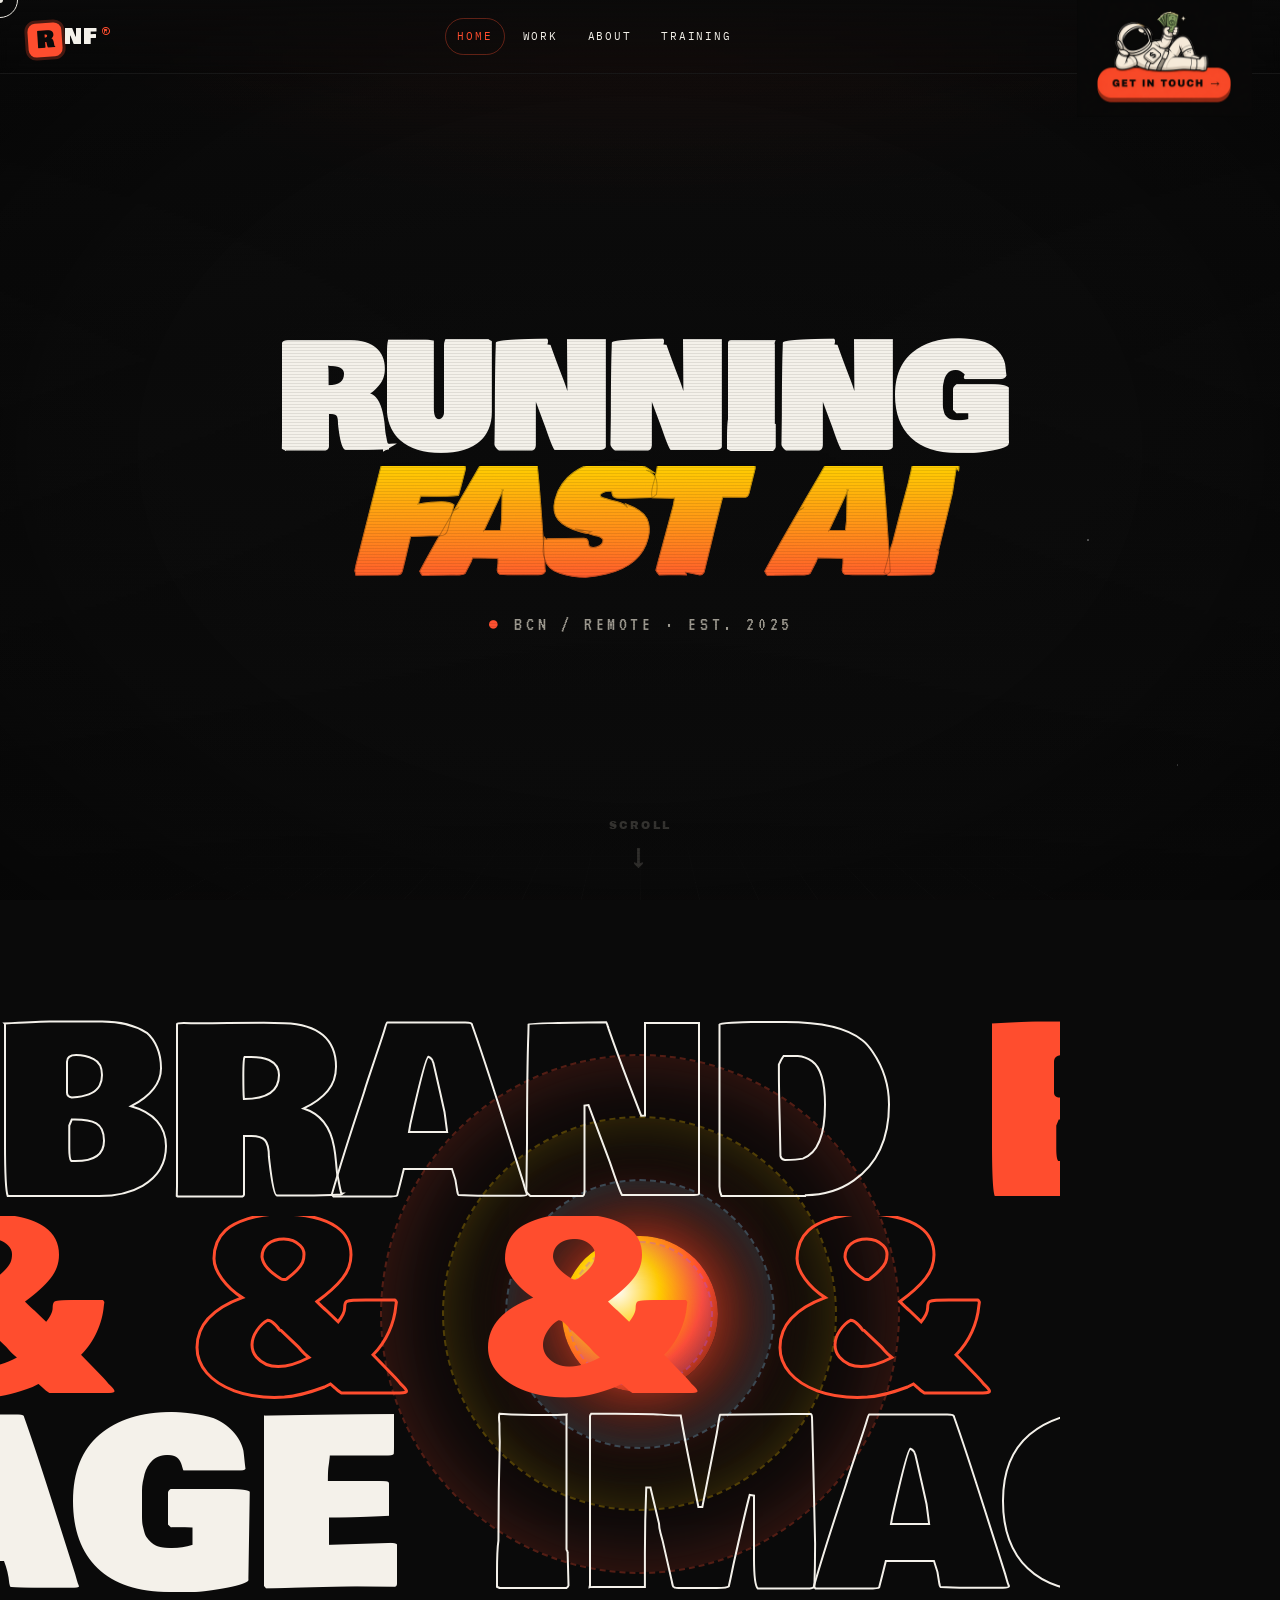
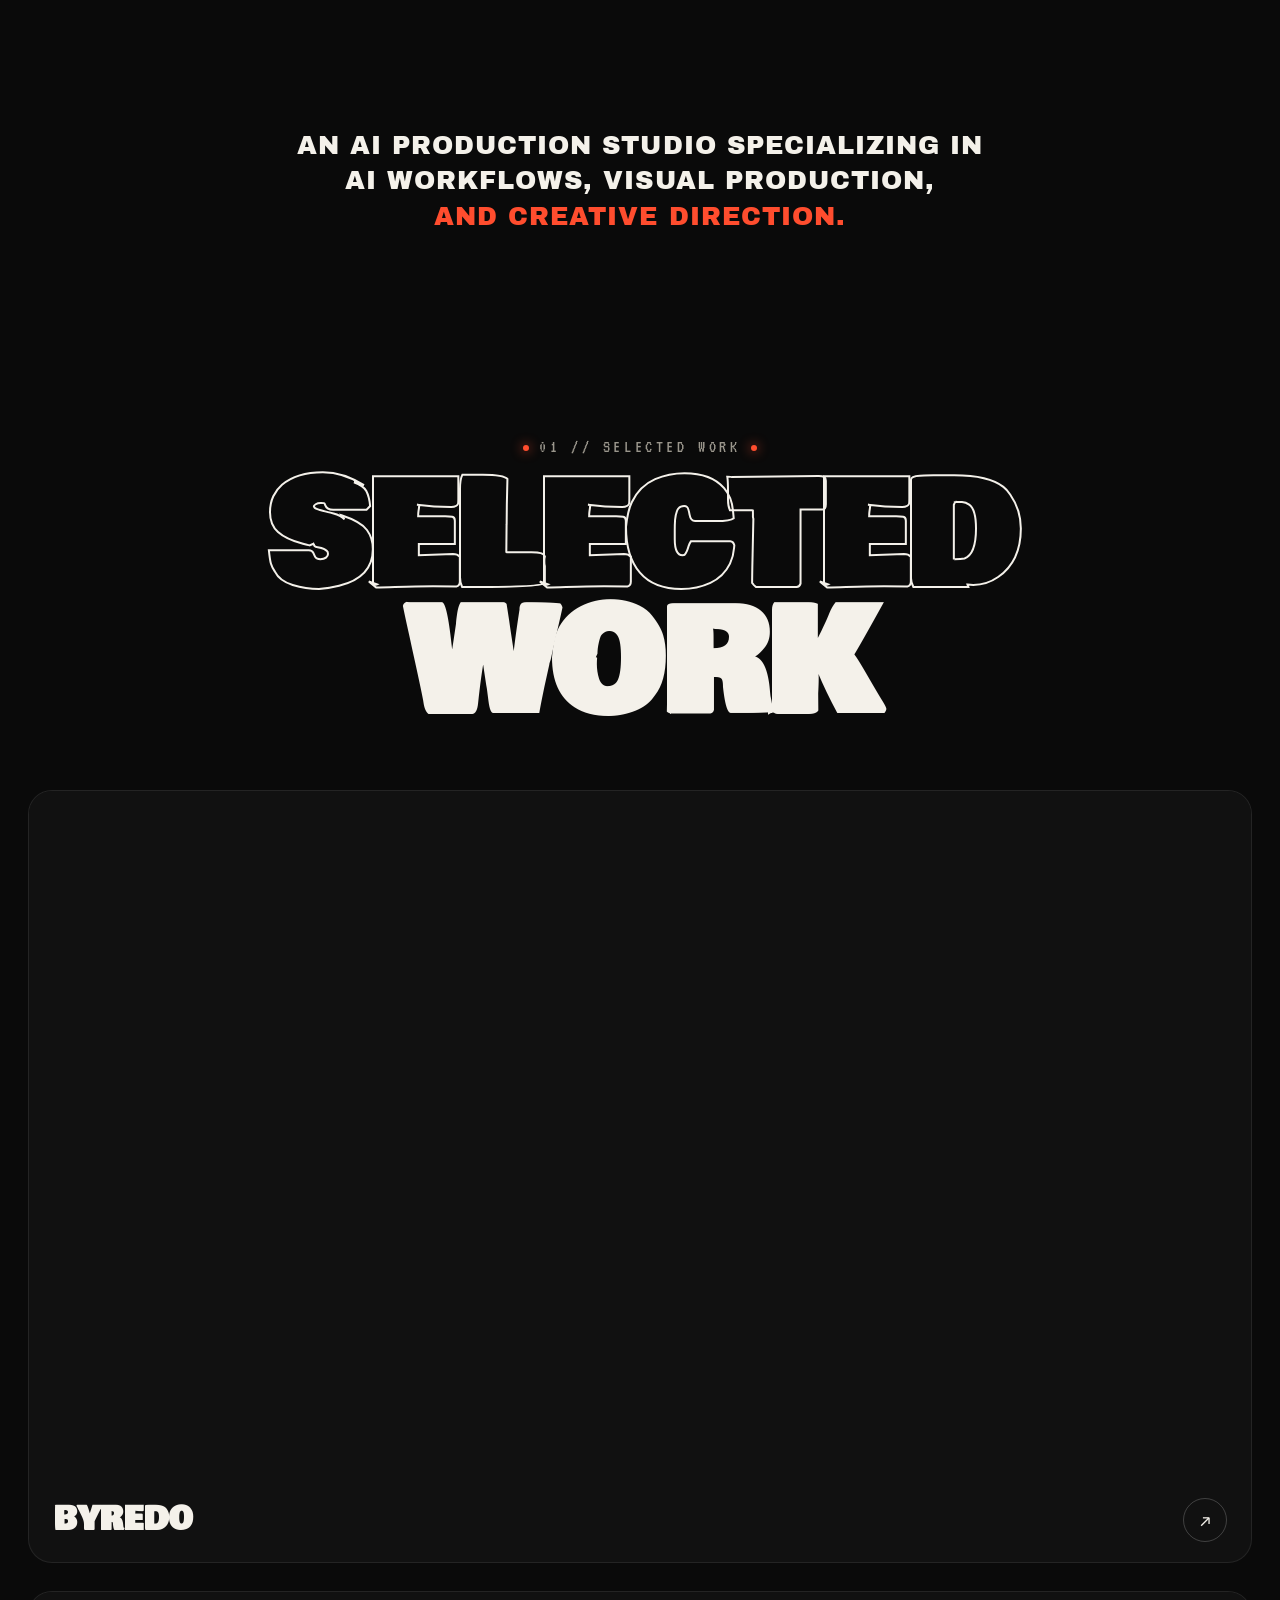
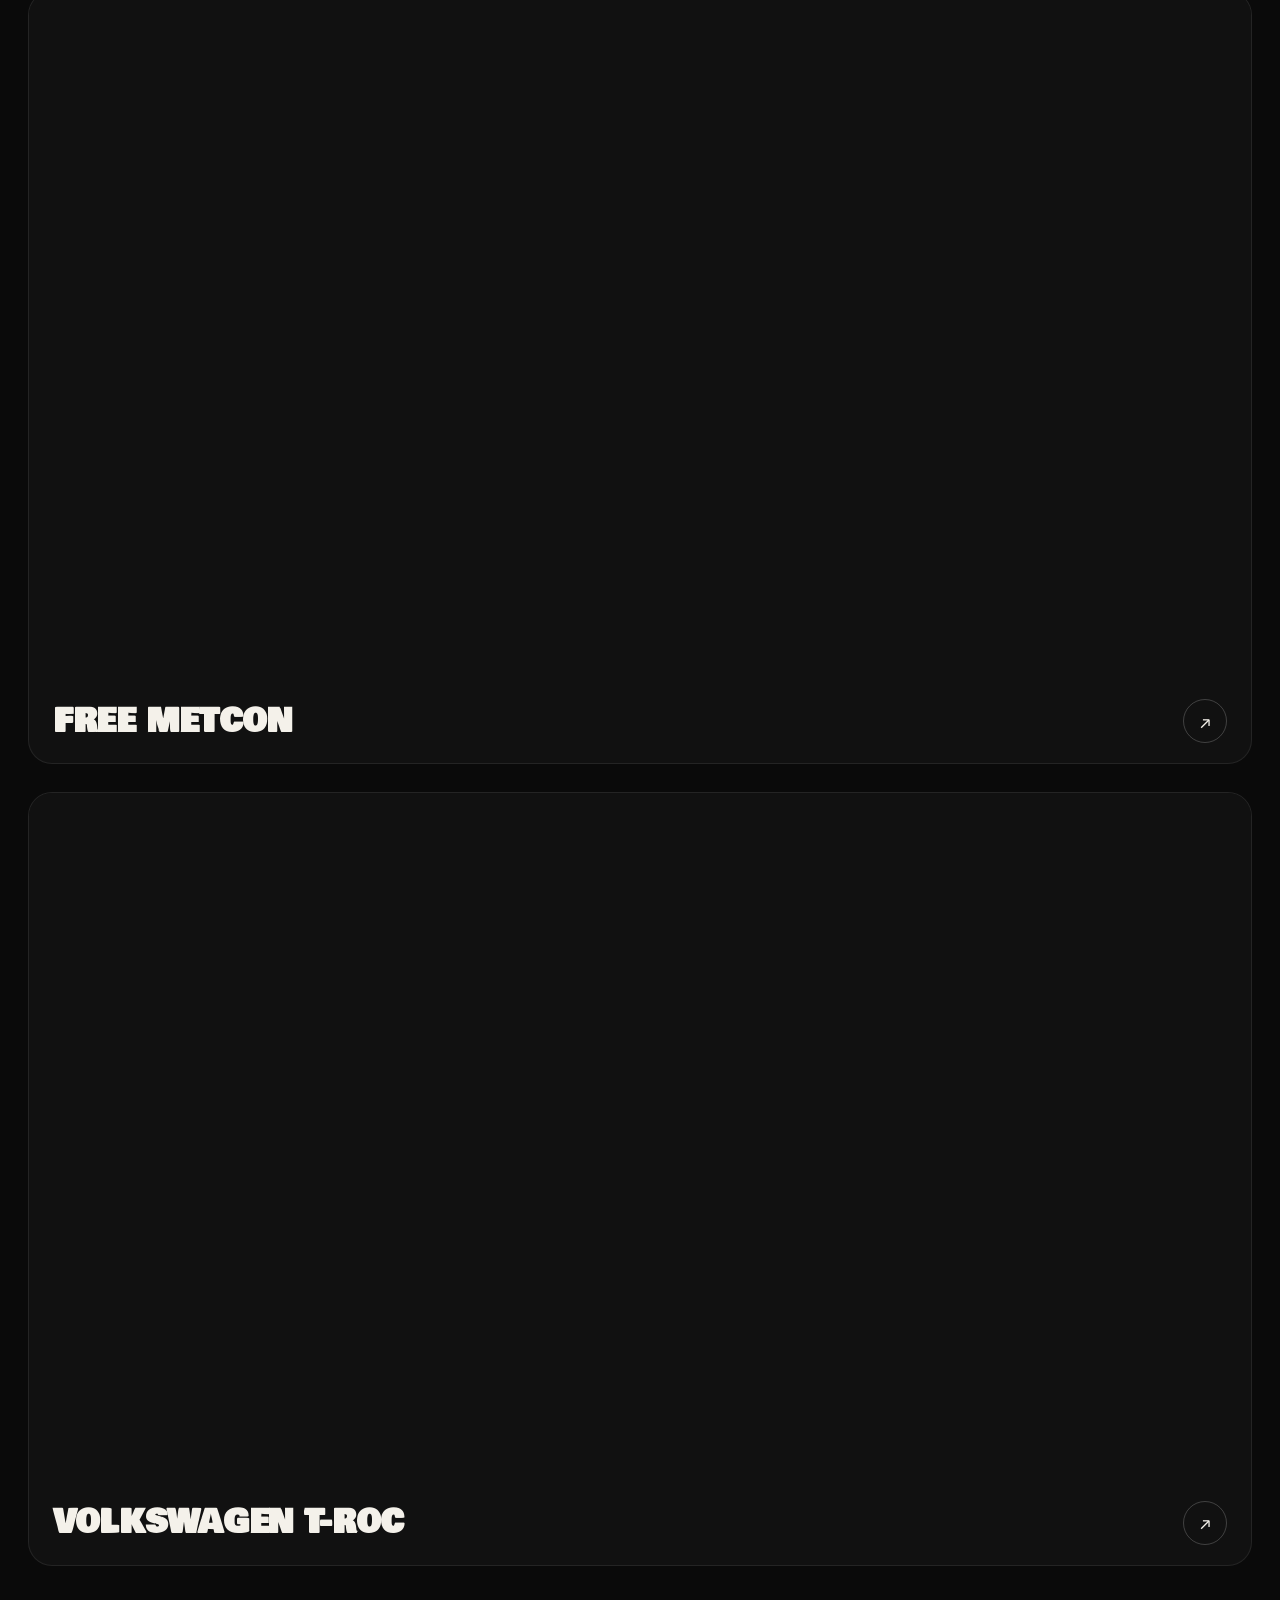
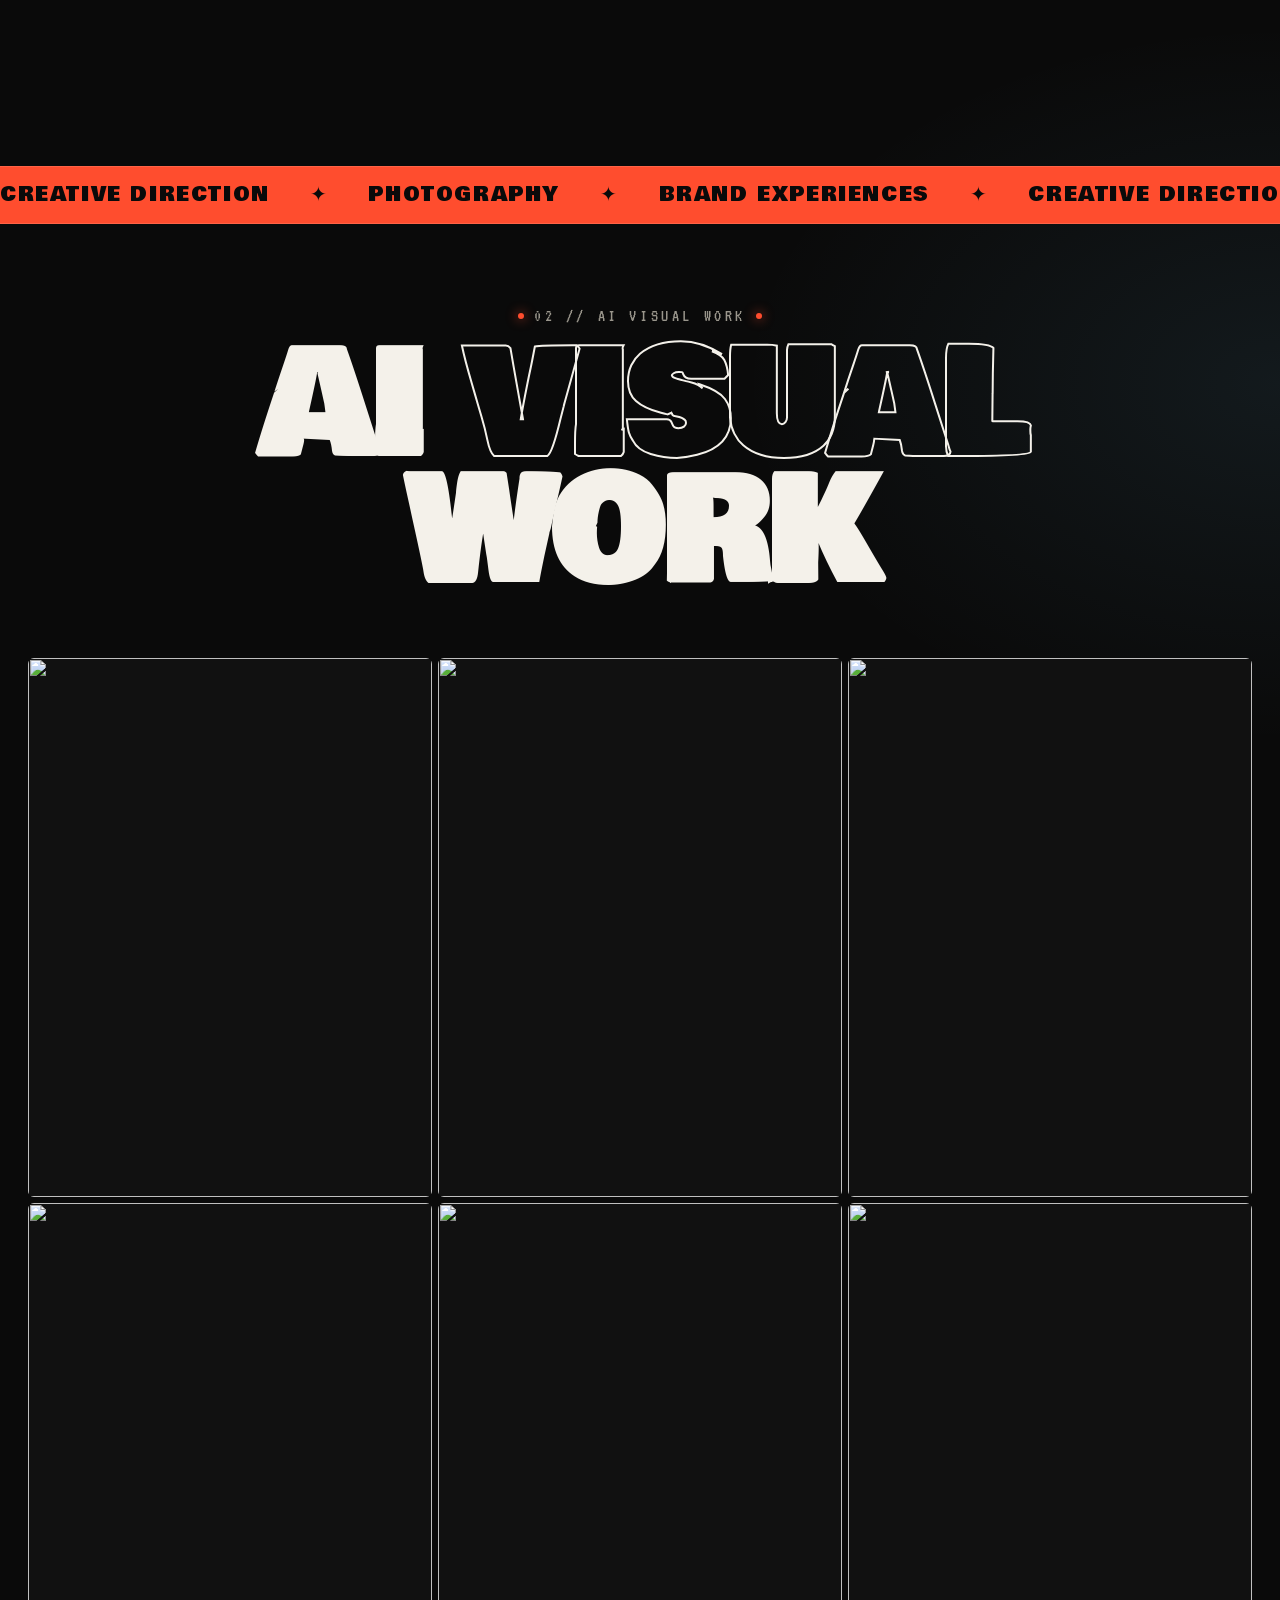
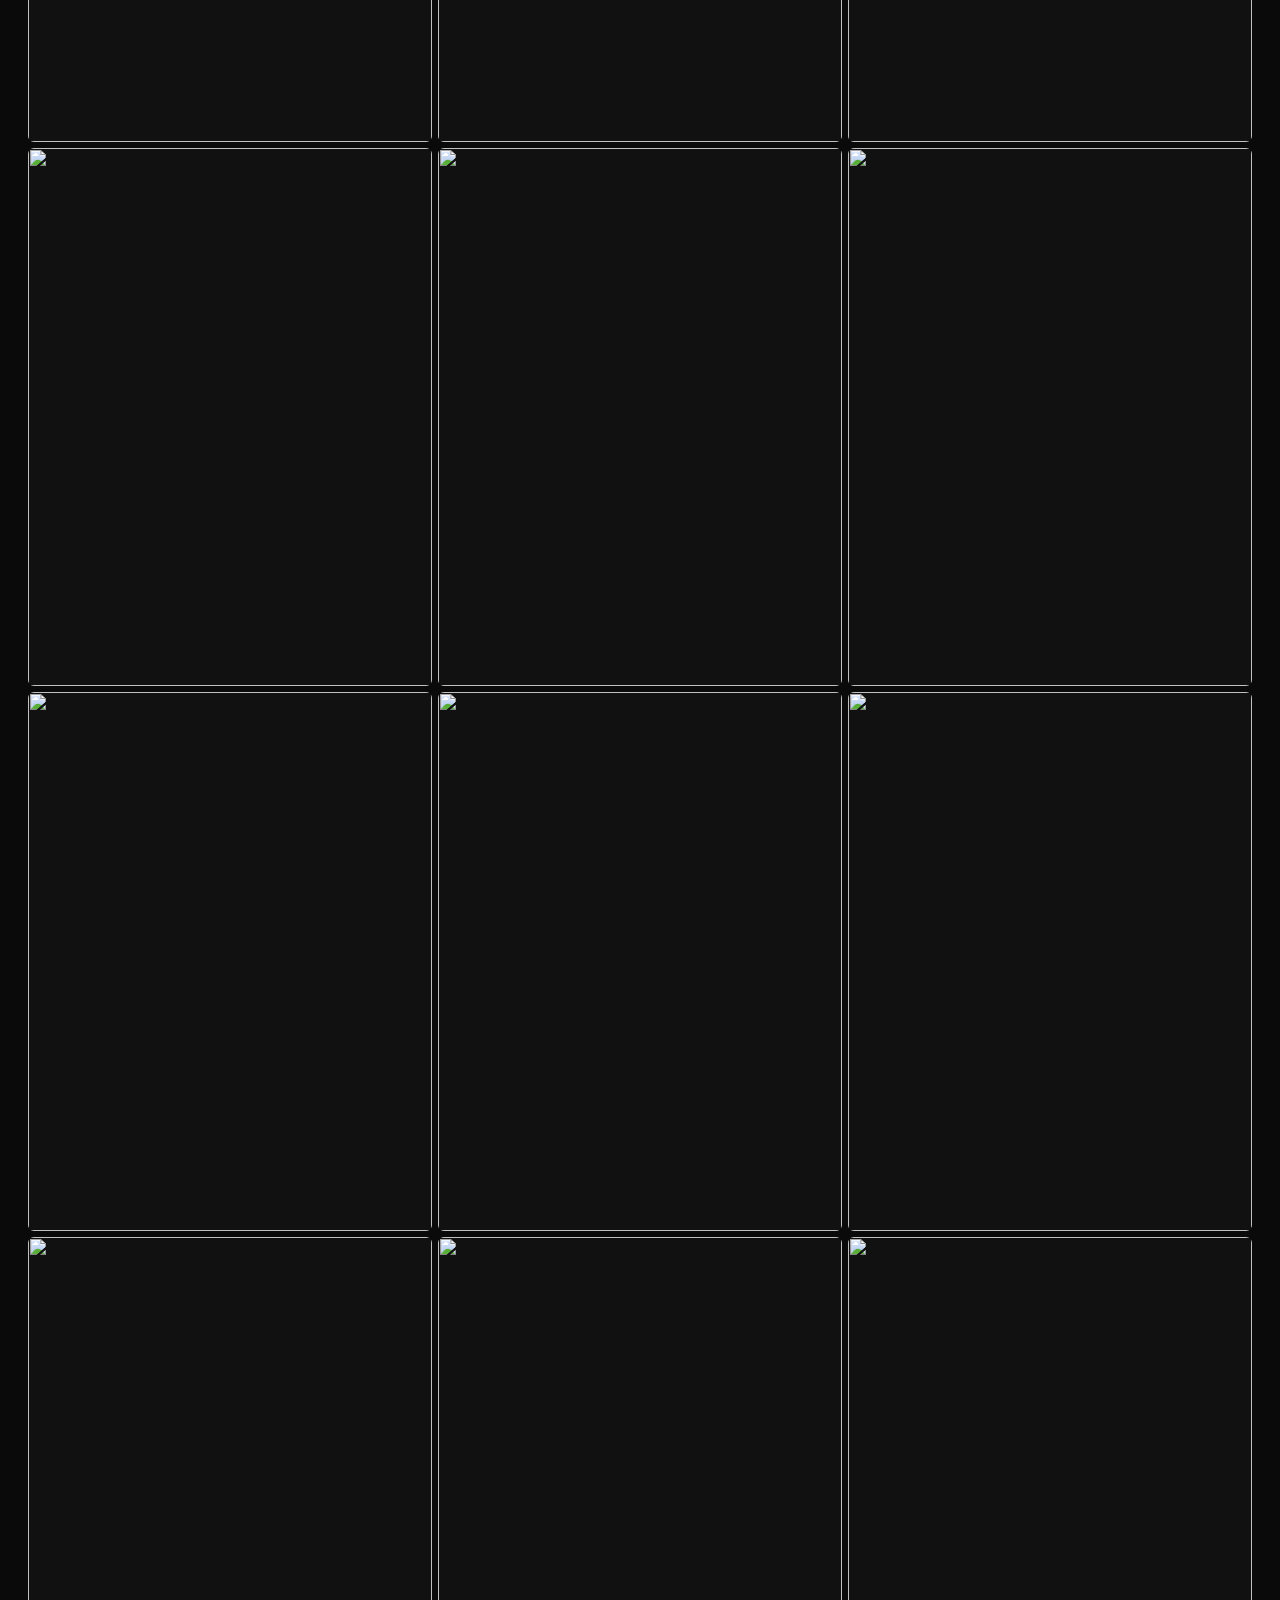
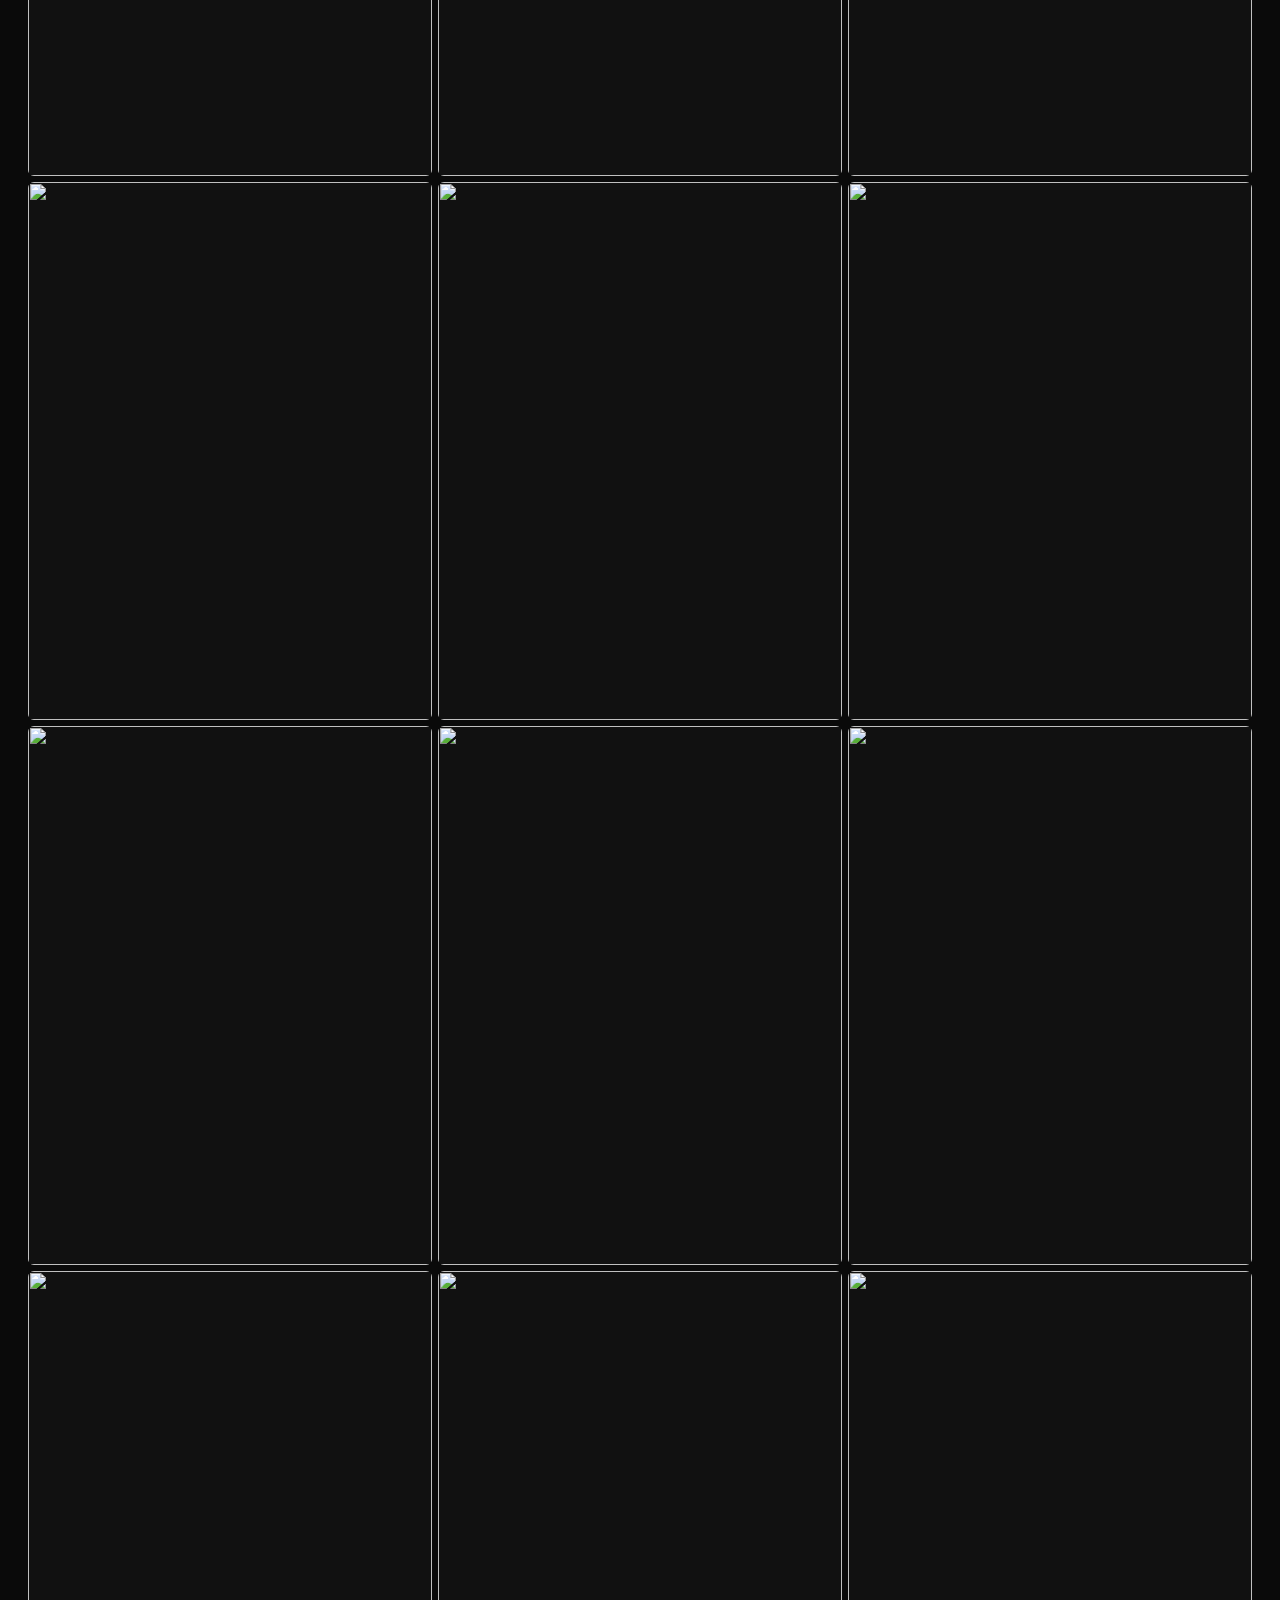
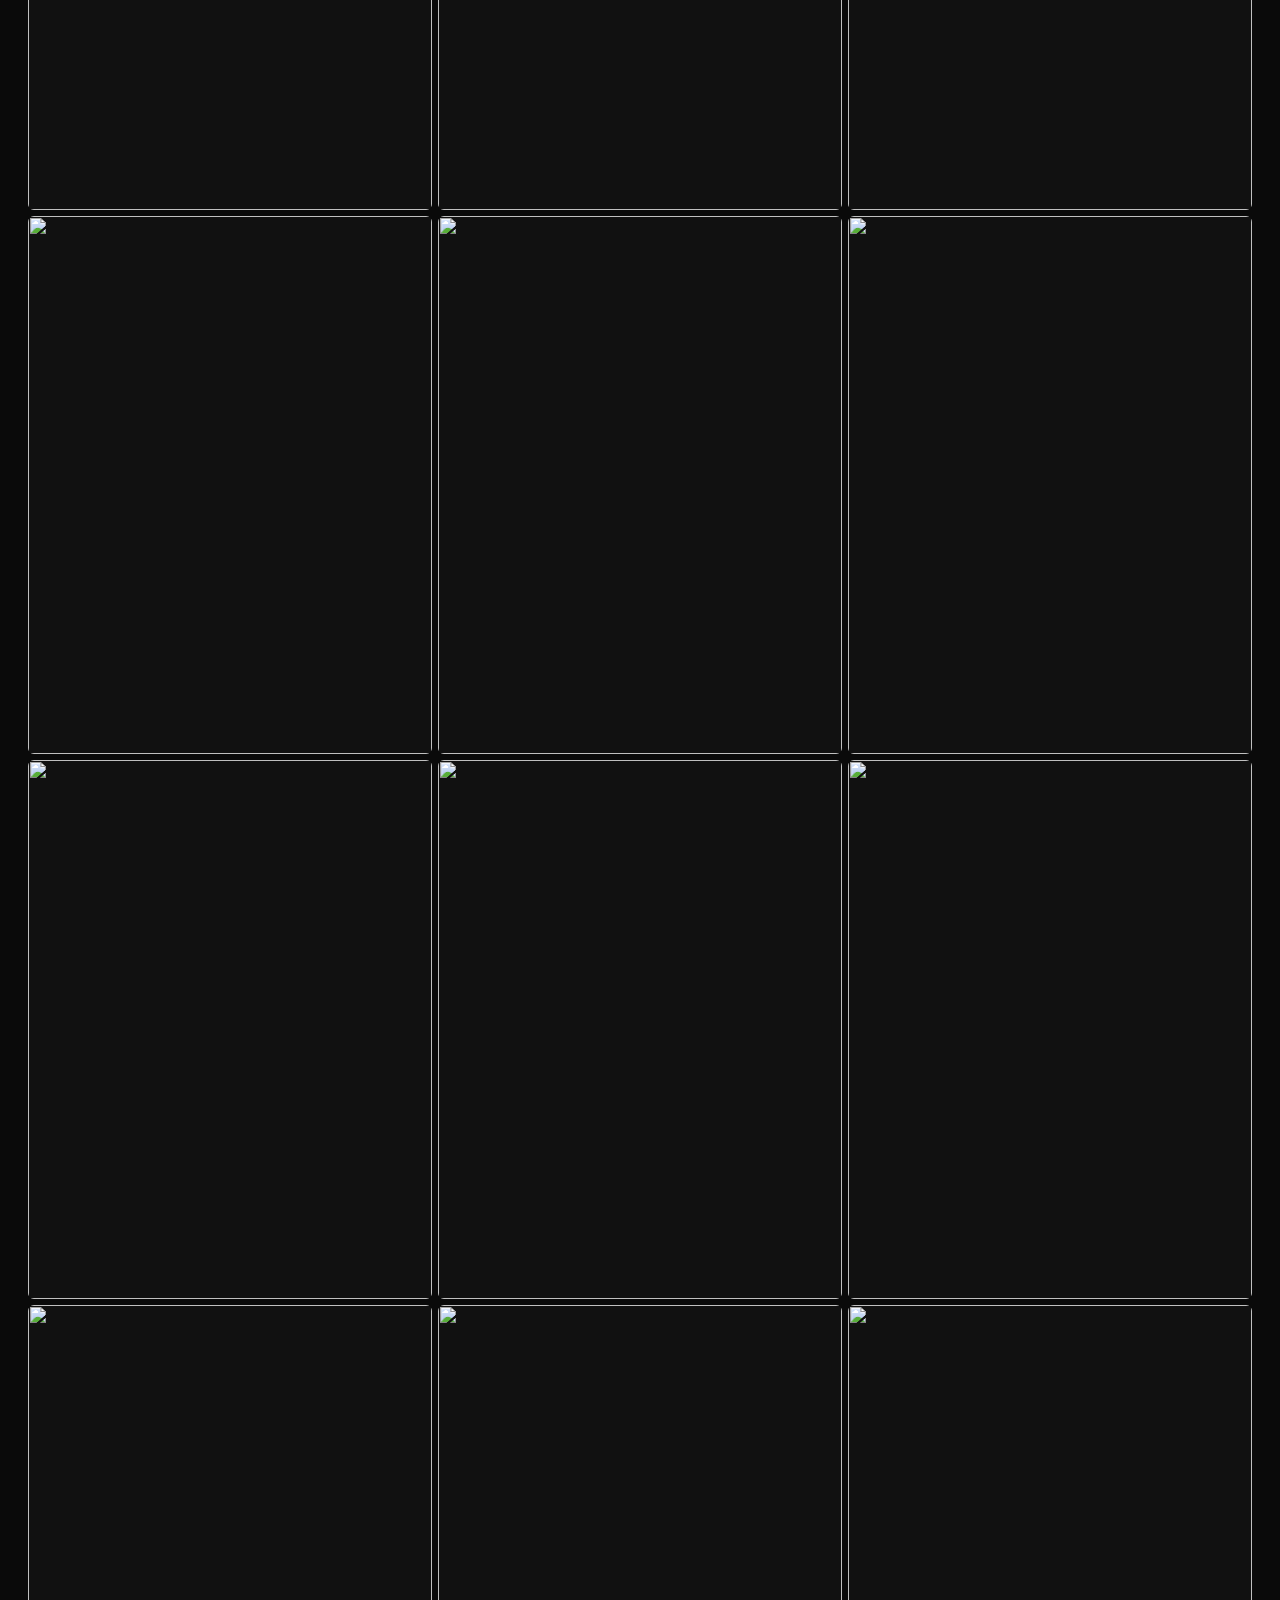
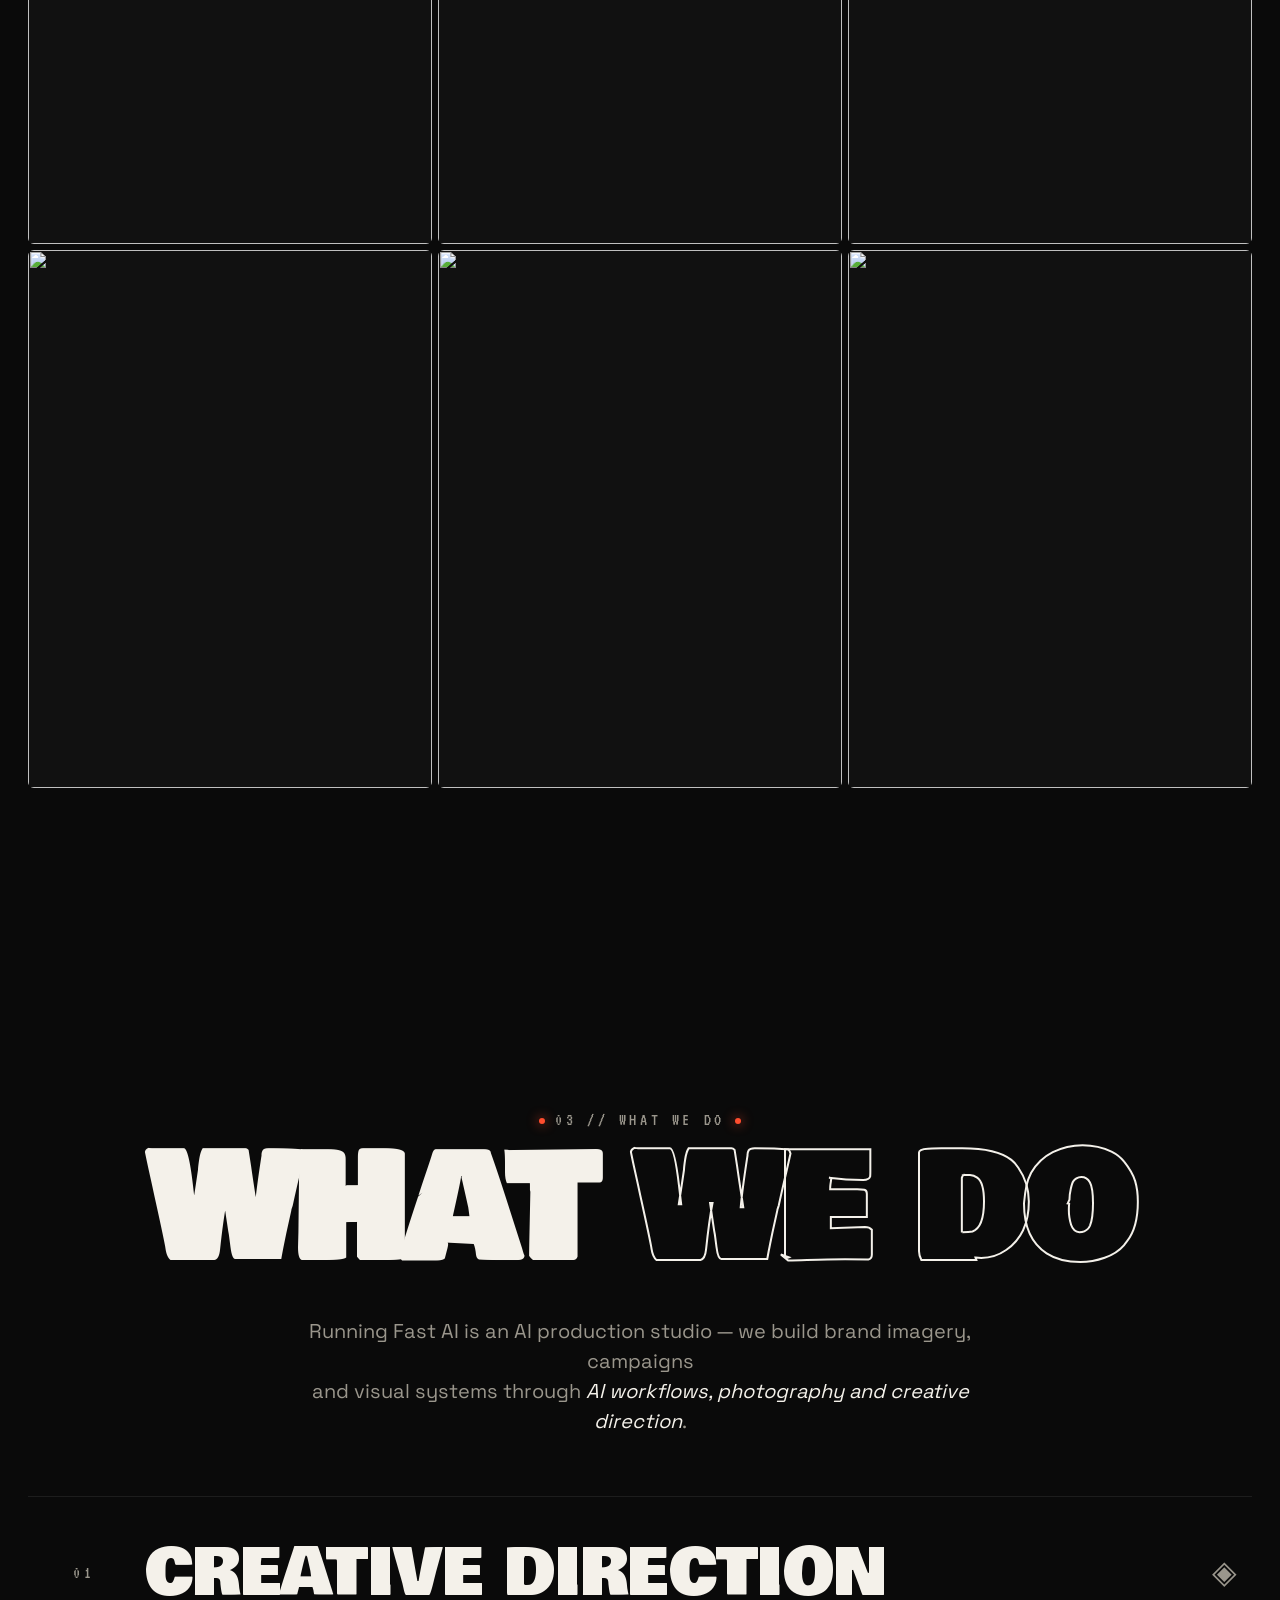
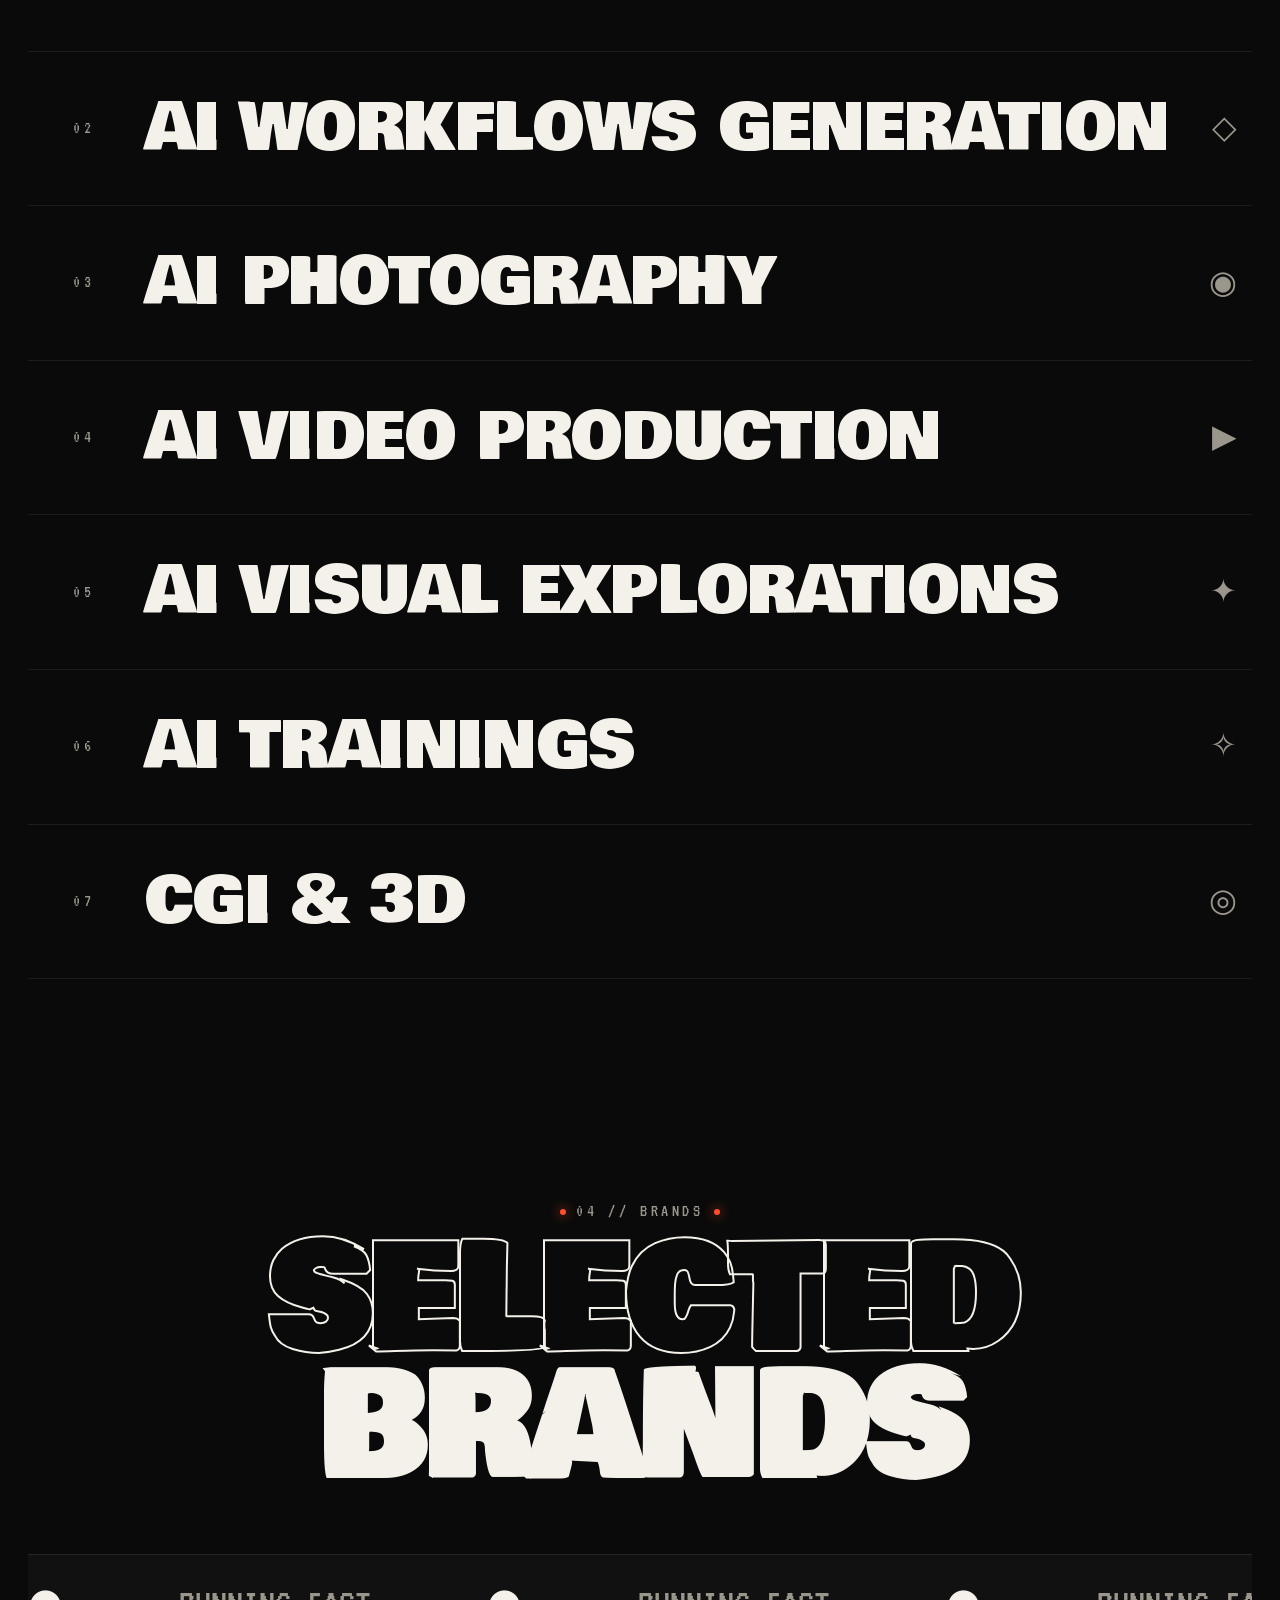
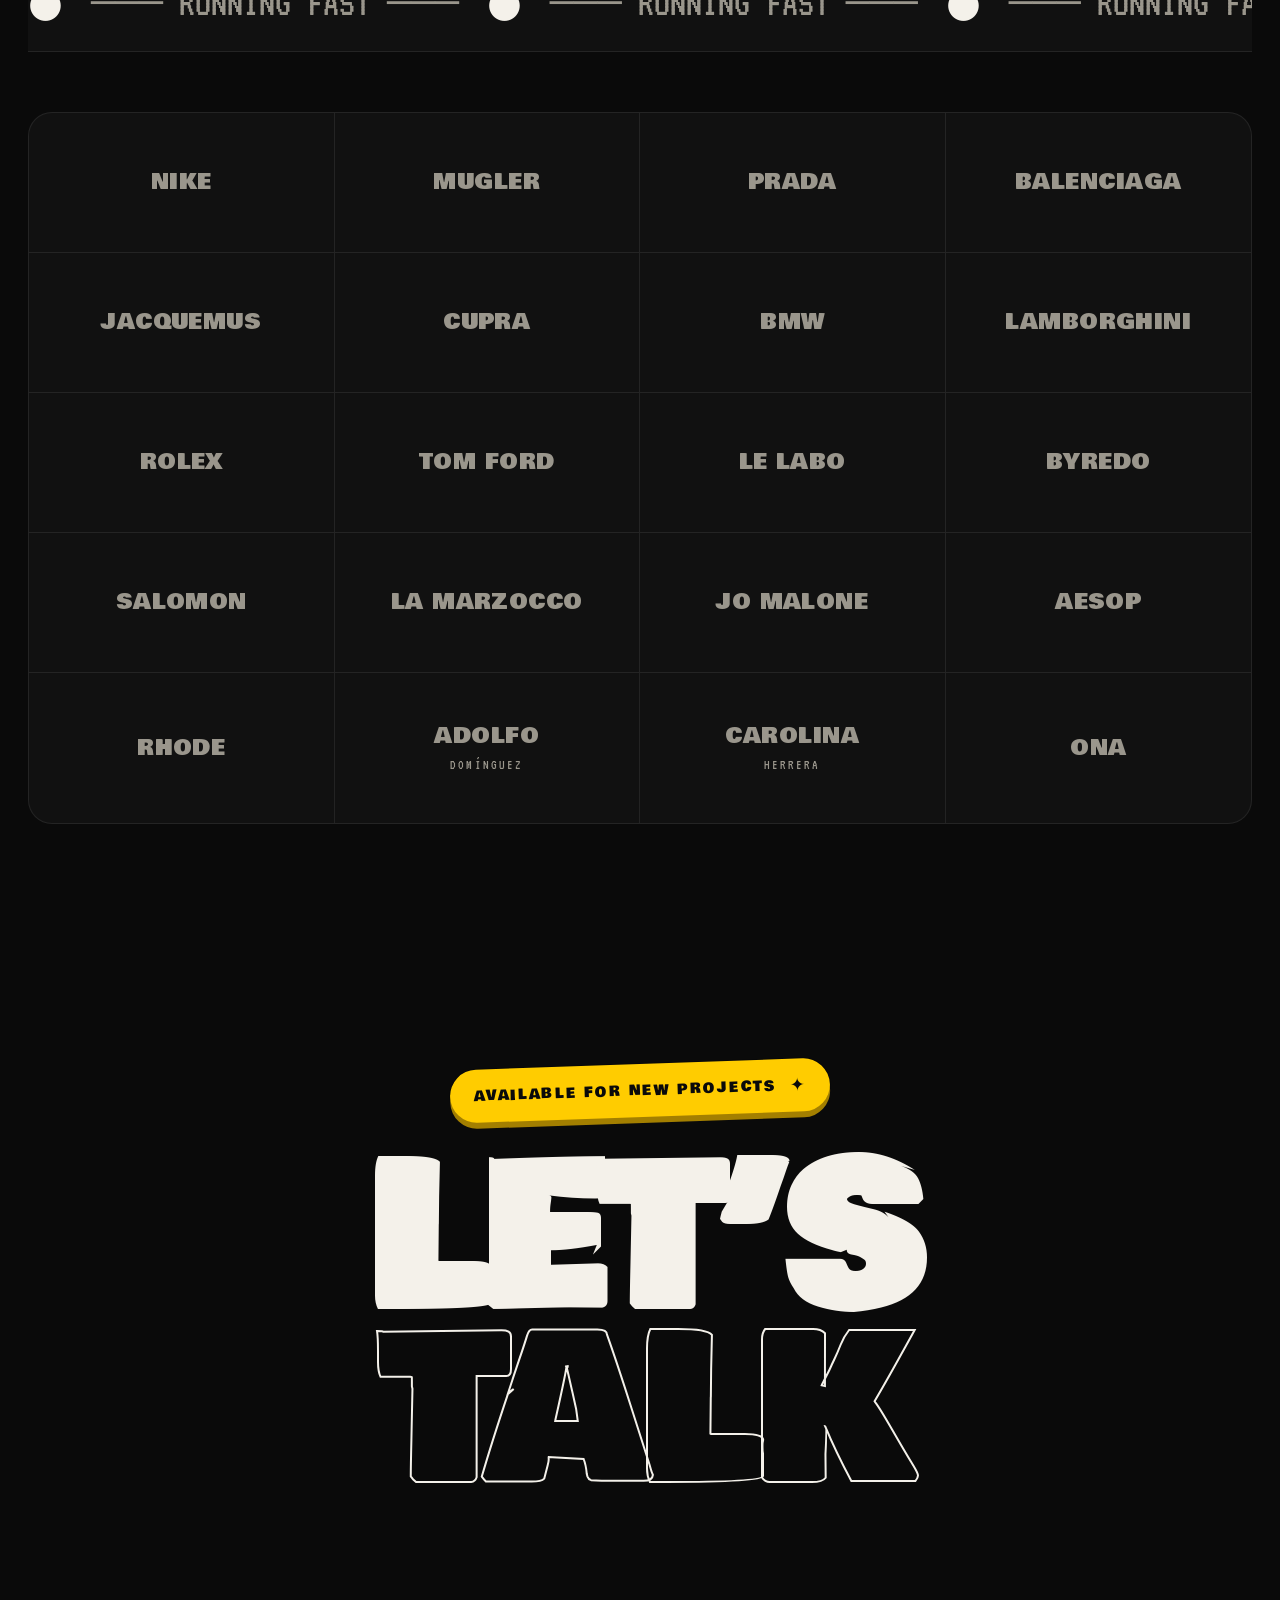
==== index.html @ e2bc9ac5 "Initial deploy — Running Fast AI site Co-Authored-By: Claude Sonnet 4.6 <noreply@anthropic.com>" ====
<!doctype html>
<html lang="en">
<head>
<meta charset="utf-8">
<meta name="viewport" content="width=device-width,initial-scale=1">
<title>Running Fast AI — Creative Studio · Cristian Martínez</title>

<link rel="preconnect" href="https://fonts.googleapis.com">
<link rel="preconnect" href="https://fonts.gstatic.com" crossorigin>
<link href="https://fonts.googleapis.com/css2?family=Space+Grotesk:wght@400;500;600;700&family=Archivo+Black&family=VT323&family=Bowlby+One&family=IBM+Plex+Mono:wght@500;600&display=swap" rel="stylesheet">

<script>
  const TWEAKS = /*EDITMODE-BEGIN*/{
    "retroIntensity": 1,
    "grain": true,
    "scanlines": true,
    "customCursor": true,
    "palette": "sunset"
  }/*EDITMODE-END*/;
</script>

<link rel="stylesheet" href="wimeik.css">
</head>
<body>

<!-- ========== NAV ========== -->
<header class="nav" id="nav">
  <a class="nav-logo" href="#top" aria-label="Running Fast AI home">
    <span class="logo-mark">R</span>
    <span class="logo-wordmark">NF<sup>®</sup></span>
  </a>
  <nav class="nav-links">
    <a href="#top" class="nav-link active"><span>HOME</span></a>
    <a href="#work" class="nav-link"><span>WORK</span></a>
    <a href="#about" class="nav-link"><span>ABOUT</span></a>
    <a href="training.html" class="nav-link"><span>TRAINING</span></a>
  </nav>
  <button class="nav-burger" id="nav-burger" aria-label="Open menu" aria-expanded="false">
    <span></span><span></span><span></span>
  </button>
  <a href="mailto:runningfastai@gmail.com" class="nav-astro-cta" aria-label="Get In Touch">
    <img src="uploads/astronautidle.png"      class="nav-astro-img nav-astro--idle"   alt="Get In Touch">
    <img src="uploads/astronautmouseover.png" class="nav-astro-img nav-astro--active" alt="">
  </a>
</header>

<!-- Mobile nav drawer -->
<nav class="mobile-nav" id="mobile-nav" aria-label="Mobile navigation">
  <a href="#top" class="active" data-mobile-link>HOME</a>
  <a href="#work" data-mobile-link>WORK</a>
  <a href="#about" data-mobile-link>ABOUT</a>
  <a href="training.html">TRAINING</a>
  <a href="mailto:runningfastai@gmail.com" class="mobile-nav-cta">GET IN TOUCH</a>
</nav>

<!-- ========== MAIN ========== -->
<main id="top">

  <!-- HERO -->
  <section class="hero" id="hero">
    <div class="hero-bg-3d" id="hero-bg-3d" aria-hidden="true"></div>
    <div class="hero-slider-overlay" aria-hidden="true"></div>
    <div class="hero-stars" aria-hidden="true"></div>
    <div class="hero-grid" aria-hidden="true"></div>

    <div class="hero-inner">
      <h1 class="hero-title">
        <span class="hero-title-line">Running</span>
        <span class="hero-title-line italic">Fast&nbsp;AI</span>
      </h1>
      <p class="hero-sub">
        <span class="blink">●</span> BCN / REMOTE · EST. 2025
      </p>
    </div>

    <div class="scroll-hint">
      <span>SCROLL</span>
      <span class="scroll-arrow">↓</span>
    </div>
  </section>

  <!-- PORTAL / MANIFESTO -->
  <section class="portal-section">

    <div class="mega-stack">
      <div class="mega-line" data-word="BRAND">
        <span>BRAND</span><span>BRAND</span><span>BRAND</span>
      </div>
      <div class="mega-line mega-line-ai" data-word="&amp;">
        <span>&amp;</span><span>&amp;</span><span>&amp;</span><span>&amp;</span>
      </div>
      <div class="mega-line" data-word="IMAGE">
        <span>IMAGE</span><span>IMAGE</span>
      </div>

      <div class="portal-visual">
        <div class="portal-rings">
          <div class="portal-ring r1"></div>
          <div class="portal-ring r2"></div>
          <div class="portal-ring r3"></div>
          <div class="portal-ring r4"></div>
          <div class="portal-core"></div>
        </div>
      </div>
    </div>

    <p class="manifesto">
      <span>AN AI PRODUCTION STUDIO SPECIALIZING IN</span>
      <span>AI WORKFLOWS, VISUAL PRODUCTION,</span>
      <span>AND CREATIVE DIRECTION.</span>
    </p>
  </section>

  <!-- SELECTED WORK -->
  <section class="projects" id="work">
    <div class="section-label">
      <span class="dot"></span>
      <span>01 // SELECTED WORK</span>
      <span class="dot"></span>
    </div>

    <h2 class="section-title"><span class="stroke">SELECTED</span> WORK</h2>

    <div class="projects-grid projects-grid-wide">
      <article class="project project-wide">
        <div class="project-media">
          <video class="project-card-video" src="Vault/Vault/Spots/RogueChaotique.mp4" autoplay muted loop playsinline preload="auto"></video>
          <div class="project-overlay">
            <span class="project-tag">BYREDO · CAUTIC ROUGE · 2025</span>
            <span class="project-play">↗</span>
          </div>
        </div>
        <div class="project-meta">
          <h3 class="project-title">Byredo</h3>
          <span class="project-arrow">↗</span>
        </div>
      </article>

      <article class="project project-wide">
        <div class="project-media">
          <video class="project-card-video" src="Vault/Vault/Products/Nike/output/FreeMetcon.mp4" autoplay muted loop playsinline preload="auto"></video>
          <div class="project-overlay">
            <span class="project-tag">NIKE · FREE METCON · 2025</span>
            <span class="project-play">↗</span>
          </div>
        </div>
        <div class="project-meta">
          <h3 class="project-title">Free Metcon</h3>
          <span class="project-arrow">↗</span>
        </div>
      </article>

      <article class="project project-wide">
        <div class="project-media">
          <video class="project-card-video" src="Vault/Vault/Spots/VWTroc26.mp4" autoplay muted loop playsinline preload="auto"></video>
          <div class="project-overlay">
            <span class="project-tag">VOLKSWAGEN · T-ROC · 2026</span>
            <span class="project-play">↗</span>
          </div>
        </div>
        <div class="project-meta">
          <h3 class="project-title">Volkswagen T-Roc</h3>
          <span class="project-arrow">↗</span>
        </div>
      </article>
    </div>
  </section>

  <!-- TICKER -->
  <div class="ticker">
    <div class="ticker-track">
      <span>CREATIVE DIRECTION</span><span class="ticker-star">✦</span>
      <span>PHOTOGRAPHY</span><span class="ticker-star">✦</span>
      <span>BRAND EXPERIENCES</span><span class="ticker-star">✦</span>
      <span>CREATIVE DIRECTION</span><span class="ticker-star">✦</span>
      <span>PHOTOGRAPHY</span><span class="ticker-star">✦</span>
      <span>BRAND EXPERIENCES</span><span class="ticker-star">✦</span>
    </div>
  </div>

  <!-- AI VISUAL WORK -->
  <section class="projects" id="visual-work">
    <div class="section-label">
      <span class="dot"></span>
      <span>02 // AI VISUAL WORK</span>
      <span class="dot"></span>
    </div>

    <h2 class="section-title">AI <span class="stroke">VISUAL</span> WORK</h2>

    <div class="visual-grid">
      <div class="visual-grid-item"><img src="Vault/Vault/imgs/35q7s5LEbx1VJ5XzLt14Th9tiPI.webp" alt="" loading="lazy"></div>
      <div class="visual-grid-item"><img src="Vault/Vault/imgs/6Epr9bdaQqkGkYvwD51VGJJB6g.webp" alt="" loading="lazy"></div>
      <div class="visual-grid-item"><img src="Vault/Vault/imgs/7sp3kTBWNKC4imih2KfY34zJxw.webp" alt="" loading="lazy"></div>
      <div class="visual-grid-item"><img src="Vault/Vault/imgs/AGkk2v0w2y1GhTHgCOU9jtuKFGE.webp" alt="" loading="lazy"></div>
      <div class="visual-grid-item"><img src="Vault/Vault/imgs/GHezQXbWOfkuG2VhZofJ1Lwd5F4.webp" alt="" loading="lazy"></div>
      <div class="visual-grid-item"><img src="Vault/Vault/imgs/HGro3YFoXfio1hGVgnmZmnZiOY%20(1).webp" alt="" loading="lazy"></div>
      <div class="visual-grid-item"><img src="Vault/Vault/imgs/I3ZA4mD44AwXnsYeM4VswEGL4pE.webp" alt="" loading="lazy"></div>
      <div class="visual-grid-item"><img src="Vault/Vault/imgs/KAGYWhFIOABgPhPm8hse8S5SLM.webp" alt="" loading="lazy"></div>
      <div class="visual-grid-item"><img src="Vault/Vault/imgs/Kehj3YTrTZ6ffwTfr0PUOgqPHI.webp" alt="" loading="lazy"></div>
      <div class="visual-grid-item"><img src="Vault/Vault/imgs/MTADzpp6NwnPItaLJwDpoZv8DWU.webp" alt="" loading="lazy"></div>
      <div class="visual-grid-item"><img src="Vault/Vault/imgs/MrVXJwbi3khnMQugQVjJyCKyE4.webp" alt="" loading="lazy"></div>
      <div class="visual-grid-item"><img src="Vault/Vault/imgs/RflMsmhDoEp51PCRR5k4fRebd0%20(1).webp" alt="" loading="lazy"></div>
      <div class="visual-grid-item"><img src="Vault/Vault/imgs/RflMsmhDoEp51PCRR5k4fRebd0.webp" alt="" loading="lazy"></div>
      <div class="visual-grid-item"><img src="Vault/Vault/imgs/SUd9KkqFMeQYXZWCzPS01Ju94.webp" alt="" loading="lazy"></div>
      <div class="visual-grid-item"><img src="Vault/Vault/imgs/WnsnFj7ZmKqooiJaWADAUm9pmQ%20(1).webp" alt="" loading="lazy"></div>
      <div class="visual-grid-item"><img src="Vault/Vault/imgs/XxTk0Kf98fBwG03wVNDf8d9RoU.webp" alt="" loading="lazy"></div>
      <div class="visual-grid-item"><img src="Vault/Vault/imgs/ZGnJuPPd1YDyNMWCNjs11yee9g.webp" alt="" loading="lazy"></div>
      <div class="visual-grid-item"><img src="Vault/Vault/imgs/Zw1UUe0TBI94gYALEewoBVAsGTA.webp" alt="" loading="lazy"></div>
      <div class="visual-grid-item"><img src="Vault/Vault/imgs/dAdfuCytTLQMqXJP3juR3qJut8E.webp" alt="" loading="lazy"></div>
      <div class="visual-grid-item"><img src="Vault/Vault/imgs/dO7ZxPVU9bq2YWwakRru9nB8iGs.webp" alt="" loading="lazy"></div>
      <div class="visual-grid-item"><img src="Vault/Vault/imgs/deP6Ul1wtDyfjwLgeZb92iStHU.webp" alt="" loading="lazy"></div>
      <div class="visual-grid-item"><img src="Vault/Vault/imgs/e5FmgcX75eUdGGtHfkasTHU9bo.webp" alt="" loading="lazy"></div>
      <div class="visual-grid-item"><img src="Vault/Vault/imgs/eYfBoKPJTOfcmS2o4EUHuAlI1BU.webp" alt="" loading="lazy"></div>
      <div class="visual-grid-item"><img src="Vault/Vault/imgs/h6gSHOvI81ZHOh9fYtiI9iFh6Hw.webp" alt="" loading="lazy"></div>
      <div class="visual-grid-item"><img src="Vault/Vault/imgs/hf_20260308_182208_806d5be1-e41c-430e-9685-f7ea1ae98261.webp" alt="" loading="lazy"></div>
      <div class="visual-grid-item"><img src="Vault/Vault/imgs/jERWjiuPFtvsAU8naqBnOJyZ0%20(1).webp" alt="" loading="lazy"></div>
      <div class="visual-grid-item"><img src="Vault/Vault/imgs/jtNKVnLoybIWT0jKUtSmHo5PKhY.webp" alt="" loading="lazy"></div>
      <div class="visual-grid-item"><img src="Vault/Vault/imgs/nakPnwxyCRKOSIBvlFli9FZcO0.webp" alt="" loading="lazy"></div>
      <div class="visual-grid-item"><img src="Vault/Vault/imgs/nsHv3vQp1rF2CdF4dJj93FSVuV4.webp" alt="" loading="lazy"></div>
      <div class="visual-grid-item"><img src="Vault/Vault/imgs/psYSzobtR3fm2WwIfI46NFfLK0g.webp" alt="" loading="lazy"></div>
      <div class="visual-grid-item"><img src="Vault/Vault/imgs/s2w2A7Yj1S22aglzEMzhMjD6QpA.webp" alt="" loading="lazy"></div>
      <div class="visual-grid-item"><img src="Vault/Vault/imgs/u6MDAlSK8y4XJFCZzlK0ZEeWOrE.webp" alt="" loading="lazy"></div>
      <div class="visual-grid-item"><img src="Vault/Vault/imgs/vYZic5aDHZkI0XYdEQrMDhOWME.webp" alt="" loading="lazy"></div>
      <div class="visual-grid-item"><img src="Vault/Vault/imgs/y6kwZeeaNlVObxmpYzVstQQck.webp" alt="" loading="lazy"></div>
      <div class="visual-grid-item"><img src="Vault/Vault/imgs/zO0n1Y1XhgfZ1YcXR7GAIQTK4U.webp" alt="" loading="lazy"></div>
      <div class="visual-grid-item"><img src="Vault/Vault/imgs/zw14evD9epTqLlAcu23PkSKJM3c.webp" alt="" loading="lazy"></div>
    </div>
  </section>

  <!-- CAPABILITIES -->
  <section class="powers" id="about">
    <div class="section-label">
      <span class="dot"></span>
      <span>03 // WHAT WE DO</span>
      <span class="dot"></span>
    </div>

    <h2 class="section-title">WHAT <span class="stroke">WE DO</span></h2>

    <p class="powers-lead">
      Running Fast AI is an AI production studio — we build brand imagery, campaigns<br>
      and visual systems through <em>AI workflows, photography and creative direction</em>.
    </p>

    <ul class="powers-list">
      <li><span class="power-num">01</span><span class="power-name">CREATIVE DIRECTION</span><span class="power-icon">◈</span></li>
      <li><span class="power-num">02</span><span class="power-name">AI WORKFLOWS GENERATION</span><span class="power-icon">◇</span></li>
      <li><span class="power-num">03</span><span class="power-name">AI PHOTOGRAPHY</span><span class="power-icon">◉</span></li>
      <li><span class="power-num">04</span><span class="power-name">AI VIDEO PRODUCTION</span><span class="power-icon">▶</span></li>
      <li><span class="power-num">05</span><span class="power-name">AI VISUAL EXPLORATIONS</span><span class="power-icon">✦</span></li>
      <li><span class="power-num">06</span><span class="power-name">AI TRAININGS</span><span class="power-icon">✧</span></li>
      <li><span class="power-num">07</span><span class="power-name">CGI &amp; 3D</span><span class="power-icon">◎</span></li>
    </ul>
  </section>

  <!-- CLIENTS -->
  <section class="clients" id="studio">
    <div class="section-label">
      <span class="dot"></span>
      <span>04 // BRANDS</span>
      <span class="dot"></span>
    </div>

    <h2 class="section-title"><span class="stroke">SELECTED</span> BRANDS</h2>

    <div class="walking-row" aria-hidden="true">
      <div class="walking-track">
        <span class="walker">●</span><span class="walker-sep">─── RUNNING FAST ───</span>
        <span class="walker">●</span><span class="walker-sep">─── RUNNING FAST ───</span>
        <span class="walker">●</span><span class="walker-sep">─── RUNNING FAST ───</span>
        <span class="walker">●</span><span class="walker-sep">─── RUNNING FAST ───</span>
        <span class="walker">●</span><span class="walker-sep">─── RUNNING FAST ───</span>
        <span class="walker">●</span><span class="walker-sep">─── RUNNING FAST ───</span>
        <span class="walker">●</span><span class="walker-sep">─── RUNNING FAST ───</span>
        <span class="walker">●</span><span class="walker-sep">─── RUNNING FAST ───</span>
        <span class="walker">●</span><span class="walker-sep">─── RUNNING FAST ───</span>
        <span class="walker">●</span><span class="walker-sep">─── RUNNING FAST ───</span>
      </div>
    </div>

    <div class="logos-grid">
      <div class="logo-cell">NIKE</div>
      <div class="logo-cell">MUGLER</div>
      <div class="logo-cell">PRADA</div>
      <div class="logo-cell">BALENCIAGA</div>
      <div class="logo-cell">JACQUEMUS</div>
      <div class="logo-cell">CUPRA</div>
      <div class="logo-cell">BMW</div>
      <div class="logo-cell">LAMBORGHINI</div>
      <div class="logo-cell">ROLEX</div>
      <div class="logo-cell">TOM FORD</div>
      <div class="logo-cell">LE LABO</div>
      <div class="logo-cell">BYREDO</div>
      <div class="logo-cell">SALOMON</div>
      <div class="logo-cell">LA MARZOCCO</div>
      <div class="logo-cell">JO MALONE</div>
      <div class="logo-cell">AESOP</div>
      <div class="logo-cell">RHODE</div>
      <div class="logo-cell">ADOLFO<br><small>DOMÍNGUEZ</small></div>
      <div class="logo-cell">CAROLINA<br><small>HERRERA</small></div>
      <div class="logo-cell">ONA</div>
    </div>
  </section>

  <!-- CONTACT -->
  <section class="contact">
    <div class="stuck-pill">
      <span>AVAILABLE FOR NEW PROJECTS</span>
      <span class="pill-fire">✦</span>
    </div>

    <h2 class="contact-title">
      <span>LET’S</span>
      <span class="stroke">TALK</span>
    </h2>

    <div class="cta-hub">
      <a href="mailto:runningfastai@gmail.com" class="join-button">
        <span class="join-ring"></span>
        <span class="join-label">
          <span>START</span>
          <span class="join-the">a</span>
          <span>PROJECT</span>
        </span>
        <span class="join-arrow">↗</span>
      </a>

      <div class="cta-rays" aria-hidden="true">
        <div class="cta-ray" style="--deg:0deg;--d:0"><span>←</span><span>←</span><span>←</span><span>←</span></div>
        <div class="cta-ray" style="--deg:45deg;--d:1"><span>←</span><span>←</span><span>←</span></div>
        <div class="cta-ray" style="--deg:90deg;--d:2"><span>←</span><span>←</span><span>←</span><span>←</span></div>
        <div class="cta-ray" style="--deg:135deg;--d:3"><span>←</span><span>←</span><span>←</span></div>
        <div class="cta-ray" style="--deg:180deg;--d:4"><span>←</span><span>←</span><span>←</span><span>←</span></div>
        <div class="cta-ray" style="--deg:225deg;--d:5"><span>←</span><span>←</span><span>←</span></div>
        <div class="cta-ray" style="--deg:270deg;--d:6"><span>←</span><span>←</span><span>←</span><span>←</span></div>
        <div class="cta-ray" style="--deg:315deg;--d:7"><span>←</span><span>←</span><span>←</span></div>
      </div>
    </div>
  </section>

</main>

<!-- FOOTER -->
<footer class="footer">
  <div class="footer-wizzy" data-tilt>
    <div class="wizzy-portal-glow"></div>
    <img src="https://framerusercontent.com/images/M8yfcb1rHNkS8iBNJvqlEL4SXc.png?width=1563&height=1563" alt="RNF" class="footer-avatar">
  </div>

  <div class="footer-social">
    <a href="mailto:runningfastai@gmail.com" class="social-link">E-MAIL <sup>↗</sup></a>
    <a href="https://x.com/nocodePreston" target="_blank" rel="noopener" class="social-link">TWITTER / X <sup>↗</sup></a>
    <a href="https://www.instagram.com/runningfast.ai" target="_blank" rel="noopener" class="social-link">INSTAGRAM <sup>↗</sup></a>
    <a href="https://linktr.ee/cristianmartinez3dart" target="_blank" rel="noopener" class="social-link">OTHERS <sup>↗</sup></a>
  </div>

  <div class="footer-bottom">
    <span>© 2025 RNF · ALL RIGHTS RESERVED · CRISTIAN MARTÍNEZ</span>
    <div class="footer-legal">
      <a href="mailto:cristianmartinezartist@gmail.com">BOOKING</a>
      <a href="#about">ABOUT</a>
      <a href="#work">WORK</a>
      <a href="#studio">STUDIO</a>
    </div>
  </div>
</footer>

<!-- Custom cursor -->
<div class="cursor" id="cursor" aria-hidden="true">
  <div class="cursor-dot"></div>
  <div class="cursor-ring"></div>
</div>

<!-- Overlays -->
<div class="grain" aria-hidden="true"></div>
<div class="scanlines" aria-hidden="true"></div>
<div class="vignette" aria-hidden="true"></div>

<!-- Tweaks panel -->
<aside class="tweaks" id="tweaks" hidden>
  <header class="tweaks-head">
    <span>TWEAKS</span>
    <button id="tweaks-close" aria-label="Close">✕</button>
  </header>
  <div class="tweaks-body">
    <label class="tweak-row">
      <span>Retro intensity</span>
      <input type="range" min="0" max="1" step="0.05" id="tw-intensity">
    </label>
    <label class="tweak-row tweak-check">
      <span>Film grain</span>
      <input type="checkbox" id="tw-grain">
    </label>
    <label class="tweak-row tweak-check">
      <span>Scanlines</span>
      <input type="checkbox" id="tw-scan">
    </label>
    <label class="tweak-row tweak-check">
      <span>Custom cursor</span>
      <input type="checkbox" id="tw-cursor">
    </label>
    <div class="tweak-row tweak-palette">
      <span>Palette</span>
      <div class="palette-swatches">
        <button data-pal="default" class="sw sw-default" aria-label="Default"></button>
        <button data-pal="acid" class="sw sw-acid" aria-label="Acid"></button>
        <button data-pal="mono" class="sw sw-mono" aria-label="Mono"></button>
        <button data-pal="sunset" class="sw sw-sunset" aria-label="Sunset"></button>
      </div>
    </div>
  </div>
</aside>

<script src="https://cdnjs.cloudflare.com/ajax/libs/three.js/r134/three.min.js"></script>
<script src="https://cdnjs.cloudflare.com/ajax/libs/gsap/3.12.2/gsap.min.js"></script>
<script src="wimeik.js"></script>
</body>
</html>
---- wimeik.css ----
/* =========================================================
   WIMEIK — Y2K / Retrofuturist portfolio recreation
   ========================================================= */

:root{
  /* Palette — default */
  --bg: #0a0a0a;
  --bg-2: #111;
  --ink: #f4f1ea;
  --ink-dim: #9a968c;
  --accent: #ff4d2e;        /* warm orange-red */
  --accent-2: #ffcc00;      /* sunny yellow */
  --accent-3: #7dd3fc;      /* portal cyan */
  --violet: #a855f7;
  --stroke: 2px;
  --radius-pill: 999px;
  --maxw: 1440px;
  --retro: 1;               /* tweakable intensity 0..1 */
}

/* Palettes */
[data-palette="acid"]{
  --bg:#050505; --ink:#e6ff00; --accent:#00ff85; --accent-2:#ff00c8; --accent-3:#00e1ff;
}
[data-palette="mono"]{
  --bg:#0b0b0b; --ink:#f2f2f2; --accent:#ffffff; --accent-2:#c9c9c9; --accent-3:#8a8a8a; --violet:#cccccc;
}
[data-palette="sunset"]{
  --bg:#1a0a1f; --ink:#ffe9d6; --accent:#ff6b6b; --accent-2:#ffb703; --accent-3:#ff8cc8; --violet:#c77dff;
}

*,*::before,*::after{ box-sizing:border-box; }

html, body{
  margin:0; padding:0;
  background: var(--bg);
  color: var(--ink);
  font-family: 'Space Grotesk', system-ui, sans-serif;
  font-size: 16px;
  line-height:1.4;
  overflow-x: hidden;
}

body{
  background:
    radial-gradient(1200px 700px at 50% -200px, rgba(255,77,46,.18), transparent 60%),
    radial-gradient(900px 600px at 100% 30%, rgba(125,211,252,.08), transparent 60%),
    var(--bg);
}

a{ color:inherit; text-decoration:none; }
img{ display:block; max-width:100%; }

::selection{ background: var(--accent); color: var(--bg); }

/* ===== Custom cursor ===== */
html.cursor-on, html.cursor-on *{ cursor:none !important; }
.cursor{ position:fixed; pointer-events:none; z-index:9999; top:0; left:0; mix-blend-mode: difference; display:none; }
html.cursor-on .cursor{ display:block; }
.cursor-dot{
  position:absolute; left:-3px; top:-3px; width:6px; height:6px; border-radius:50%;
  background: var(--ink);
}
.cursor-ring{
  position:absolute; left:-18px; top:-18px; width:36px; height:36px; border-radius:50%;
  border:1px solid var(--ink);
  transition: transform .25s cubic-bezier(.2,.9,.2,1), border-color .2s;
}
html.cursor-on .cursor.hover .cursor-ring{ transform: scale(1.8); border-color: var(--accent); }

/* ===== Grain + Scanlines + Vignette overlays ===== */
.grain, .scanlines, .vignette{
  position:fixed; inset:0; pointer-events:none; z-index:50;
}
.grain{
  opacity: calc(.12 * var(--retro));
  background-image: url("data:image/svg+xml;utf8,<svg xmlns='http://www.w3.org/2000/svg' width='160' height='160'><filter id='n'><feTurbulence type='fractalNoise' baseFrequency='.9' stitchTiles='stitch'/><feColorMatrix values='0 0 0 0 1 0 0 0 0 1 0 0 0 0 1 0 0 0 .6 0'/></filter><rect width='100%' height='100%' filter='url(%23n)' opacity='.9'/></svg>");
  mix-blend-mode: overlay;
  animation: grain 1.4s steps(3) infinite;
  will-change: transform;
  transform: translateZ(0);
}
@keyframes grain{
  0%{transform:translate(0,0)} 20%{transform:translate(-3%,2%)} 40%{transform:translate(2%,-3%)}
  60%{transform:translate(-2%,-2%)} 80%{transform:translate(3%,3%)} 100%{transform:translate(0,0)}
}
.scanlines{
  background: repeating-linear-gradient(to bottom, transparent 0 2px, rgba(0,0,0,.35) 2px 3px);
  opacity: calc(.25 * var(--retro));
  mix-blend-mode: multiply;
  transform: translateZ(0);
}
.vignette{
  background: radial-gradient(ellipse at center, transparent 55%, rgba(0,0,0,.55) 100%);
  opacity: calc(.6 * var(--retro));
  transform: translateZ(0);
}

body[data-grain="off"] .grain{ display:none; }
body[data-scan="off"] .scanlines{ display:none; }

/* ===== NAV ===== */
.nav{
  position: fixed; top:0; left:0; right:0;
  height: 74px;
  display:flex; align-items:center; justify-content:space-between;
  padding: 0 28px;
  z-index: 60;
  background: linear-gradient(to bottom, rgba(10,10,10,.85), rgba(10,10,10,.2) 80%, transparent);
  backdrop-filter: blur(5px);
  -webkit-backdrop-filter: blur(5px);
  border-bottom: 1px solid rgba(255,255,255,.05);
}
.nav-logo{
  display:flex; align-items:baseline; gap:2px;
  font-family:'Bowlby One', 'Archivo Black', sans-serif;
  letter-spacing:.02em;
}
.logo-mark{
  display:inline-grid; place-items:center;
  width:34px; height:34px; border-radius:8px;
  background: var(--accent); color: var(--bg);
  font-size:22px; line-height:1; font-weight:900;
  transform: translateY(3px) rotate(-4deg);
  box-shadow: 0 0 0 3px rgba(255,77,46,.25);
}
.logo-wordmark{ font-size:22px; letter-spacing:.06em; }
.logo-wordmark sup{ font-size:.45em; color: var(--accent); margin-left:2px; }

.nav-links{ display:flex; gap:6px; }
.nav-link{
  display:inline-flex; align-items:center; gap:6px;
  padding: 10px 11px;
  font-family:'IBM Plex Mono', 'Archivo Black', monospace;
  font-size: 11px; letter-spacing:.16em;
  border: 1px solid transparent;
  border-radius: var(--radius-pill);
  position: relative;
  overflow:hidden;
  transition: border-color .2s, color .2s, background .2s, filter .3s;
}
.nav-link span{ position:relative; z-index:2; }
.nav-link::before{
  content:''; position:absolute; inset:0;
  background: var(--ink); transform: translateY(101%);
  transition: transform .35s cubic-bezier(.7,0,.2,1);
  z-index:1;
}
.nav-link:hover{ color: var(--bg); border-color: var(--ink); filter: hue-rotate(30deg); }
.nav-link:hover::before{ transform: translateY(0); }
.nav-link.active{
  color: var(--accent);
  border-color: rgba(255,77,46,.35);
  filter: none;
}


/* ===== HERO 3D BACKGROUND ===== */
.hero-bg-3d{
  position:absolute; inset:0; z-index:0;
  overflow:hidden;
}
.hero-bg-3d canvas{
  position:absolute;
  top:-6%; left:-6%;
  width:112%; height:112%;
  filter: blur(10px) saturate(0.55) brightness(0.45);
  pointer-events:none;
}
.hero-slider-overlay{
  position:absolute; inset:0; z-index:1;
  background:
    radial-gradient(ellipse 80% 60% at 50% 50%, rgba(10,10,10,.45), transparent),
    linear-gradient(to bottom, rgba(10,10,10,.55) 0%, rgba(10,10,10,.1) 40%, rgba(10,10,10,.75) 100%);
}

/* ===== HERO ===== */
.hero{
  position:relative;
  min-height: 100vh;
  padding: 180px 28px 80px;
  display:flex; align-items:center; justify-content:center;
  text-align:center;
  overflow:hidden;
}
.hero-stars{
  position:absolute; inset:0;
  background-image:
    radial-gradient(1px 1px at 20% 30%, #fff 50%, transparent 51%),
    radial-gradient(1px 1px at 70% 20%, #fff 50%, transparent 51%),
    radial-gradient(1px 1px at 40% 80%, #fff 50%, transparent 51%),
    radial-gradient(2px 2px at 85% 60%, #fff 50%, transparent 51%),
    radial-gradient(1px 1px at 15% 90%, #fff 50%, transparent 51%),
    radial-gradient(1.5px 1.5px at 55% 45%, #fff 50%, transparent 51%),
    radial-gradient(1px 1px at 30% 15%, #fff 50%, transparent 51%),
    radial-gradient(2px 2px at 92% 85%, #fff 50%, transparent 51%);
  opacity:.55;
  animation: twinkle 6s ease-in-out infinite;
}
@keyframes twinkle{ 50%{ opacity:.85; } }
.hero-grid{
  position:absolute; inset:auto 0 -10% 0; height:55%;
  background:
    linear-gradient(to top, rgba(255,77,46,.12), transparent 60%),
    repeating-linear-gradient(to right, rgba(255,255,255,.10) 0 1px, transparent 1px 80px),
    repeating-linear-gradient(to bottom, rgba(255,255,255,.06) 0 1px, transparent 1px 60px);
  transform: perspective(600px) rotateX(60deg);
  transform-origin: center bottom;
  mask-image: linear-gradient(to top, black 30%, transparent);
}
.hero-inner{ position:relative; z-index:2; }

.avatar-wrap{
  position:relative; width: 260px; height:260px;
  margin: 0 auto 28px;
  transition: transform .4s cubic-bezier(.2,.8,.2,1);
}
.avatar{
  width:100%; height:100%; object-fit:contain;
  filter: drop-shadow(0 10px 40px rgba(255,77,46,.45));
  animation: float 6s ease-in-out infinite;
}
@keyframes float{ 50%{ transform: translateY(-10px); } }
.avatar-glow{
  position:absolute; inset:-40px;
  background: radial-gradient(closest-side, rgba(255,77,46,.45), transparent 70%);
  filter: blur(20px); z-index:-1;
  animation: pulse 3s ease-in-out infinite;
}
@keyframes pulse{ 50%{ transform: scale(1.15); opacity:.6 } }
.avatar-badge{
  position:absolute; bottom:-18px; right:-28px;
  width:110px; height:110px;
  animation: spin 14s linear infinite;
}
.avatar-badge svg{ width:100%; height:100%; fill: var(--ink); font: 700 10px 'Archivo Black', sans-serif; letter-spacing:.18em; }
@keyframes spin{ to{ transform: rotate(360deg); } }

.hero-title{ font-family:'Bowlby One','Archivo Black',sans-serif; font-size:clamp(56px,11vw,180px); line-height:.88; letter-spacing:-.02em; margin:0 0 20px; text-transform:uppercase; }
.hero-title-line{ display:block; opacity:0; transform:translateY(40px); animation:heroIn .9s cubic-bezier(.2,.8,.2,1) forwards; }
.hero-title-line:nth-child(1){ animation-delay:.05s; }
.hero-title-line:nth-child(2){ animation-delay:.18s; }
@keyframes heroIn{ to{ opacity:1; transform:translateY(0); } }
.hero-title-line.italic{ font-family:'Bowlby One',serif; font-style:italic; background:linear-gradient(180deg,var(--accent-2),var(--accent)); -webkit-background-clip:text; background-clip:text; color:transparent; -webkit-text-stroke:1px rgba(0,0,0,.25); }
.hero-sub{
  font-family:'VT323', monospace;
  font-size: 20px; letter-spacing: .18em;
  color: var(--ink-dim);
  margin-top: 12px;
}
.blink{ color: var(--accent); animation: blink 1.2s steps(2) infinite; }
@keyframes blink{ 50%{ opacity:0 } }

.scroll-hint{
  position:absolute; bottom: 28px; left:50%; transform: translateX(-50%);
  display:flex; flex-direction:column; align-items:center; gap:8px;
  font-family:'Archivo Black', sans-serif; font-size:11px; letter-spacing:.2em;
  color: var(--ink-dim);
}
.scroll-arrow{ animation: bob 2s ease-in-out infinite; font-size: 22px; }
@keyframes bob{ 50%{ transform: translateY(8px) } }

/* ===== PORTAL SECTION ===== */
.portal-section{
  position:relative;
  padding: 80px 0 120px;
  text-align:center;
  overflow: hidden;
}
.portal-band{ width: 80vw; max-width: 1100px; margin: 0 auto; opacity:.95; }
.portal-band-top{ filter: drop-shadow(0 0 20px rgba(255,77,46,.4)); }
.portal-band-bottom{ filter: drop-shadow(0 0 20px rgba(255,77,46,.4)); }

.mega-stack{
  position:relative;
  padding: 40px 20px;
}
.mega-line{
  font-family:'Bowlby One','Archivo Black', sans-serif;
  font-size: clamp(80px, 18vw, 280px);
  line-height: .85;
  letter-spacing:-.02em;
  text-transform: uppercase;
  white-space: nowrap;
  display:flex; justify-content:center; gap: .4em;
  overflow: hidden;
  position:relative; z-index:2;
  will-change: transform;
}
.mega-line > span:nth-child(1){ color: var(--ink); }
.mega-line > span:nth-child(2){ color: transparent; -webkit-text-stroke: 2px var(--ink); }
.mega-line > span:nth-child(3){ color: var(--accent); }
.mega-line > span:nth-child(4){ color: transparent; -webkit-text-stroke: 2px var(--accent); }

.mega-line-ai{
  color: var(--accent);
}
.mega-line-ai > span{ color: var(--accent) !important; -webkit-text-stroke: 0 !important; }
.mega-line-ai > span:nth-child(even){ color: transparent !important; -webkit-text-stroke: 3px var(--accent) !important; }

.portal-visual{
  position:absolute; inset:0;
  display:grid; place-items:center;
  z-index:1; pointer-events:none;
}
.portal-rings{
  position:relative; width: min(520px, 42vw); aspect-ratio:1/1;
  display:grid; place-items:center;
}
.portal-ring{
  position:absolute; inset:0;
  border-radius:50%;
  border: 2px solid rgba(255,77,46,.3);
  box-shadow: inset 0 0 80px rgba(255,77,46,.25);
}
.portal-ring.r2{ inset:12%; border-color: rgba(255,204,0,.28); box-shadow: inset 0 0 60px rgba(255,204,0,.22); animation: rotCW 18s linear infinite;}
.portal-ring.r3{ inset:24%; border-color: rgba(125,211,252,.30); box-shadow: inset 0 0 50px rgba(125,211,252,.22); animation: rotCCW 24s linear infinite;}
.portal-ring.r4{ inset:36%; border-color: rgba(168,85,247,.35); box-shadow: inset 0 0 40px rgba(168,85,247,.25); animation: rotCW 10s linear infinite;}
.portal-ring.r1{ animation: rotCCW 30s linear infinite; }
.portal-ring.r1,.portal-ring.r2,.portal-ring.r3,.portal-ring.r4{
  border-style: dashed;
  will-change: transform;
}
.portal-core{
  width: 30%; aspect-ratio:1/1; border-radius:50%;
  background: radial-gradient(circle at 35% 35%, #fff, var(--accent-2) 30%, var(--accent) 60%, #3a0d05 100%);
  box-shadow: 0 0 80px var(--accent), 0 0 150px rgba(255,77,46,.4);
  animation: pulse 3s ease-in-out infinite;
}
@keyframes rotCW{ to{ transform: rotate(360deg); } }
@keyframes rotCCW{ to{ transform: rotate(-360deg); } }

.manifesto{
  margin: 80px auto 0;
  max-width: 900px;
  font-family:'Archivo Black', sans-serif;
  font-size: clamp(18px, 2vw, 28px);
  line-height: 1.4;
  letter-spacing: .04em;
  color: var(--ink);
  text-wrap: pretty;
}
.manifesto span{ display:block; }
.manifesto span:last-child{ color: var(--accent); }

/* ===== SECTION HEADERS ===== */
.section-label{
  display:flex; align-items:center; justify-content:center; gap:10px;
  font-family:'VT323', monospace; font-size: 18px; letter-spacing:.2em;
  color: var(--ink-dim);
  margin-bottom: 16px;
}
.section-label .dot{
  width:6px; height:6px; border-radius:50%; background: var(--accent);
  box-shadow: 0 0 12px var(--accent);
}

.section-title{
  font-family:'Bowlby One','Archivo Black', sans-serif;
  font-size: clamp(64px, 11vw, 180px);
  line-height:.9; letter-spacing:-.02em;
  text-align:center; margin: 0 0 60px;
  text-transform: uppercase;
}
.section-title .stroke{
  color: transparent; -webkit-text-stroke: 2px var(--ink);
}

/* ===== PROJECTS ===== */
.projects{
  padding: 80px 28px 120px;
  max-width: var(--maxw);
  margin: 0 auto;
}
.visual-grid{
  display:grid;
  grid-template-columns: repeat(3, 1fr);
  gap: 6px;
  margin-bottom: 80px;
}
.visual-grid-item{
  overflow: hidden;
  border-radius: 6px;
  aspect-ratio: 3/4;
  background: #111;
}
.visual-grid-item img{
  display: block;
  width: 100%;
  height: 100%;
  object-fit: cover;
}
.projects-grid{
  display:grid;
  grid-template-columns: 1fr 1fr;
  gap: 28px;
  margin-bottom: 80px;
}
.project-wide{ grid-column: 1 / -1; }

.project{
  position:relative;
  border: 1px solid rgba(255,255,255,.08);
  border-radius: 24px;
  overflow: hidden;
  background: var(--bg-2);
  transition: transform .4s cubic-bezier(.2,.8,.2,1), border-color .3s;
}
.project:hover{ transform: translateY(-6px); border-color: rgba(255,77,46,.5); }

.project-media{
  position:relative; aspect-ratio: 16 / 9;
  overflow:hidden;
  background: var(--bg-2);
}
.project-media > img,
.project-media > .project-card-video{
  position:absolute; inset:0;
  width:100%; height:100%;
  object-fit: cover;
  transition: transform .6s cubic-bezier(.2,.8,.2,1), filter .4s;
}
.project:hover .project-media > img,
.project:hover .project-media > .project-card-video{ transform: scale(1.06); filter: saturate(1.15) contrast(1.05); }

.pmodal-figure-inner video{
  display:block; width:100%; height:auto;
  background:#000;
}
.project:not(.project-wide) .project-media{ aspect-ratio: 4 / 3; }

.project-placeholder{
  position:absolute; inset:0;
  display:grid; place-items:center;
  font-family:'Bowlby One','Archivo Black', sans-serif;
  font-size: clamp(32px, 5vw, 78px);
  color: #fff; letter-spacing:-.02em;
  text-transform: uppercase;
}
.placeholder-lola{
  background:
    radial-gradient(circle at 20% 30%, #ff6b9d, transparent 50%),
    radial-gradient(circle at 80% 70%, #7dd3fc, transparent 55%),
    linear-gradient(135deg, #5e17eb, #ff006e);
}
.placeholder-american{
  background:
    repeating-linear-gradient(90deg, #dc2626 0 40px, #fff 40px 80px, #1e40af 80px 120px),
    #dc2626;
  background-blend-mode: overlay;
}
.placeholder-benny{
  background:
    radial-gradient(circle at 50% 50%, #fbbf24, transparent 60%),
    linear-gradient(160deg, #10b981, #059669);
}
.placeholder-phlat{
  background:
    radial-gradient(circle at 30% 50%, #f472b6, transparent 55%),
    linear-gradient(135deg, #f59e0b, #7c3aed);
}

.glitch-text{
  position:relative;
  text-shadow: 0 0 20px rgba(0,0,0,.4);
}
.glitch-text::before, .glitch-text::after{
  content: attr(data-text);
  position:absolute; inset:0; pointer-events:none;
}
.glitch-text::before{ color: var(--accent-3); transform: translate(-2px, 0); mix-blend-mode: screen; clip-path: polygon(0 0,100% 0,100% 45%,0 45%); }
.glitch-text::after { color: #ff006e; transform: translate(2px, 0); mix-blend-mode: screen; clip-path: polygon(0 55%,100% 55%,100% 100%,0 100%); }
.project:hover .glitch-text::before{ animation: glitchA .4s steps(2) infinite; }
.project:hover .glitch-text::after { animation: glitchB .4s steps(2) infinite; }
@keyframes glitchA{ 50%{ transform: translate(-5px, -1px); } }
@keyframes glitchB{ 50%{ transform: translate(5px, 1px); } }

.project-overlay{
  position:absolute; inset:0;
  display:flex; align-items:flex-end; justify-content: space-between;
  padding: 20px;
  background: linear-gradient(to top, rgba(0,0,0,.6), transparent 50%);
  opacity:0; transition: opacity .3s;
}
.project:hover .project-overlay{ opacity:1; }
.project-tag{
  font-family:'VT323', monospace; font-size: 16px; letter-spacing:.2em;
  padding: 6px 12px; border:1px solid var(--ink); border-radius: var(--radius-pill);
  background: rgba(0,0,0,.45);
}
.project-play{
  display:grid; place-items:center;
  width: 48px; height:48px; border-radius:50%;
  background: var(--accent); color: var(--bg);
  font-size: 18px;
}

.project-meta{
  display:flex; justify-content: space-between; align-items: center;
  padding: 20px 24px;
}
.project-title{
  margin:0;
  font-family:'Bowlby One','Archivo Black', sans-serif;
  font-size: clamp(22px, 2.4vw, 38px);
  letter-spacing:-.01em;
  text-transform: uppercase;
}
.project-arrow{
  width: 44px; height: 44px; border-radius: 50%;
  display:grid; place-items:center;
  border: 1px solid rgba(255,255,255,.2);
  font-size: 18px;
  transition: transform .3s, background .3s, color .3s;
}
.project:hover .project-arrow{
  background: var(--accent); color: var(--bg);
  transform: rotate(45deg);
}

.see-more{
  display:block;
  margin: 40px auto 0;
  width: 260px; height: 260px;
  border-radius: 50%;
  background: var(--accent);
  color: var(--bg);
  overflow: hidden;
  position:relative;
  box-shadow: 0 0 0 1px rgba(0,0,0,.4), 0 12px 40px rgba(255,77,46,.35);
  transition: transform .35s cubic-bezier(.2,.8,.2,1);
}
.see-more:hover{ transform: scale(1.06) rotate(-4deg); }
.see-more-inner{
  position:absolute; inset:0;
  display:flex; flex-direction:column; align-items:center; justify-content:center;
  font-family:'Bowlby One','Archivo Black', sans-serif;
  font-size: 40px; line-height:.9; letter-spacing:-.02em;
  text-transform: uppercase;
  animation: rollup 1.2s steps(3) infinite;
}
@keyframes rollup{ to{ transform: translateY(-36px); } }

/* ===== TICKER ===== */
.ticker{
  border-top: 1px solid rgba(255,255,255,.12);
  border-bottom: 1px solid rgba(255,255,255,.12);
  background: var(--accent);
  color: var(--bg);
  overflow:hidden;
  padding: 14px 0;
}
.ticker-track{
  display:flex; gap: 40px; white-space:nowrap;
  font-family:'Bowlby One','Archivo Black', sans-serif;
  font-size: 20px; letter-spacing:.08em;
  text-transform: uppercase;
  animation: tickscroll 28s linear infinite;
  will-change: transform;
}
.ticker-star{ color: var(--bg); }
@keyframes tickscroll{ to{ transform: translateX(-50%); } }

/* ===== POWERS ===== */
.powers{
  padding: 120px 28px;
  max-width: var(--maxw);
  margin: 0 auto;
  text-align:center;
}
.powers-lead{
  max-width: 700px; margin: -20px auto 60px;
  font-family:'Space Grotesk', sans-serif;
  font-size: 20px; line-height:1.5;
  color: var(--ink-dim);
}
.powers-lead em{ font-style: italic; color: var(--ink); }

.powers-list{
  list-style:none; margin:0; padding:0;
  display:flex; flex-direction: column;
  border-top: 1px solid rgba(255,255,255,.08);
}
.powers-list li{
  display:grid;
  grid-template-columns: 80px 1fr auto;
  align-items:center;
  gap: 20px;
  padding: 32px 16px;
  border-bottom: 1px solid rgba(255,255,255,.08);
  font-family:'Bowlby One','Archivo Black', sans-serif;
  font-size: clamp(32px, 5vw, 68px);
  letter-spacing:-.01em;
  text-transform: uppercase;
  transition: padding .3s, color .3s, background .3s;
  cursor: pointer;
}
.powers-list li:hover{
  padding-left: 40px;
  color: var(--accent);
}
.power-num{
  font-family:'VT323', monospace;
  font-size: 18px; letter-spacing:.2em;
  color: var(--ink-dim);
}
.power-name{ text-align:left; }
.power-icon{
  font-size: .5em;
  color: var(--ink-dim);
  transition: color .3s, transform .3s;
}
.powers-list li:hover .power-icon{
  color: var(--accent); transform: rotate(180deg) scale(1.3);
}

/* ===== CLIENTS ===== */
.clients{
  padding: 100px 28px 120px;
  max-width: var(--maxw);
  margin: 0 auto;
  text-align:center;
}
.walking-row{
  border-top:1px solid rgba(255,255,255,.08);
  border-bottom:1px solid rgba(255,255,255,.08);
  overflow:hidden;
  padding: 20px 0;
  margin: 0 0 60px;
  background: var(--bg-2);
}
.walking-track{
  display:flex; gap: 28px; white-space:nowrap;
  font-size: 40px;
  animation: tickscroll 18s linear infinite;
}
.walker-sep{ color: var(--ink-dim); font-family:'VT323', monospace; font-size:40px; }

.logos-grid{
  display:grid;
  grid-template-columns: repeat(4, 1fr);
  gap: 0;
  border: 1px solid rgba(255,255,255,.08);
  border-radius: 24px;
  overflow: hidden;
  background: var(--bg-2);
}
.logo-cell{
  border-right: 1px solid rgba(255,255,255,.08);
  border-bottom: 1px solid rgba(255,255,255,.08);
  padding: 48px 16px;
  font-family:'Bowlby One','Archivo Black', sans-serif;
  font-size: 22px; letter-spacing:.02em;
  color: var(--ink-dim);
  min-height: 140px;
  display:grid; place-items:center;
  text-align:center;
  text-transform: uppercase;
  cursor: default;
  user-select: none;
}
.logo-cell small{
  font-family:'VT323', monospace;
  font-size: 14px;
  letter-spacing:.15em;
  color: var(--ink-dim);
  display:block;
  margin-top: 4px;
  text-transform: uppercase;
}
.logo-cell:nth-child(4n){ border-right: none; }
.logo-cell:nth-last-child(-n+4){ border-bottom: none; }

/* ===== CONTACT ===== */
.contact{
  position: relative;
  padding: 120px 28px 160px;
  text-align:center;
  overflow:visible;
}
.stuck-pill{
  display:inline-flex; align-items:center; gap: 12px;
  padding: 14px 24px;
  background: var(--accent-2); color: var(--bg);
  border-radius: var(--radius-pill);
  font-family:'Bowlby One','Archivo Black', sans-serif;
  font-size: 14px; letter-spacing: .12em;
  margin-bottom: 40px;
  box-shadow: 0 6px 0 0 #a37f00, 0 0 0 1px rgba(0,0,0,.3);
  transform: rotate(-2deg);
  transition: transform .3s;
}
.stuck-pill:hover{ transform: rotate(-2deg) scale(1.04); }
.pill-fire{ font-size: 18px; animation: pulse 1.5s ease-in-out infinite; }

.contact-title{
  margin: 0 0 60px;
  font-family:'Bowlby One','Archivo Black', sans-serif;
  font-size: clamp(80px, 15vw, 240px);
  line-height:.9; letter-spacing:-.02em;
  text-transform: uppercase;
  display:flex; flex-direction:column;
}
.contact-title .stroke{
  color: transparent; -webkit-text-stroke: 2px var(--ink);
}

.join-button{
  position:relative;
  display:inline-grid; place-items:center;
  width: 340px; height: 340px;
  border-radius: 50%;
  background:
    radial-gradient(circle at 30% 30%, #fff, var(--accent-2) 40%, var(--accent) 80%);
  color: var(--bg);
  font-family:'Bowlby One','Archivo Black', sans-serif;
  box-shadow: 0 0 0 6px rgba(255,204,0,.2), 0 20px 60px rgba(255,77,46,.5);
  transition: transform .35s cubic-bezier(.2,.8,.2,1);
}
.join-button:hover{ transform: scale(1.06) rotate(4deg); }
.join-ring{
  position:absolute; inset:-16px;
  border-radius:50%; border: 2px dashed var(--ink);
  animation: spin 20s linear infinite;
  opacity:.4;
}
.join-label{
  display:flex; flex-direction:column; align-items:center;
  font-size: 54px; line-height: .9; letter-spacing:-.02em;
  text-transform: uppercase;
}
.join-label .join-the{
  font-family:'VT323', monospace;
  font-size: 28px; letter-spacing:.15em;
  text-transform: lowercase;
  color: var(--violet);
  margin: 4px 0 6px;
  transform: rotate(-4deg);
}
.join-arrow{
  position:absolute; right:28px; top:28px;
  font-size:28px;
}

/* ===== CTA HUB (radial arrows pointing inward) ===== */
.cta-hub{
  position: relative;
  width: 680px; height: 680px;
  margin: 0 auto;
  display: grid; place-items: center;
}
.cta-rays{ position: absolute; inset: 0; pointer-events: none; }

.cta-ray{
  position: absolute;
  top: 50%; left: 50%;
  transform: translate(-50%, -50%) rotate(var(--deg)) translateX(220px);
  transform-origin: center center;
  display: flex;
  align-items: center;
  gap: 8px;
  font-family: 'IBM Plex Mono', 'Archivo Black', monospace;
  font-size: 22px;
  color: var(--accent);
}
.cta-ray span{
  display: inline-block;
  opacity: 0;
  animation: ray-march 1.8s ease-in-out infinite;
}
.cta-ray span:nth-child(4){ animation-delay: calc(var(--d,0) * 0.06s + 0.0s); }
.cta-ray span:nth-child(3){ animation-delay: calc(var(--d,0) * 0.06s + 0.2s); }
.cta-ray span:nth-child(2){ animation-delay: calc(var(--d,0) * 0.06s + 0.4s); }
.cta-ray span:nth-child(1){ animation-delay: calc(var(--d,0) * 0.06s + 0.6s); }

@keyframes ray-march{
  0%   { opacity: 0; transform: translateX(18px); }
  25%  { opacity: 1; transform: translateX(8px); }
  75%  { opacity: 1; transform: translateX(-8px); }
  100% { opacity: 0; transform: translateX(-18px); }
}

/* ===== NAV ASTRONAUT BUTTON ===== */
.nav-astro-cta{
  position: relative;
  display: block;
  width: 175px;
  flex-shrink: 0;
  align-self: flex-start;
  text-decoration: none;
  cursor: pointer;
  z-index: 61;
  transition: transform .35s cubic-bezier(.2,.8,.2,1);
}
.nav-astro-cta:hover{ transform: scale(1.05); }
.nav-astro-img{
  display: block;
  width: 100%; height: auto;
  transition: opacity .3s ease;
}
.nav-astro--active{
  position: absolute;
  top: 0; left: 0;
  width: 100%; height: 100%;
  object-fit: contain;
  opacity: 0;
}
.nav-astro-cta:hover .nav-astro--idle  { opacity: 0; }
.nav-astro-cta:hover .nav-astro--active{ opacity: 1; }
@media (max-width: 960px){ .nav-astro-cta{ display: none; } }

/* ===== 3D PAGE TRANSITION ===== */
main{
  transform-origin: 50% 40%;
}
main.pg-zoom-out, main.pg-zoom-in{
  will-change: transform, opacity;
}
@keyframes pgZoomOut{
  from{ transform: perspective(1100px) translateZ(0)      rotateX(0deg) scale(1);    opacity:1; }
  to  { transform: perspective(1100px) translateZ(-700px) rotateX(7deg) scale(0.78); opacity:0; }
}
@keyframes pgZoomIn{
  from{ transform: perspective(1100px) translateZ(-700px) rotateX(-7deg) scale(0.78); opacity:0; }
  to  { transform: perspective(1100px) translateZ(0)      rotateX(0deg)  scale(1);    opacity:1; }
}
main.pg-zoom-out{ animation: pgZoomOut .38s cubic-bezier(.4,0,.2,1) forwards; pointer-events:none; }
main.pg-zoom-in { animation: pgZoomIn  .38s cubic-bezier(.4,0,.2,1) forwards; pointer-events:none; }

/* ===== NAV LINK 3D CAROUSEL ===== */
.nav-link{ transform-origin: 50% 50%; }

@keyframes navOutFwd{
  from{ transform: perspective(400px) rotateX(0deg)   translateY(0);    opacity:1; }
  to  { transform: perspective(400px) rotateX(-90deg) translateY(-6px); opacity:0; }
}
@keyframes navOutBack{
  from{ transform: perspective(400px) rotateX(0deg)  translateY(0);   opacity:1; }
  to  { transform: perspective(400px) rotateX(90deg) translateY(6px); opacity:0; }
}
@keyframes navInFwd{
  from{ transform: perspective(400px) rotateX(90deg)  translateY(6px); opacity:0; }
  to  { transform: perspective(400px) rotateX(0deg)   translateY(0);   opacity:1; }
}
@keyframes navInBack{
  from{ transform: perspective(400px) rotateX(-90deg) translateY(-6px); opacity:0; }
  to  { transform: perspective(400px) rotateX(0deg)   translateY(0);    opacity:1; }
}
.nav-item-out-fwd { animation: navOutFwd  .38s cubic-bezier(.4,0,.2,1) forwards; }
.nav-item-out-back{ animation: navOutBack .38s cubic-bezier(.4,0,.2,1) forwards; }
.nav-item-in-fwd  { animation: navInFwd   .38s cubic-bezier(.4,0,.2,1) both; }
.nav-item-in-back { animation: navInBack  .38s cubic-bezier(.4,0,.2,1) both; }

/* ===== FOOTER ===== */
.footer{
  position:relative;
  padding: 80px 28px 40px;
  background: #050505;
  border-top: 1px solid rgba(255,255,255,.08);
  text-align:center;
}
.footer-wizzy{
  position:relative; width: 180px; height: 180px; margin: 0 auto 40px;
}
.footer-avatar{
  width:100%; height:100%; object-fit:contain;
  filter: drop-shadow(0 8px 30px rgba(125,211,252,.4));
}
.wizzy-portal-glow{
  position:absolute; inset:-30px;
  background: radial-gradient(closest-side, rgba(125,211,252,.35), transparent 70%);
  filter: blur(16px); z-index:-1;
  animation: pulse 4s ease-in-out infinite;
}

.footer-social{
  display:flex; justify-content:center; flex-wrap:wrap; gap: 28px;
  font-family:'Archivo Black', sans-serif;
  font-size: 14px; letter-spacing:.18em;
  margin-bottom: 60px;
}
.social-link{
  padding-bottom: 4px;
  border-bottom: 1px solid transparent;
  transition: color .2s, border-color .2s;
}
.social-link sup{ font-size:.7em; color: var(--accent); }
.social-link:hover{ color: var(--accent); border-color: var(--accent); }

.footer-bottom{
  display:flex; justify-content: space-between; align-items:center;
  padding-top: 28px; border-top: 1px solid rgba(255,255,255,.08);
  font-family:'VT323', monospace; font-size: 14px; letter-spacing:.18em;
  color: var(--ink-dim);
  flex-wrap:wrap; gap:20px;
}
.footer-legal{ display:flex; gap: 20px; flex-wrap:wrap; }
.footer-legal a{ transition: color .2s; }
.footer-legal a:hover{ color: var(--accent); }

/* ===== TWEAKS PANEL ===== */
.tweaks{
  position: fixed; bottom: 20px; right: 20px;
  width: 280px;
  background: var(--bg-2);
  border: 1px solid rgba(255,255,255,.15);
  border-radius: 16px;
  z-index: 100;
  font-family:'Space Grotesk', sans-serif;
  box-shadow: 0 20px 50px rgba(0,0,0,.5);
}
.tweaks-head{
  display:flex; align-items:center; justify-content:space-between;
  padding: 12px 16px;
  border-bottom: 1px solid rgba(255,255,255,.1);
  font-family:'Archivo Black', sans-serif;
  font-size:12px; letter-spacing:.2em;
  color: var(--accent);
}
#tweaks-close{
  background:none; border:none; color:var(--ink); font-size:16px; cursor:pointer;
}
.tweaks-body{ padding: 14px 16px 18px; display:flex; flex-direction:column; gap:14px; }
.tweak-row{
  display:flex; align-items:center; justify-content:space-between;
  font-size:13px; color: var(--ink);
  gap: 12px;
}
.tweak-row input[type=range]{ flex:1; }
.tweak-check input{ width:36px; height:20px; appearance:none; -webkit-appearance:none; background:#333; border-radius:10px; position:relative; cursor:pointer; transition:.2s; }
.tweak-check input::after{
  content:''; position:absolute; top:2px; left:2px; width:16px; height:16px;
  border-radius:50%; background: var(--ink); transition: .2s;
}
.tweak-check input:checked{ background: var(--accent); }
.tweak-check input:checked::after{ transform: translateX(16px); }

.palette-swatches{ display:flex; gap:8px; }
.sw{ width:24px; height:24px; border-radius:50%; border:2px solid rgba(255,255,255,.2); cursor:pointer; padding:0; transition: transform .2s, border-color .2s; }
.sw:hover, .sw.active{ transform: scale(1.15); border-color: var(--ink); }
.sw-default{ background: linear-gradient(135deg, #ff4d2e, #ffcc00); }
.sw-acid{ background: linear-gradient(135deg, #00ff85, #ff00c8); }
.sw-mono{ background: linear-gradient(135deg, #f2f2f2, #888); }
.sw-sunset{ background: linear-gradient(135deg, #ff6b6b, #ffb703, #c77dff); }

/* ===== Hamburger button ===== */
.nav-burger{
  display:none;
  flex-direction:column; justify-content:center; align-items:center; gap:5px;
  width:42px; height:42px; border-radius:10px;
  background: rgba(255,255,255,.06); border: 1px solid rgba(255,255,255,.1);
  cursor:pointer; padding:0;
}
.nav-burger span{
  display:block; width:18px; height:2px;
  background: var(--ink); border-radius:2px;
  transition: transform .3s, opacity .3s;
}
html.menu-open .nav-burger span:nth-child(1){ transform: translateY(7px) rotate(45deg); }
html.menu-open .nav-burger span:nth-child(2){ opacity:0; }
html.menu-open .nav-burger span:nth-child(3){ transform: translateY(-7px) rotate(-45deg); }

/* Mobile nav drawer */
.mobile-nav{
  display:none;
  position:fixed; inset:0; top:64px; z-index:55;
  background: rgba(10,10,10,.97);
  backdrop-filter: blur(20px); -webkit-backdrop-filter: blur(20px);
  flex-direction:column; align-items:center; justify-content:center; gap:8px;
  opacity:0; pointer-events:none;
  transition: opacity .3s;
}
html.menu-open .mobile-nav{ opacity:1; pointer-events:auto; }
.mobile-nav a{
  font-family:'Bowlby One','Archivo Black', sans-serif;
  font-size: clamp(40px, 10vw, 72px); letter-spacing:-.02em;
  text-transform:uppercase; color: var(--ink);
  transition: color .2s;
}
.mobile-nav a:hover, .mobile-nav a.active{ color: var(--accent); }
.mobile-nav-cta{
  margin-top: 28px;
  padding: 14px 28px;
  background: var(--accent); color: var(--bg) !important;
  border-radius: var(--radius-pill);
  font-family:'Archivo Black', sans-serif !important;
  font-size: 14px !important; letter-spacing:.16em !important;
}

/* ===== Responsive (desktop-first) ===== */

/* ── Tablet / narrow desktop (≤960px) ── */
@media (max-width: 960px){
  .nav{ padding: 0 14px; height: 64px; }
  .nav-links{ display:none; }
  .nav-burger{ display:flex; }
  .mobile-nav{ display:flex; }

  .hero{ padding: 140px 20px 80px; }
  .hero-inner{ z-index: 3; }

  .logos-grid{ grid-template-columns: repeat(2, 1fr); }
  .logo-cell:nth-child(4n){ border-right: 1px solid rgba(255,255,255,.08); }
  .logo-cell:nth-child(2n){ border-right: none; }
  .logo-cell:nth-last-child(-n+2){ border-bottom: none; }
  .logo-cell:nth-last-child(-n+4):not(:nth-last-child(-n+2)){ border-bottom: 1px solid rgba(255,255,255,.08); }

  .projects-grid{ grid-template-columns: 1fr; }
  .visual-grid{ grid-template-columns: repeat(2, 1fr); }
  .powers-list li{ grid-template-columns: 50px 1fr auto; }

  .avatar-wrap{ width:180px; height:180px; }
  .avatar-badge{ width:80px; height:80px; bottom:-10px; right:-16px; }
  .cta-hub{ width:520px; height:520px; }
  .cta-ray{ transform: translate(-50%,-50%) rotate(var(--deg)) translateX(165px); font-size:18px; gap:6px; }
  .join-button{ width:260px; height:260px; }
  .join-label{ font-size:40px; }
  .footer-bottom{ flex-direction: column; text-align:center; }
}

/* ── Phone (≤640px) ── */
@media (max-width: 640px){
  .hero{ padding: 120px 16px 60px; }

  .section-title{ margin-bottom: 36px; }
  .manifesto{ font-size: clamp(14px, 4vw, 20px); padding: 0 16px; margin-top: 48px; }

  .portal-section{ padding: 48px 0 80px; }
  .mega-stack{ padding: 24px 0; }
  .portal-rings{ width: min(300px, 72vw); }

  .projects{ padding: 56px 16px 80px; }
  .projects-grid{ gap: 16px; }
  .visual-grid{ gap: 4px; }
  .project-meta{ padding: 14px 16px; }

  .powers{ padding: 72px 16px; }
  .powers-lead{ font-size: 16px; margin-bottom: 40px; }
  .powers-list li{
    grid-template-columns: 40px 1fr auto;
    gap: 12px;
    padding: 22px 10px;
    font-size: clamp(22px, 6.5vw, 36px);
  }

  .clients{ padding: 64px 16px 80px; }
  .logo-cell{ padding: 32px 12px; min-height: 100px; font-size: 18px; }
  .walking-row{ padding: 14px 0; }
  .walking-track{ font-size: 28px; }

  .contact{ padding: 72px 16px 100px; }
  .cta-hub{ width:400px; height:400px; }
  .cta-ray{ transform: translate(-50%,-50%) rotate(var(--deg)) translateX(126px); font-size:15px; gap:5px; }
  .join-button{ width: 200px; height: 200px; }
  .join-label{ font-size: 32px; }
  .join-label .join-the{ font-size: 20px; }
  .join-arrow{ font-size: 20px; right: 18px; top: 18px; }
  .stuck-pill{ font-size: 12px; padding: 10px 18px; margin-bottom: 28px; }

  .see-more{ width: 180px; height: 180px; }
  .see-more-inner{ font-size: 30px; }

  .footer{ padding: 56px 16px 32px; }
  .footer-wizzy{ width: 120px; height: 120px; margin-bottom: 28px; }
  .footer-social{ gap: 16px; font-size: 12px; margin-bottom: 40px; }
  .footer-bottom{ font-size: 11px; }

  .tweaks{ width: calc(100vw - 32px); right: 16px; bottom: 16px; }

  .pmodal-panel{ padding: 20px 16px 80px; }
  .pmodal-close{ top: 12px; right: 12px; }
}

/* ── Small phones (≤380px) ── */
@media (max-width: 380px){
  .hero{ padding: 100px 12px 48px; }
  .visual-grid{ grid-template-columns: 1fr 1fr; gap: 3px; }
  .logo-cell{ font-size: 15px; padding: 24px 8px; }
  .cta-hub{ width:340px; height:340px; }
  .cta-ray{ transform: translate(-50%,-50%) rotate(var(--deg)) translateX(107px); font-size:13px; gap:4px; }
  .join-button{ width: 170px; height: 170px; }
  .join-label{ font-size: 26px; }
}

/* ── TV / very wide (≥1600px) ── */
@media (min-width: 1600px){
  .hero{ padding: 220px 40px 120px; }

  .projects{ padding: 120px 60px 160px; }
  .projects-grid{ gap: 40px; }
  .visual-grid{ gap: 8px; grid-template-columns: repeat(4, 1fr); }

  .powers{ padding: 160px 60px; }
  .clients{ padding: 140px 60px 160px; }
  .contact{ padding: 160px 60px 200px; }
  .footer{ padding: 120px 60px 60px; }

  .logo-cell{ padding: 64px 20px; min-height: 180px; font-size: 28px; }
  .ticker-track{ font-size: 26px; }
  .cta-hub{ width:820px; height:820px; }
  .cta-ray{ transform: translate(-50%,-50%) rotate(var(--deg)) translateX(270px); font-size:26px; gap:10px; }
  .join-button{ width: 400px; height: 400px; }
  .join-label{ font-size: 64px; }
}

/* ========================================================
   PROJECT MODAL
   ======================================================== */
.pmodal{
  position: fixed; inset: 0; z-index: 200;
  opacity: 0; pointer-events: none;
  transition: opacity .3s ease;
}
.pmodal.open{ opacity:1; pointer-events: auto; }

.pmodal-backdrop{
  position:absolute; inset:0;
  background: rgba(0,0,0,.85);
  backdrop-filter: blur(20px);
  -webkit-backdrop-filter: blur(20px);
}

.pmodal-shell{
  position:absolute; inset: 2vw;
  background: var(--bg);
  border: 1px solid rgba(255,255,255,.1);
  border-radius: 20px;
  overflow: hidden;
  box-shadow: 0 30px 120px rgba(0,0,0,.7);
  transform: translateY(30px) scale(.98);
  transition: transform .45s cubic-bezier(.2,.8,.2,1);
}
.pmodal.open .pmodal-shell{ transform: translateY(0) scale(1); }

.pmodal-close{
  position: absolute; top: 20px; right: 20px;
  z-index: 10;
  width: 48px; height: 48px; border-radius: 50%;
  background: var(--bg-2); color: var(--ink);
  border: 1px solid rgba(255,255,255,.15);
  font-size: 16px; cursor: pointer;
  transition: background .2s, color .2s, transform .3s;
}
.pmodal-close:hover{ background: var(--accent); color: var(--bg); transform: rotate(90deg); }

.pmodal-scroll{
  position: absolute; inset: 0;
  overflow-y: auto;
  scroll-behavior: smooth;
}

.pmodal-head{
  padding: 100px 60px 40px;
  text-align: center;
  border-bottom: 1px solid rgba(255,255,255,.08);
}
.pmodal-label{
  display: flex; justify-content:center; align-items:center; gap: 10px;
  font-family:'VT323', monospace; font-size: 16px; letter-spacing:.2em;
  color: var(--ink-dim);
  margin-bottom: 20px;
}
.pmodal-label .dot{
  width:6px; height:6px; border-radius:50%; background: var(--accent);
  box-shadow: 0 0 12px var(--accent);
}
.pmodal-title{
  margin: 0 0 8px;
  font-family:'Bowlby One','Archivo Black', sans-serif;
  font-size: clamp(48px, 7vw, 120px);
  line-height: .92; letter-spacing: -.02em;
  text-transform: uppercase;
}
.pmodal-subtitle{
  margin: 0;
  font-family:'Bowlby One','Archivo Black', sans-serif;
  font-style: italic;
  font-size: clamp(20px, 2.2vw, 32px);
  color: transparent;
  -webkit-text-stroke: 1.5px var(--accent);
  letter-spacing:-.01em;
}
.pmodal-meta{
  margin-top: 20px;
  display:flex; justify-content:center; align-items:center; gap: 14px;
  font-family:'VT323', monospace; font-size: 16px; letter-spacing:.2em;
  color: var(--ink-dim);
}
.pmodal-sep{ color: var(--accent); }

.pmodal-desc{
  max-width: 780px;
  margin: 0 auto;
  padding: 60px 28px 20px;
  font-family:'Space Grotesk', sans-serif;
  font-size: 18px; line-height: 1.6;
  color: var(--ink);
  text-wrap: pretty;
}
.pmodal-desc p{ margin: 0 0 18px; }

.pmodal-gallery{
  padding: 40px 28px 60px;
  max-width: 1200px;
  margin: 0 auto;
  display: flex; flex-direction: column;
  gap: 28px;
}
.pmodal-figure{
  margin: 0;
  border: 1px solid rgba(255,255,255,.08);
  border-radius: 16px;
  overflow: hidden;
  background: var(--bg-2);
  opacity: 0; transform: translateY(30px);
  animation: figIn .7s cubic-bezier(.2,.8,.2,1) forwards;
  animation-delay: var(--delay, 0ms);
}
@keyframes figIn{ to{ opacity:1; transform: translateY(0); } }
.pmodal-figure-inner{
  position:relative;
  width: 100%;
  overflow: hidden;
  background: #000;
}
.pmodal-figure img{
  display: block;
  width: 100%;
  height: auto;
  object-fit: contain;
}
.pmodal-figure figcaption{
  display:flex; align-items:center; gap: 10px;
  padding: 14px 20px;
  font-family:'VT323', monospace; font-size: 15px; letter-spacing:.2em;
  color: var(--ink-dim);
  border-top: 1px solid rgba(255,255,255,.06);
}
.pmodal-figure figcaption span{ color: var(--accent); }

.pmodal-nav{
  display: grid; grid-template-columns: 1fr 1fr;
  gap: 20px;
  padding: 40px 28px;
  border-top: 1px solid rgba(255,255,255,.08);
  max-width: 1200px; margin: 0 auto;
}
.pmodal-prev, .pmodal-next{
  display:flex; align-items:center; gap: 20px;
  padding: 24px;
  background: transparent;
  color: var(--ink);
  border: 1px solid rgba(255,255,255,.12);
  border-radius: 16px;
  cursor: pointer;
  text-align: left;
  transition: background .25s, border-color .25s, transform .3s;
  font-family: inherit;
}
.pmodal-next{ justify-content: flex-end; text-align: right; }
.pmodal-prev:hover, .pmodal-next:hover{
  background: var(--bg-2);
  border-color: var(--accent);
  transform: translateY(-4px);
}
.pmodal-nav-arrow{
  font-size: 32px;
  color: var(--accent);
}
.pmodal-nav-labels{
  display:flex; flex-direction: column;
}
.pmodal-nav-kicker{
  font-family:'VT323', monospace; font-size: 14px; letter-spacing: .22em;
  color: var(--ink-dim);
}
.pmodal-nav-title{
  font-family:'Bowlby One','Archivo Black', sans-serif;
  font-size: 22px; letter-spacing: -.01em;
  text-transform: uppercase;
}

.pmodal-foot{
  display:flex; justify-content: space-between; align-items: center;
  padding: 24px 28px 40px;
  max-width: 1200px; margin: 0 auto;
  font-family:'VT323', monospace; font-size: 14px; letter-spacing: .2em;
  color: var(--ink-dim);
  flex-wrap: wrap; gap: 16px;
}
.pmodal-foot a{ transition: color .2s; }
.pmodal-foot a:hover{ color: var(--accent); }

@media (max-width: 760px){
  .pmodal-shell{ inset: 0; border-radius: 0; border: 0; }
  .pmodal-head{ padding: 80px 20px 30px; }
  .pmodal-desc{ padding: 40px 20px 10px; font-size: 16px; }
  .pmodal-nav{ grid-template-columns: 1fr; }
  .pmodal-next{ justify-content: flex-start; text-align: left; }
  .pmodal-next .pmodal-nav-right{ order: 2; }
}
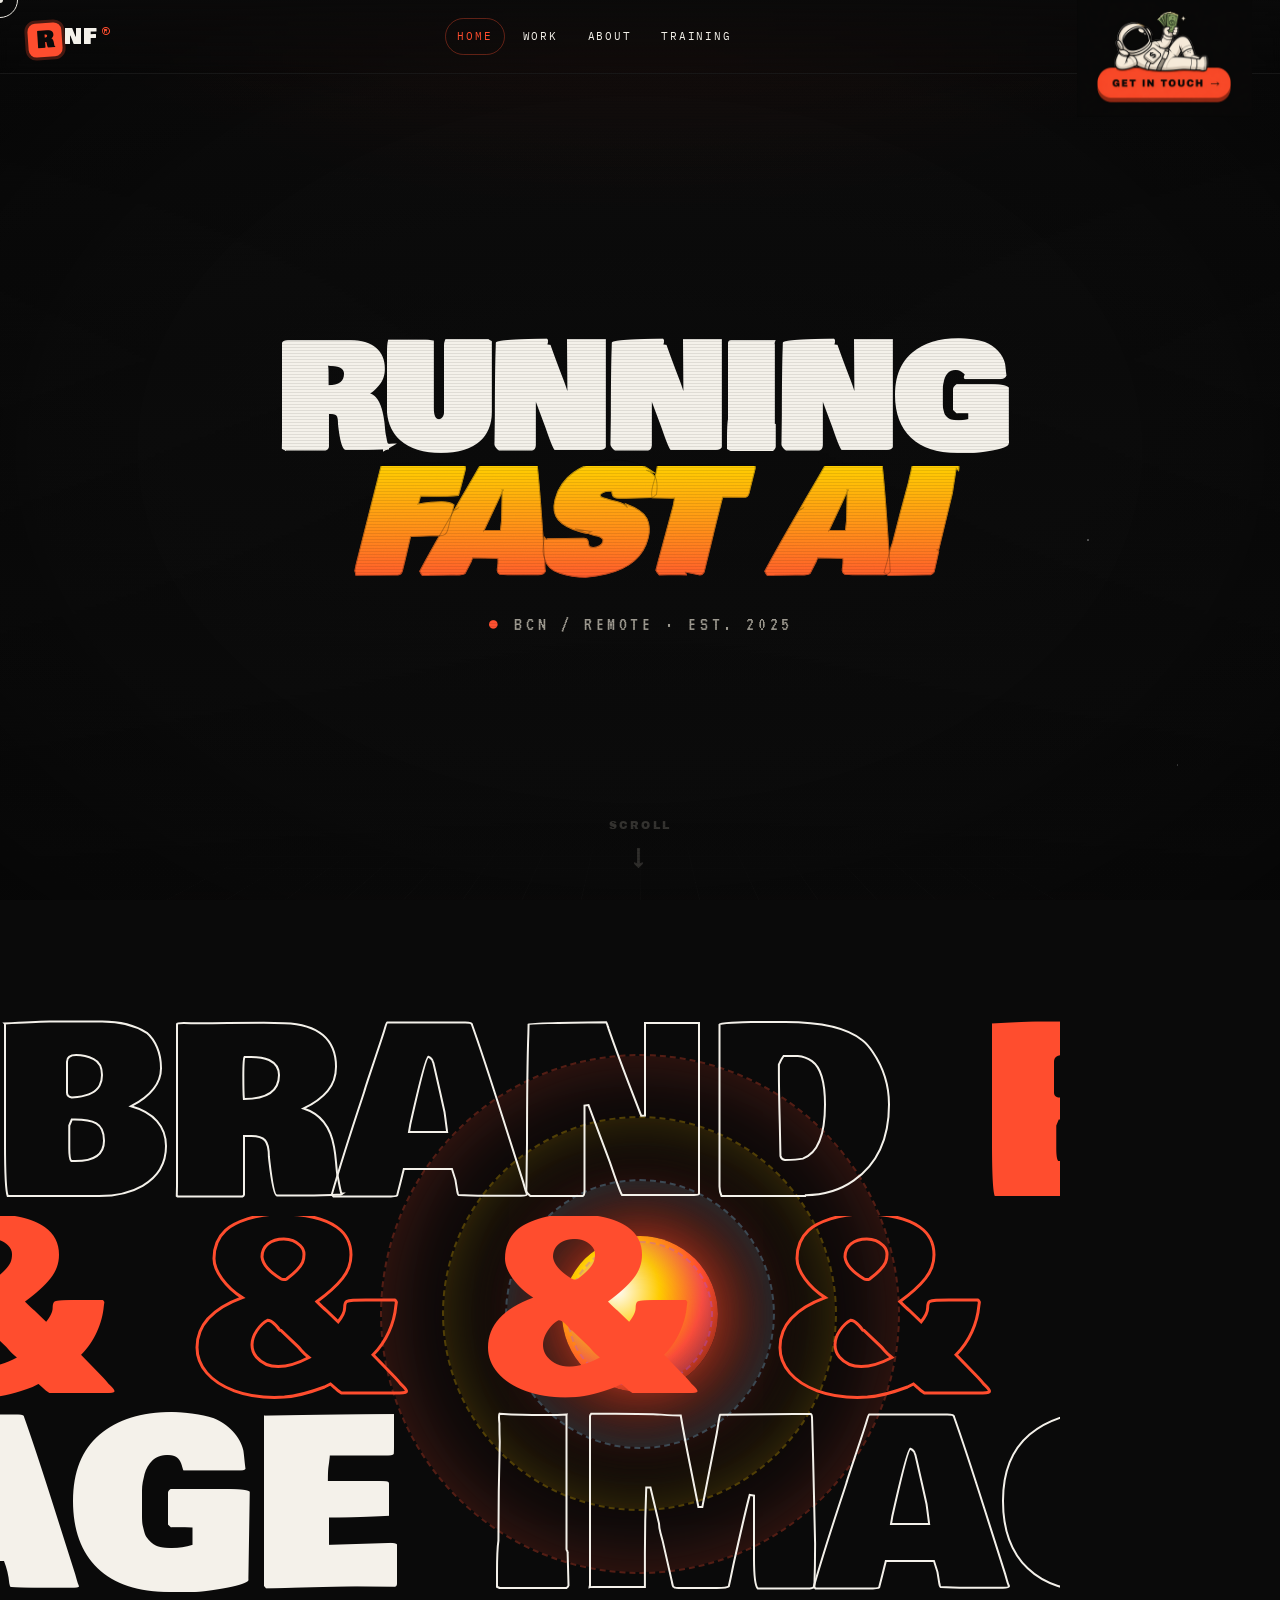
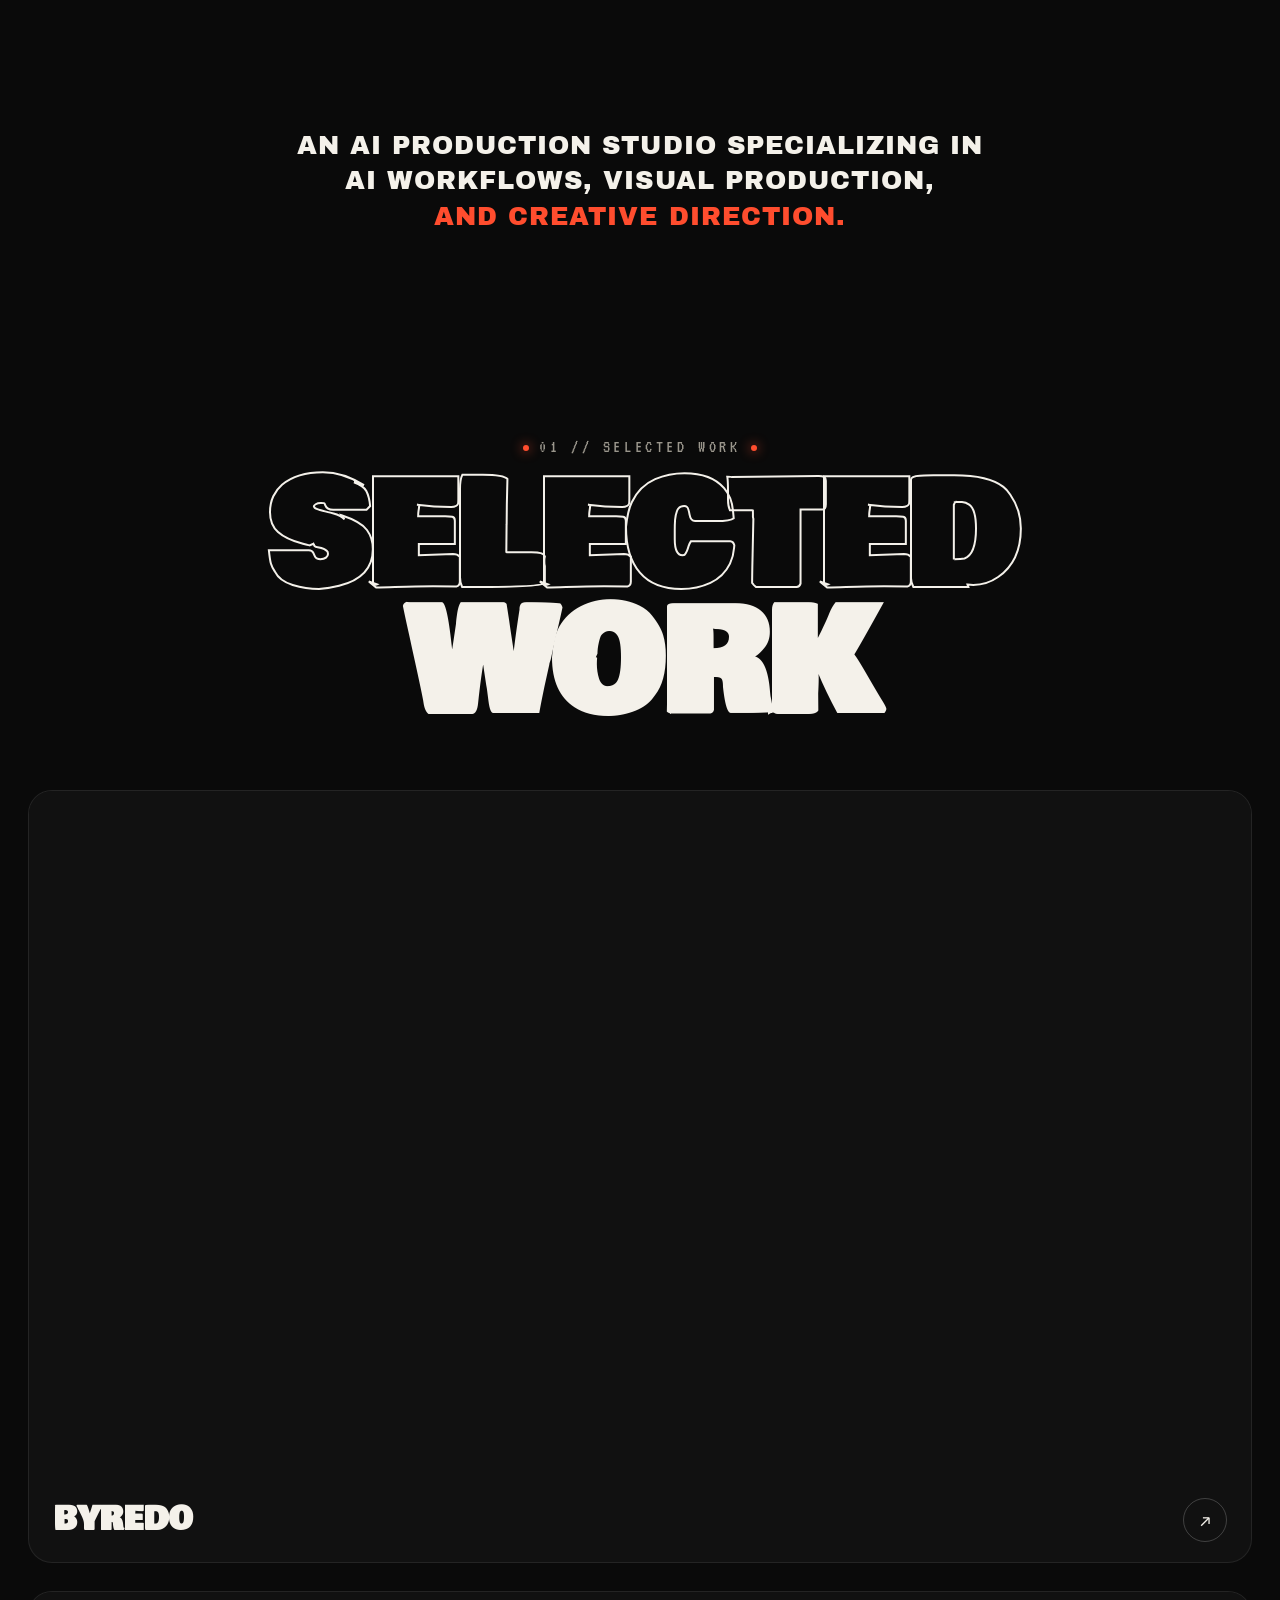
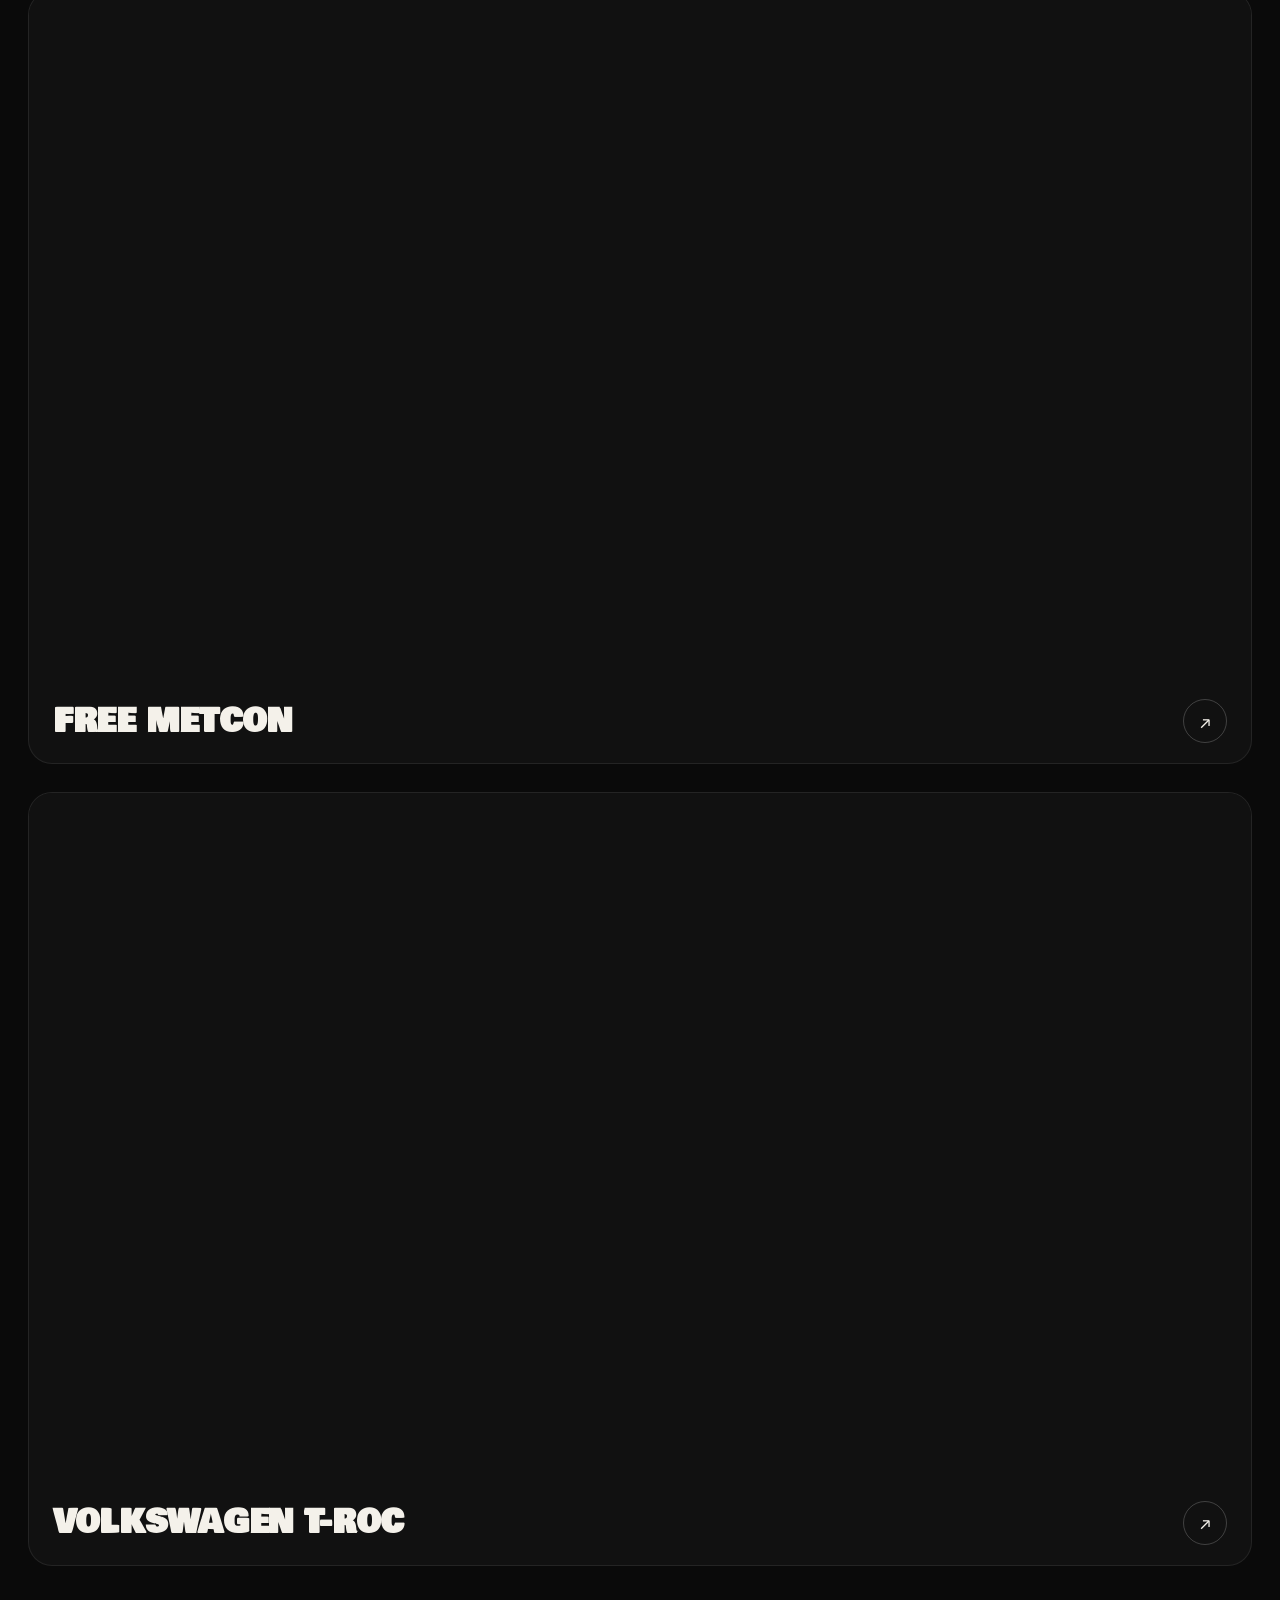
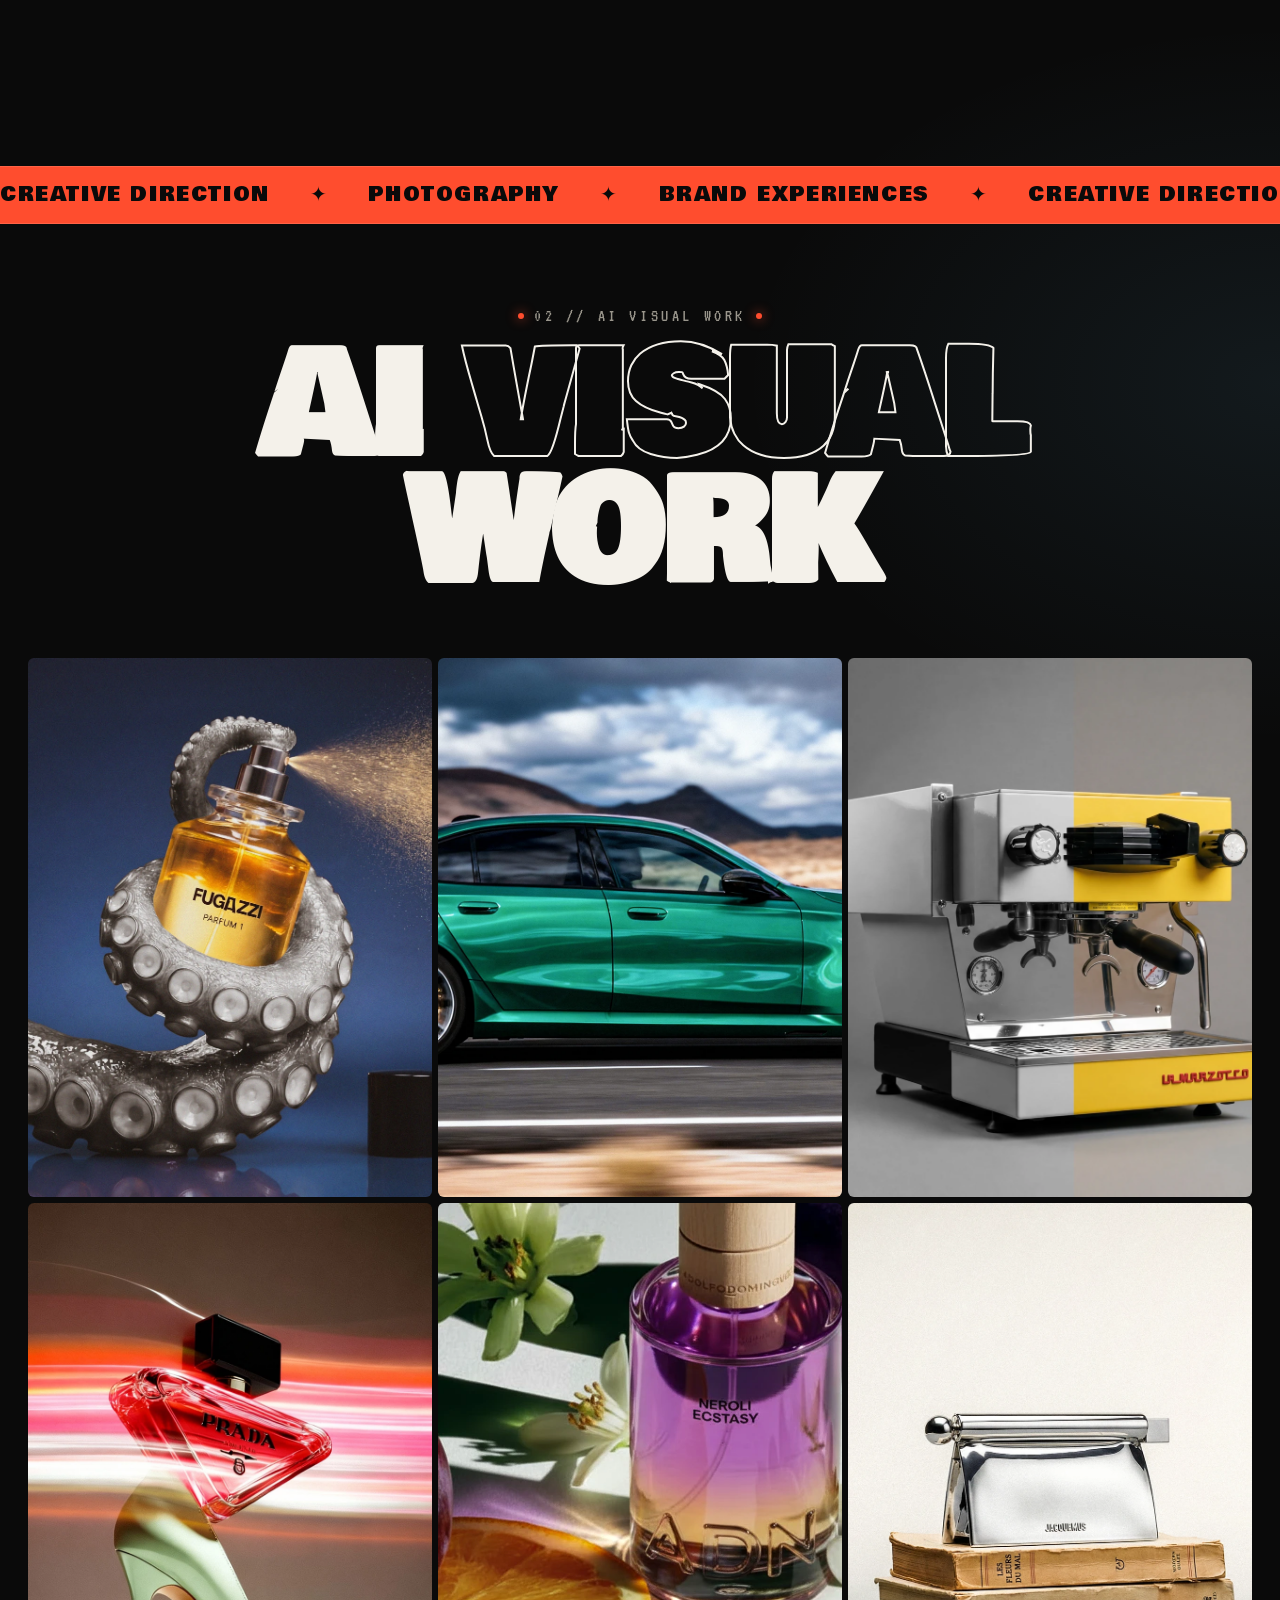
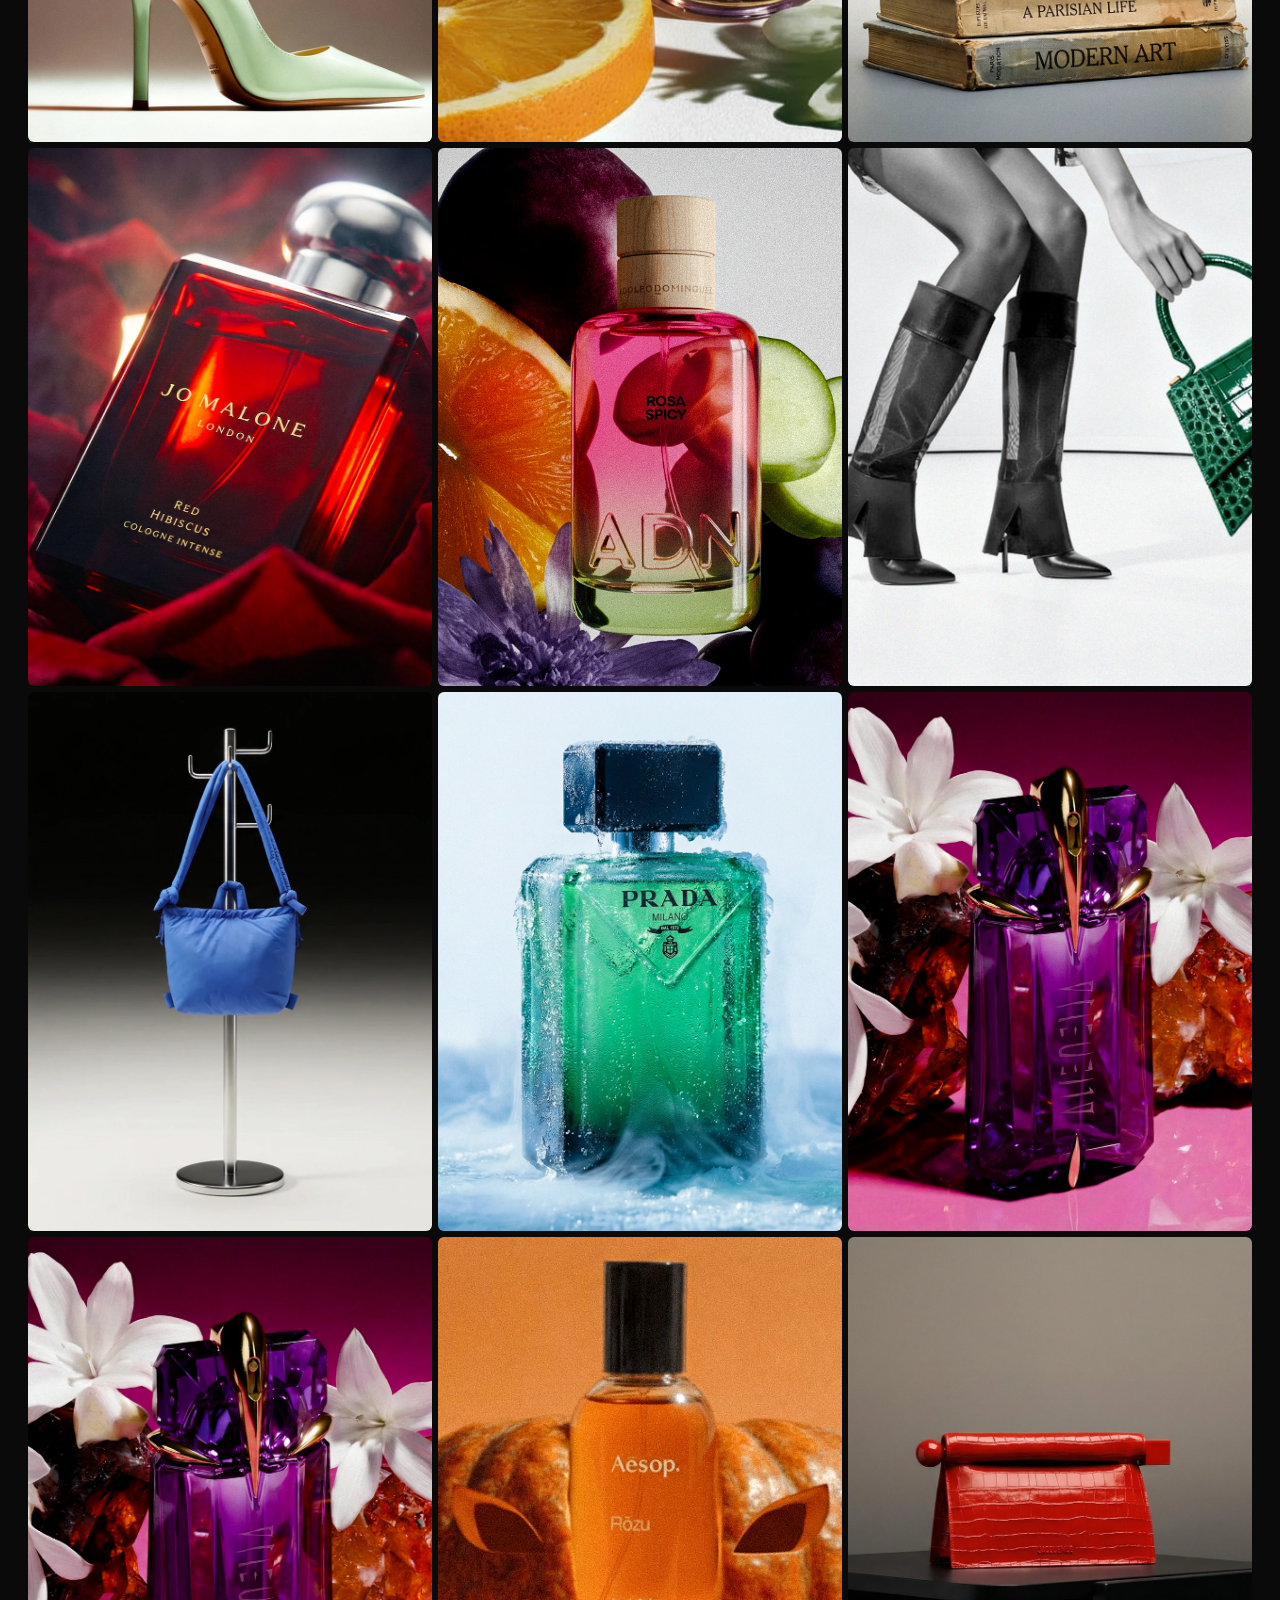
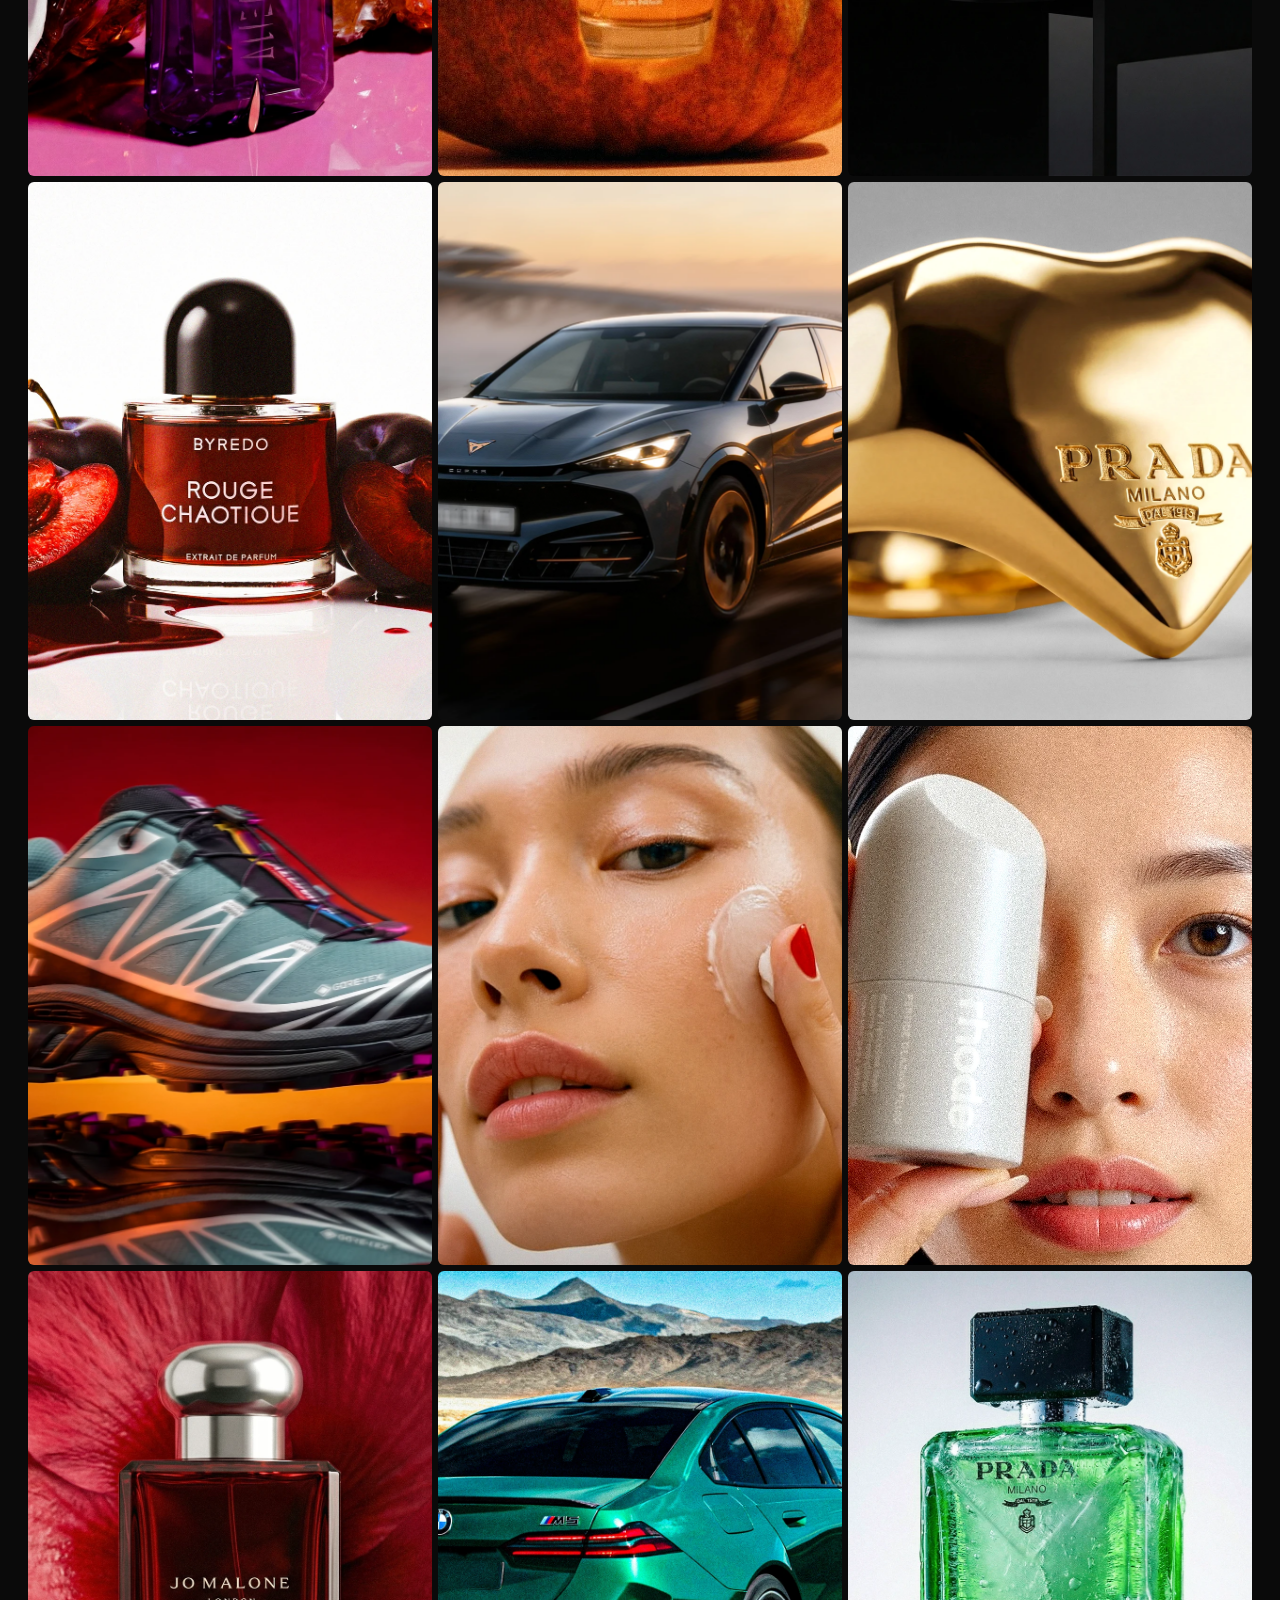
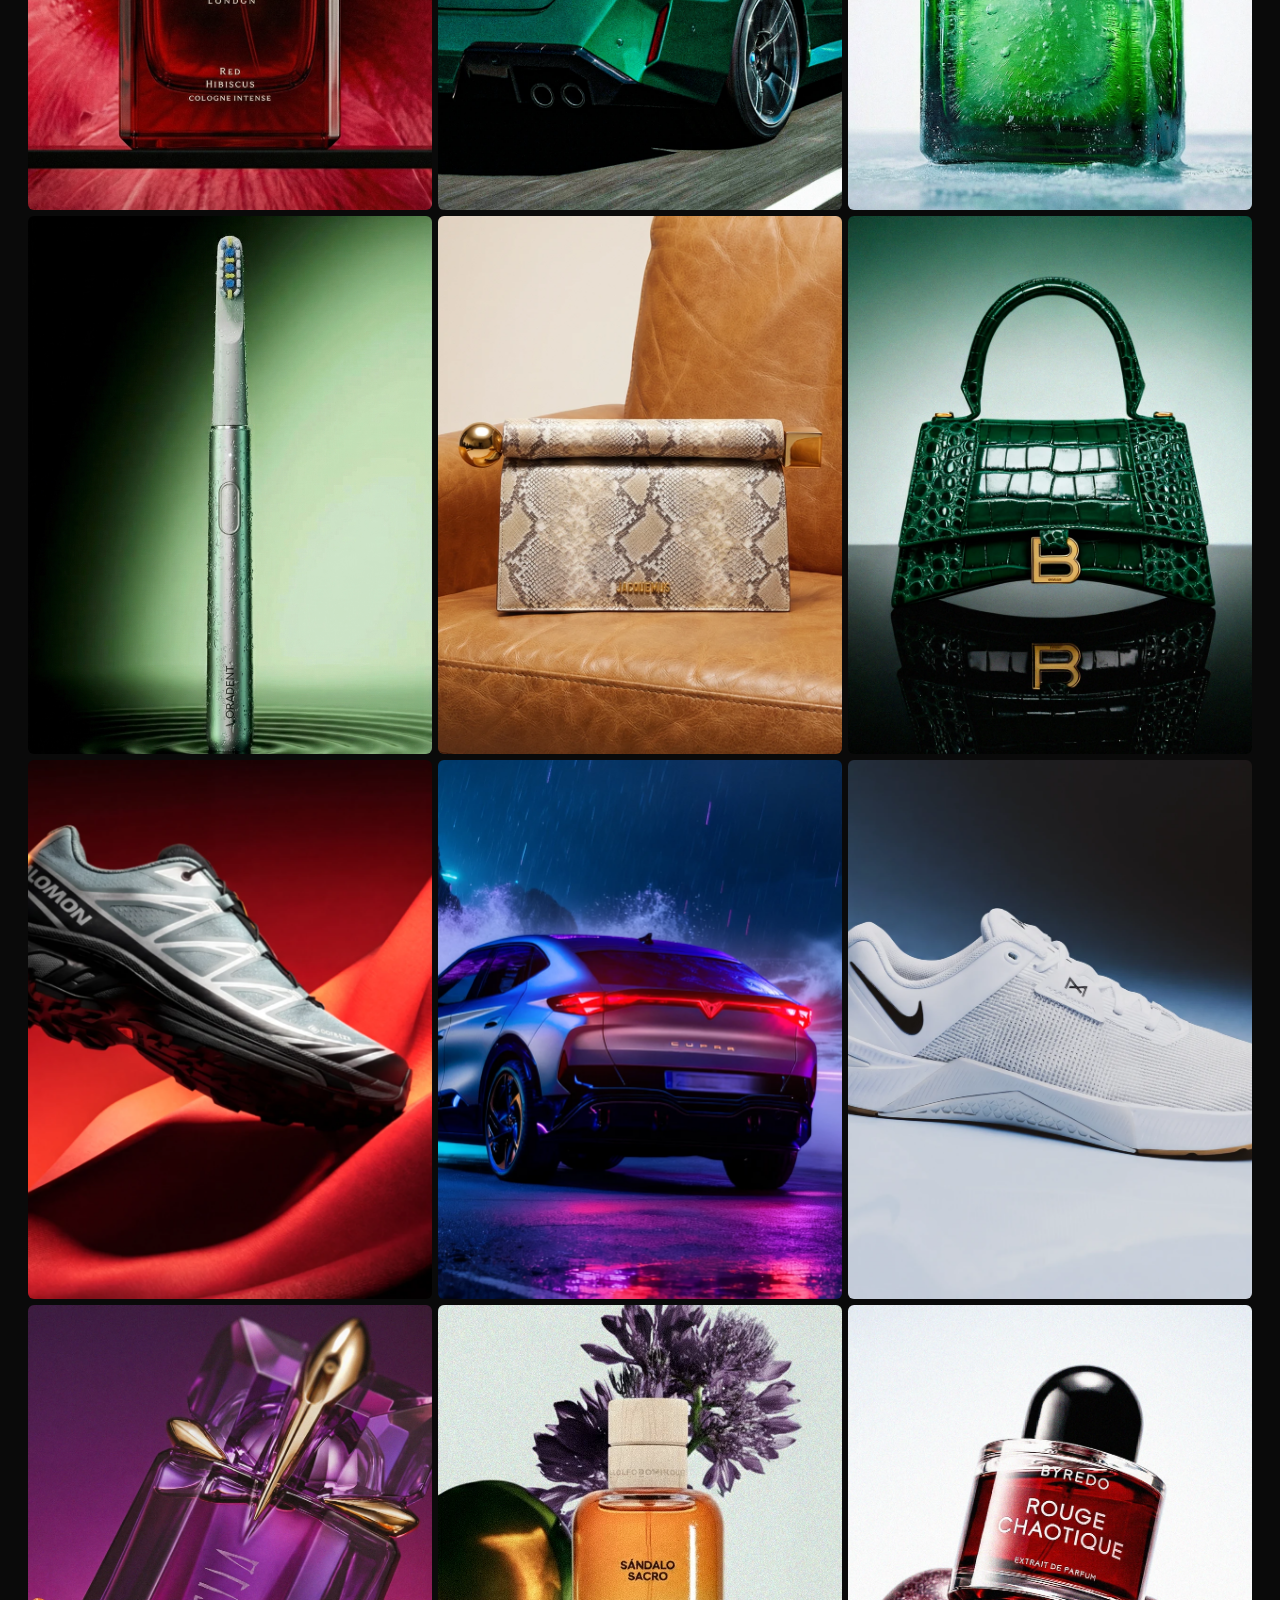
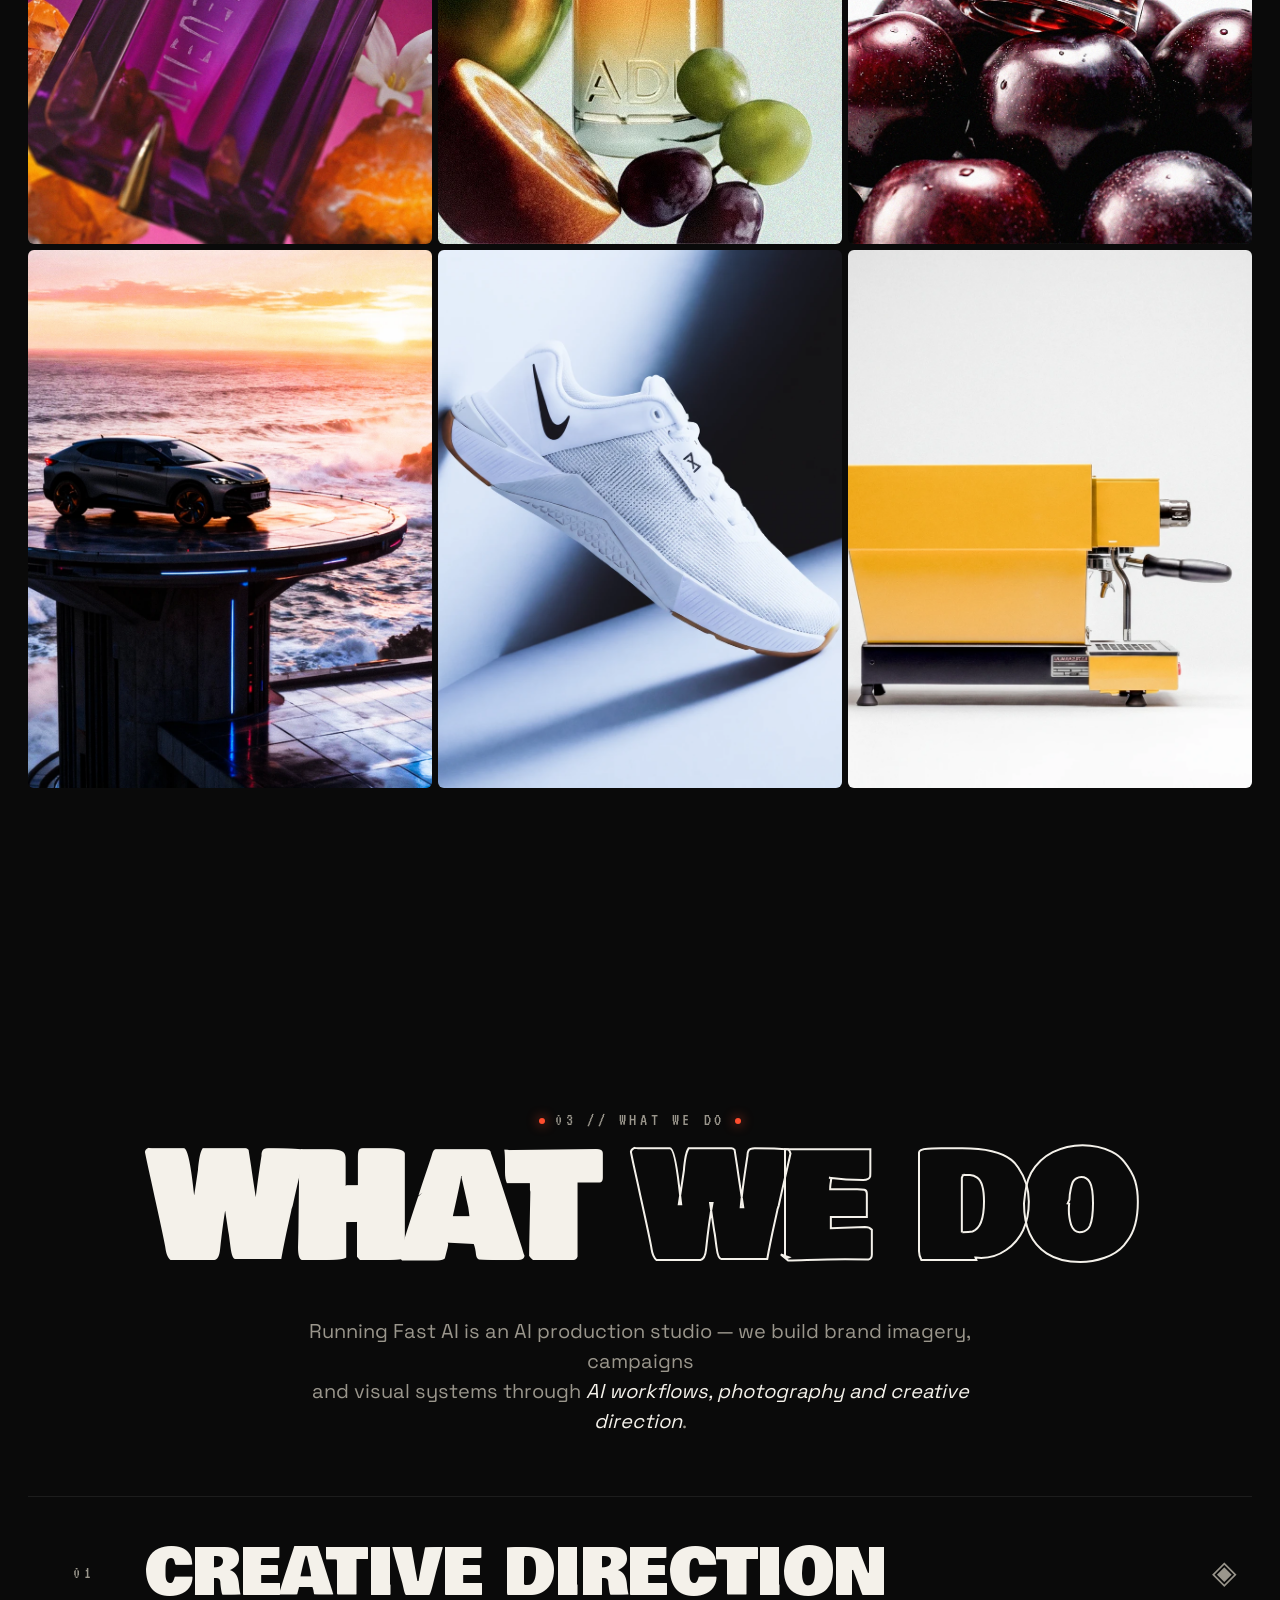
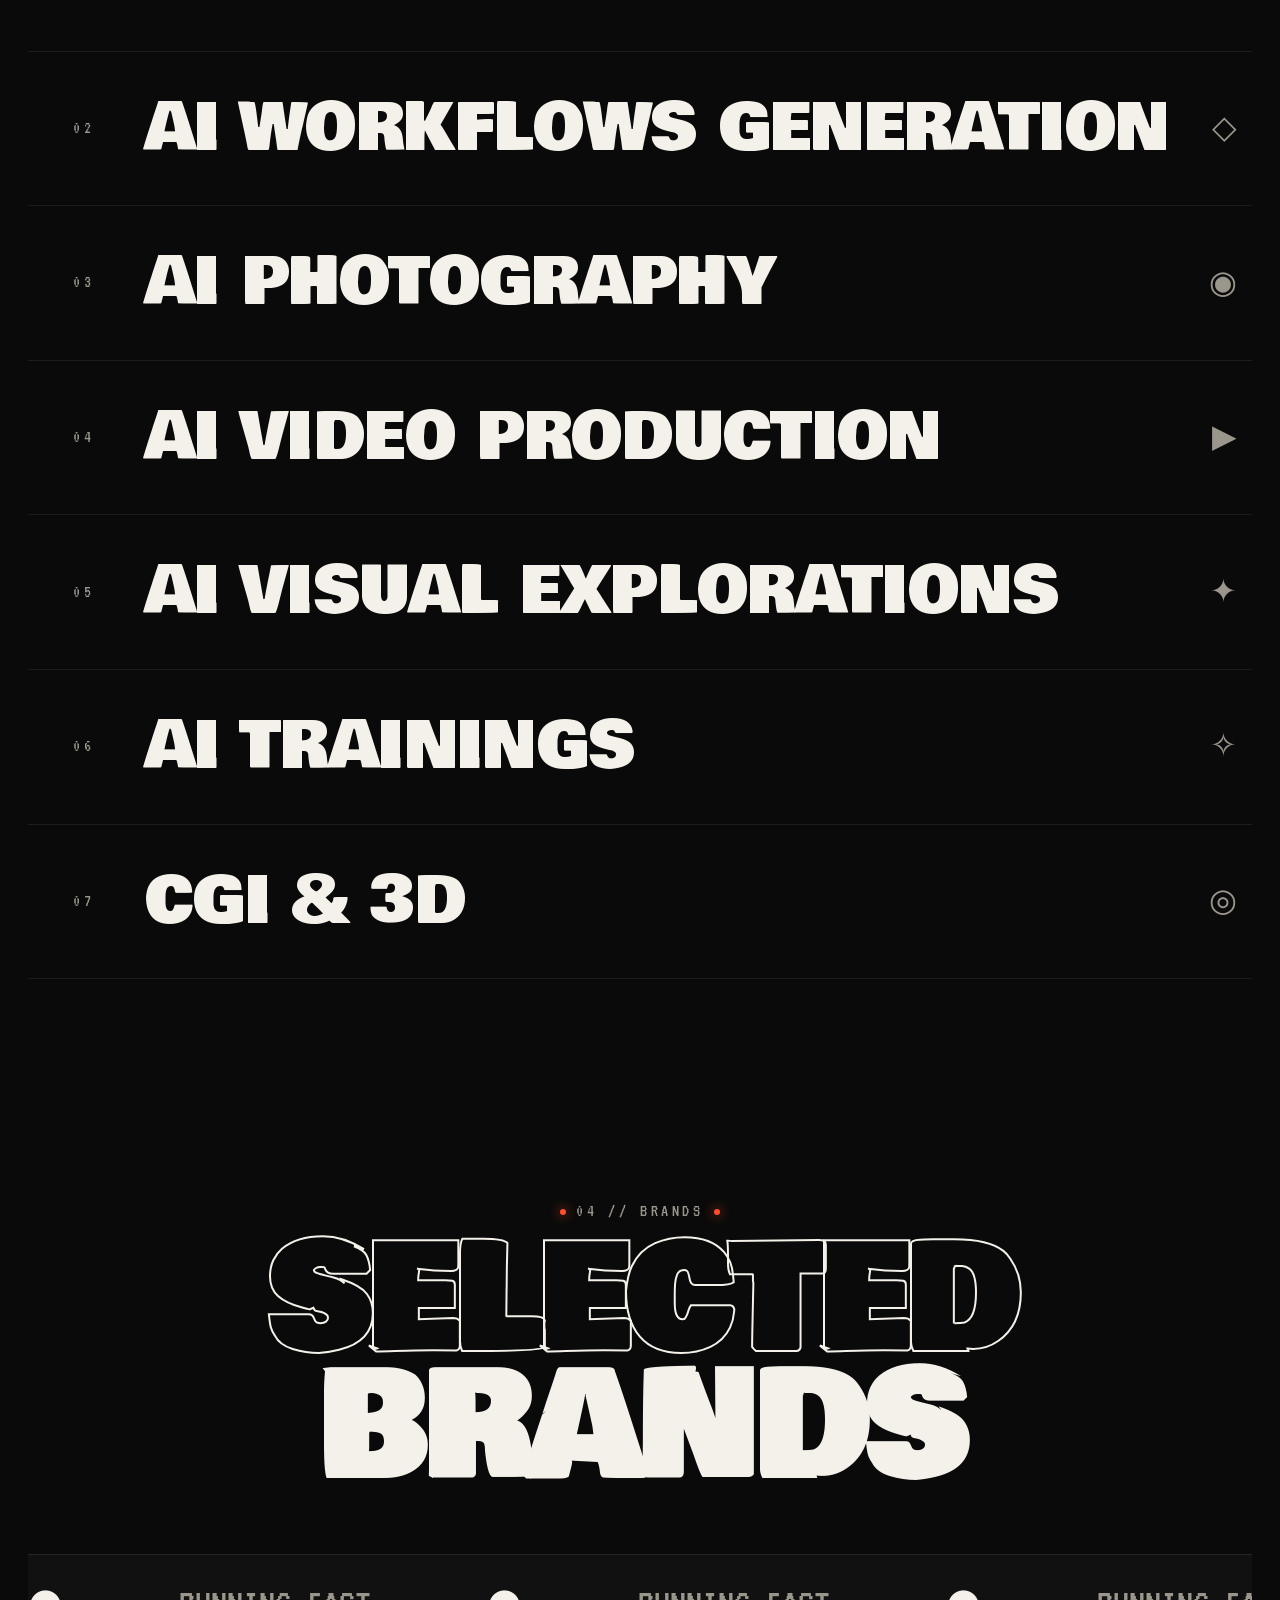
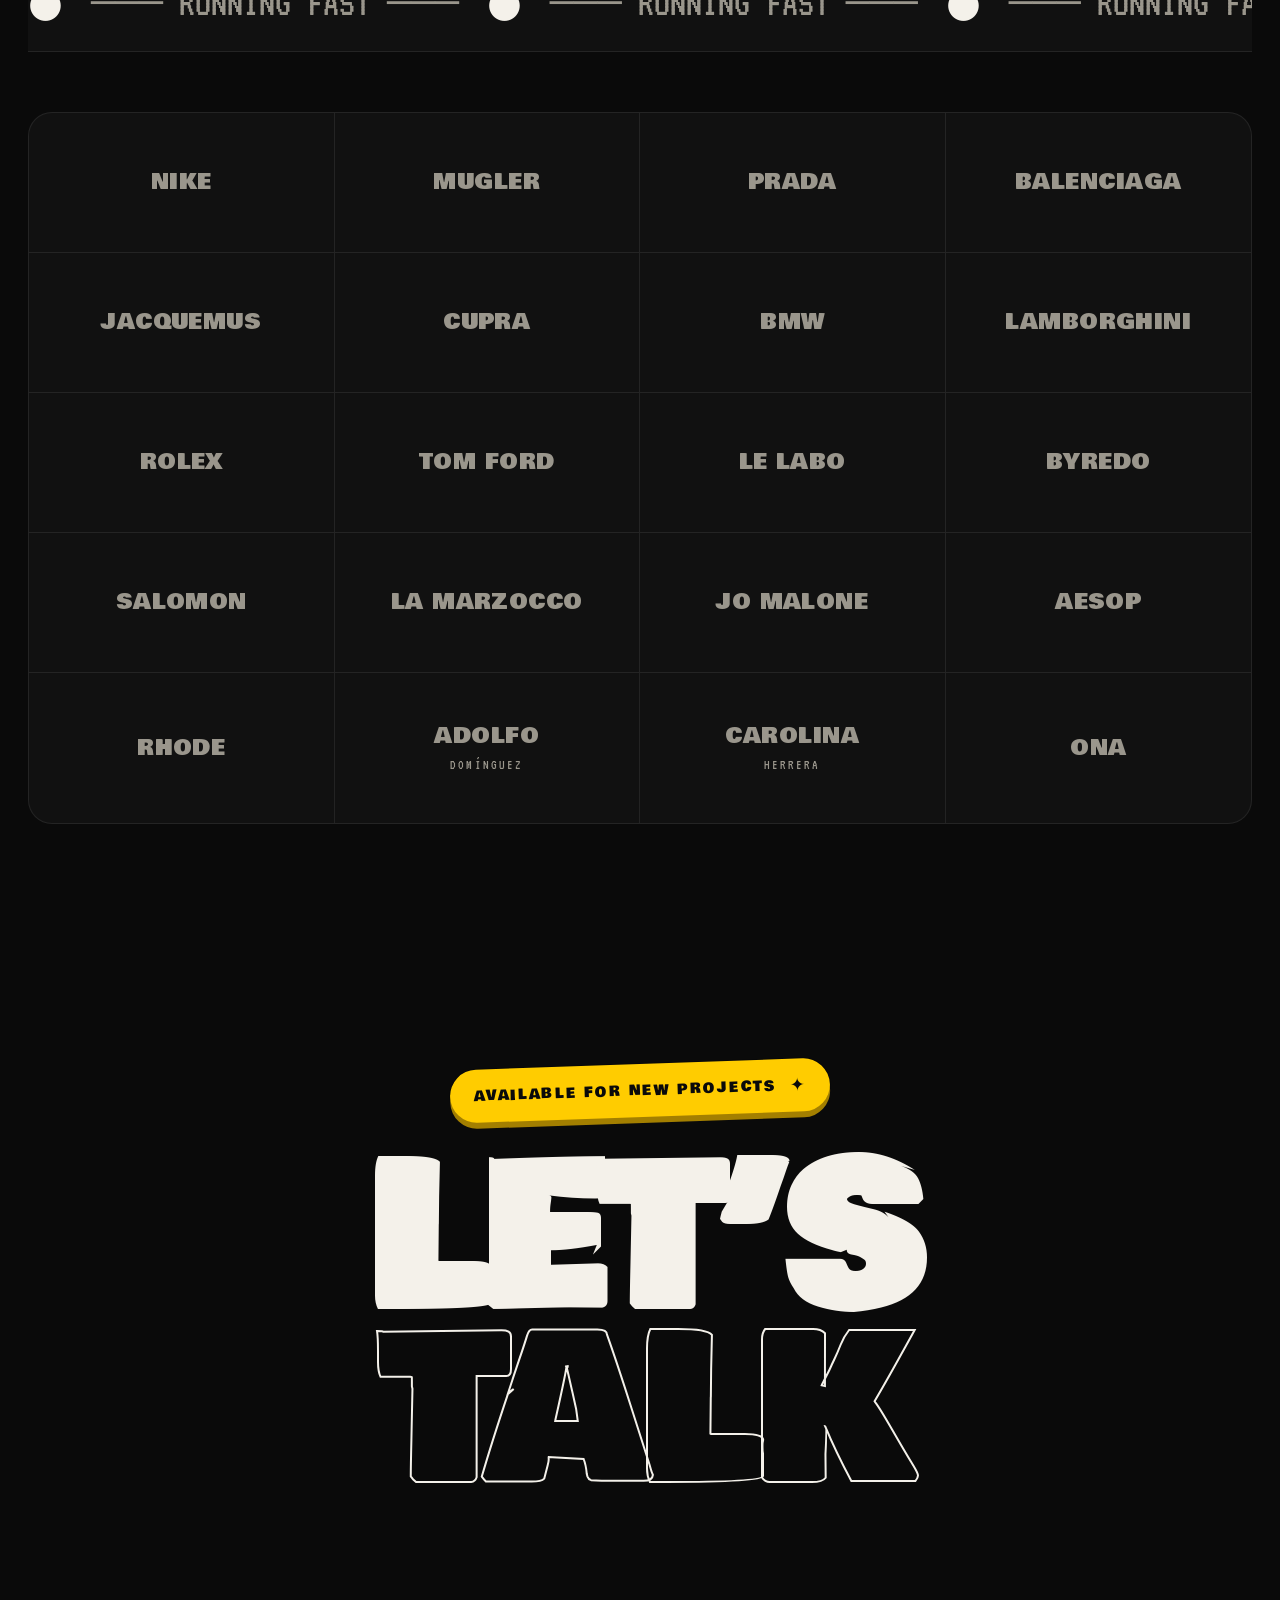
==== commit 3335283a: "Fix ticker: seamless infinite loop, no blank gaps - 6 identical sets so track always overflows wides" ====
--- a/index.html
+++ b/index.html
@@ -169,12 +169,12 @@
   <!-- TICKER -->
   <div class="ticker">
     <div class="ticker-track">
-      <span>CREATIVE DIRECTION</span><span class="ticker-star">✦</span>
-      <span>PHOTOGRAPHY</span><span class="ticker-star">✦</span>
-      <span>BRAND EXPERIENCES</span><span class="ticker-star">✦</span>
-      <span>CREATIVE DIRECTION</span><span class="ticker-star">✦</span>
-      <span>PHOTOGRAPHY</span><span class="ticker-star">✦</span>
-      <span>BRAND EXPERIENCES</span><span class="ticker-star">✦</span>
+      <span>CREATIVE DIRECTION</span><span class="ticker-star">✦</span><span>PHOTOGRAPHY</span><span class="ticker-star">✦</span><span>BRAND EXPERIENCES</span><span class="ticker-star">✦</span>
+      <span>CREATIVE DIRECTION</span><span class="ticker-star">✦</span><span>PHOTOGRAPHY</span><span class="ticker-star">✦</span><span>BRAND EXPERIENCES</span><span class="ticker-star">✦</span>
+      <span>CREATIVE DIRECTION</span><span class="ticker-star">✦</span><span>PHOTOGRAPHY</span><span class="ticker-star">✦</span><span>BRAND EXPERIENCES</span><span class="ticker-star">✦</span>
+      <span>CREATIVE DIRECTION</span><span class="ticker-star">✦</span><span>PHOTOGRAPHY</span><span class="ticker-star">✦</span><span>BRAND EXPERIENCES</span><span class="ticker-star">✦</span>
+      <span>CREATIVE DIRECTION</span><span class="ticker-star">✦</span><span>PHOTOGRAPHY</span><span class="ticker-star">✦</span><span>BRAND EXPERIENCES</span><span class="ticker-star">✦</span>
+      <span>CREATIVE DIRECTION</span><span class="ticker-star">✦</span><span>PHOTOGRAPHY</span><span class="ticker-star">✦</span><span>BRAND EXPERIENCES</span><span class="ticker-star">✦</span>
     </div>
   </div>
 
--- a/wimeik.css
+++ b/wimeik.css
@@ -551,15 +551,16 @@
   padding: 14px 0;
 }
 .ticker-track{
-  display:flex; gap: 40px; white-space:nowrap;
+  display:flex; white-space:nowrap;
   font-family:'Bowlby One','Archivo Black', sans-serif;
   font-size: 20px; letter-spacing:.08em;
   text-transform: uppercase;
   animation: tickscroll 28s linear infinite;
   will-change: transform;
 }
+.ticker-track > span{ margin-right: 40px; }
 .ticker-star{ color: var(--bg); }
-@keyframes tickscroll{ to{ transform: translateX(-50%); } }
+@keyframes tickscroll{ from{ transform: translateX(0); } to{ transform: translateX(calc(-100% / 6)); } }
 
 /* ===== POWERS ===== */
 .powers{
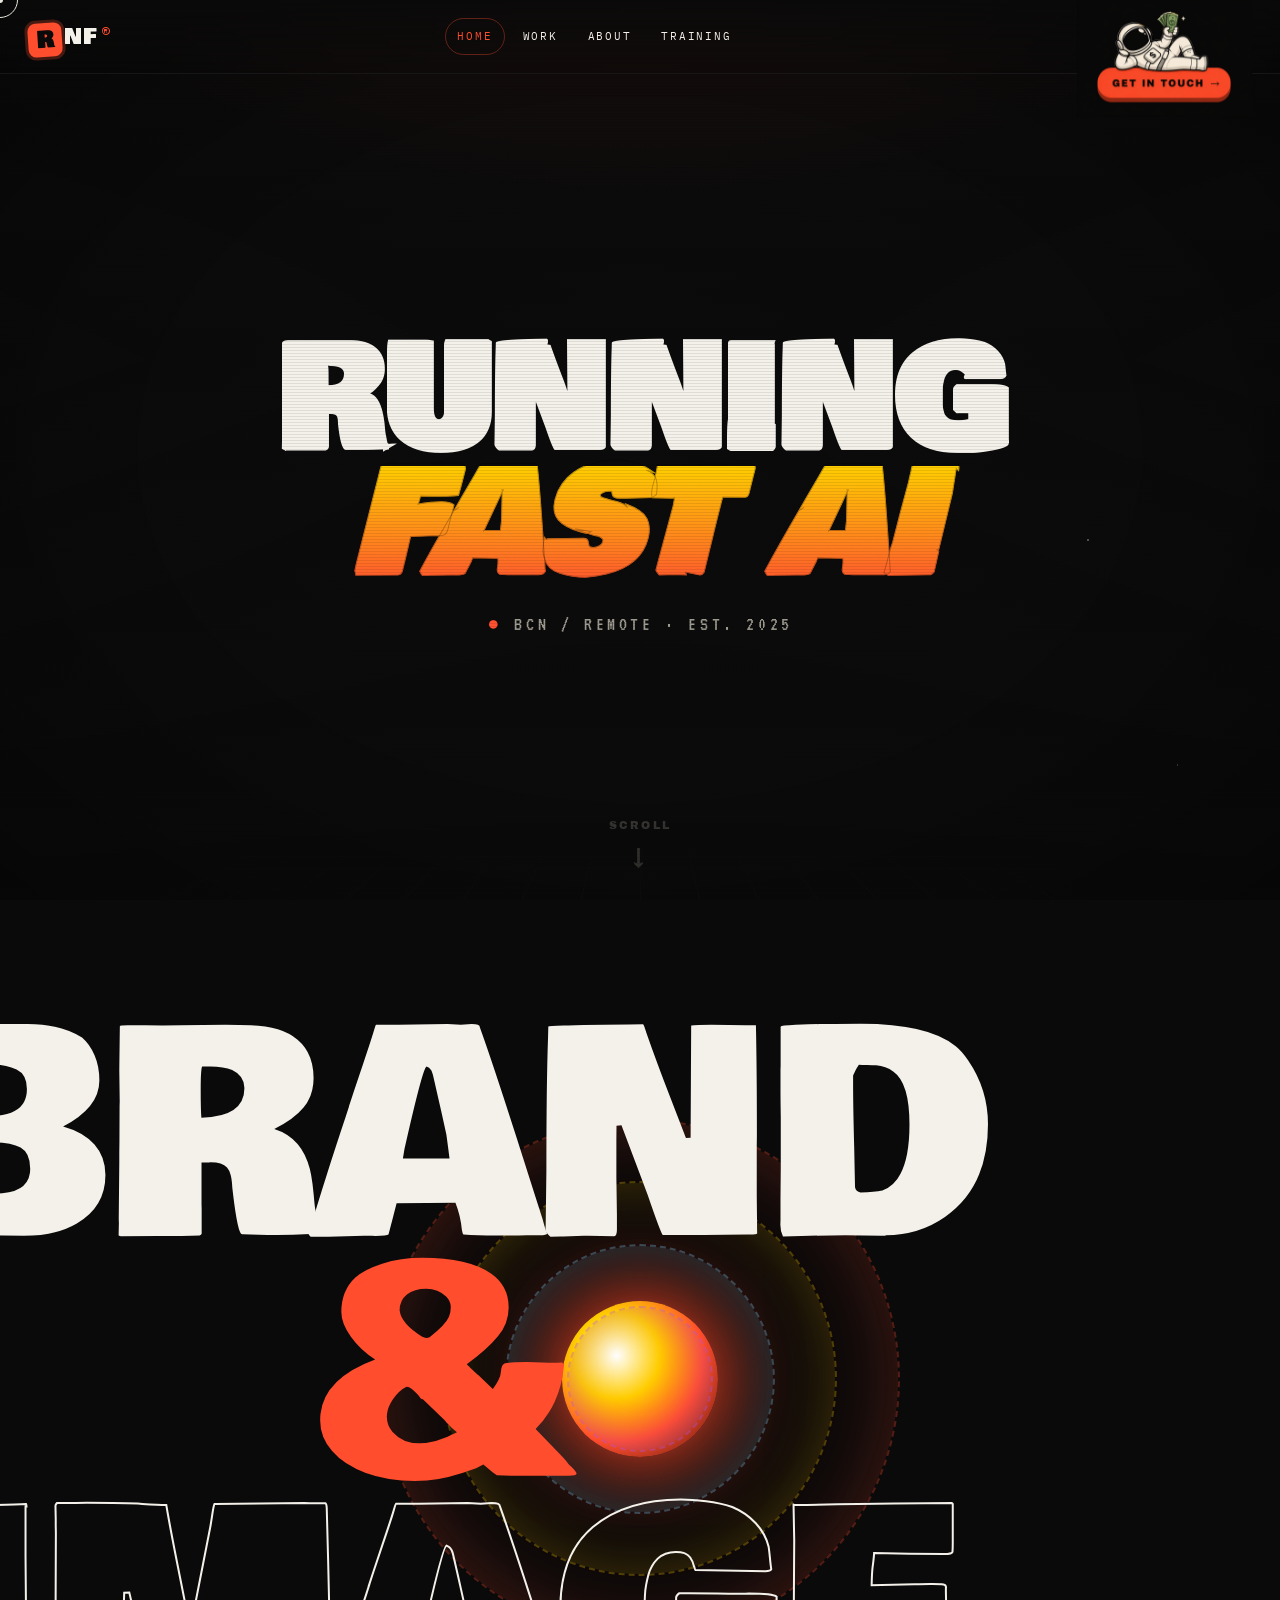
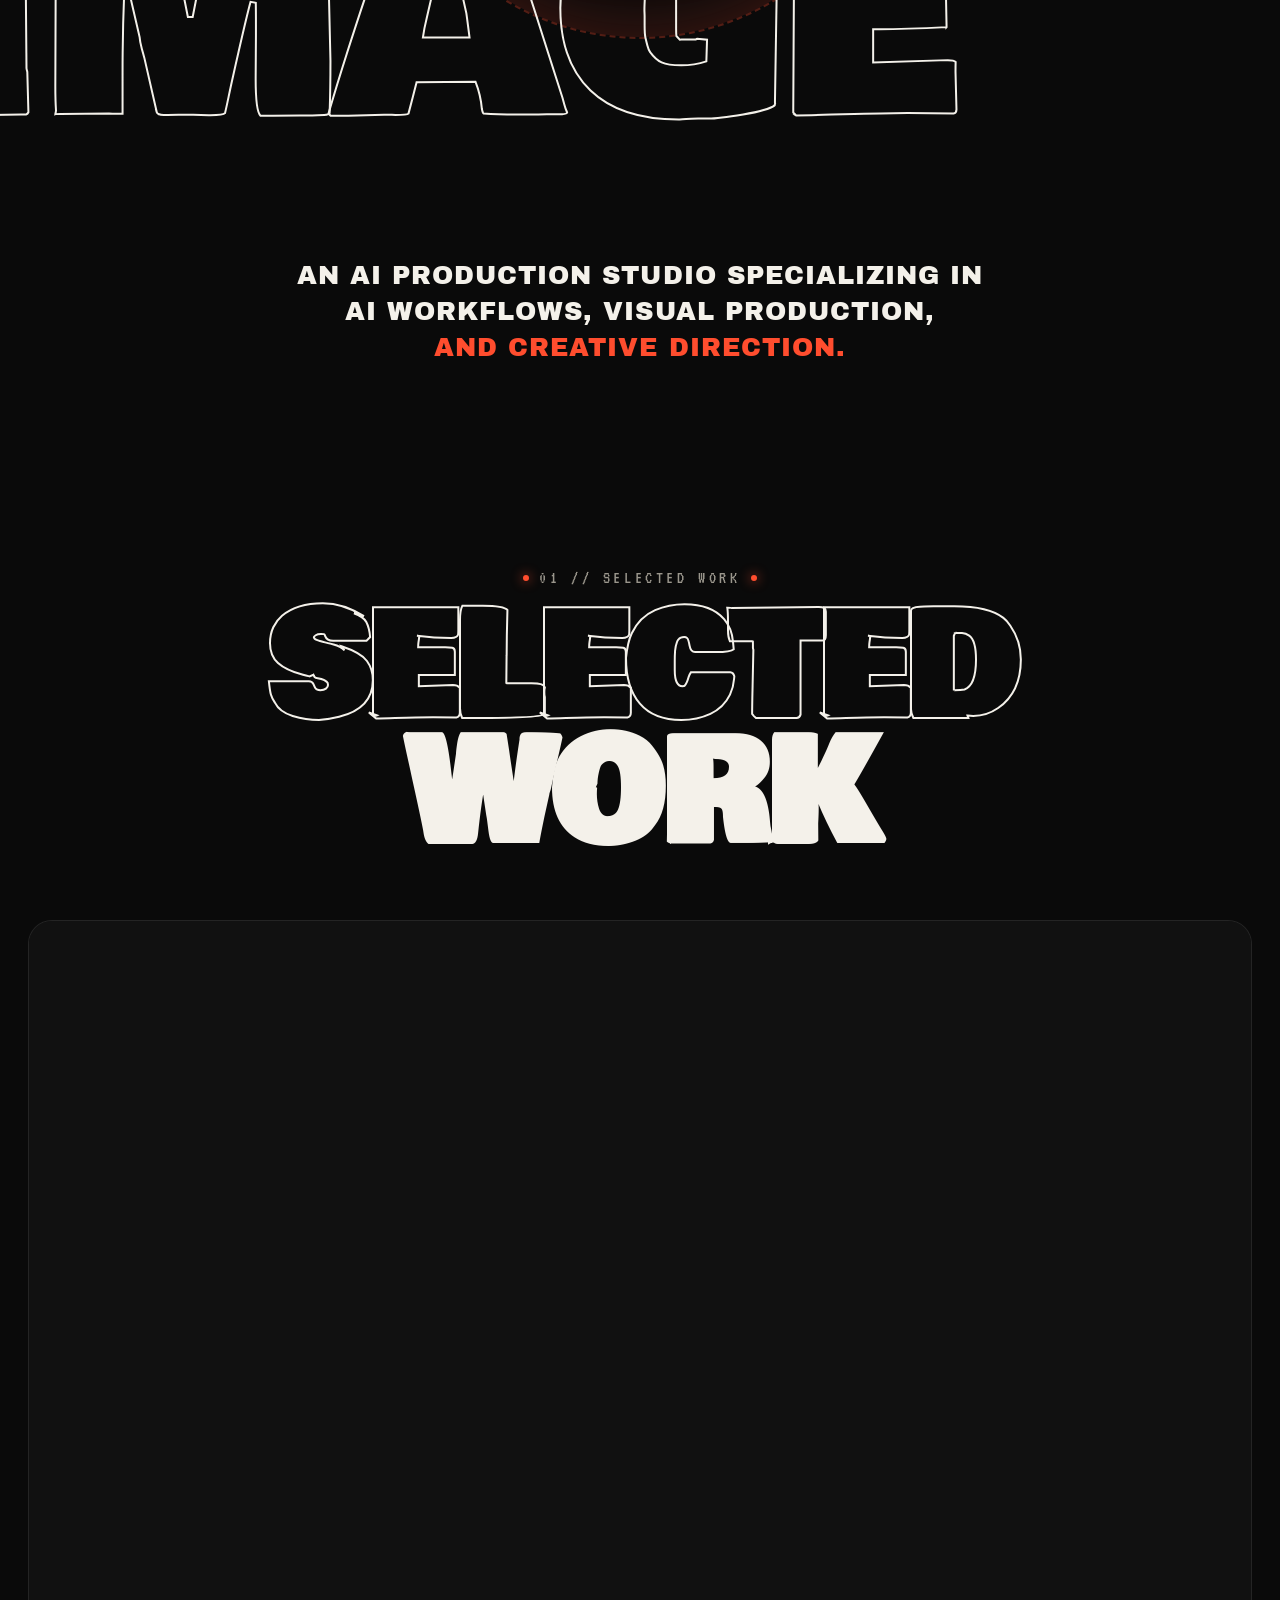
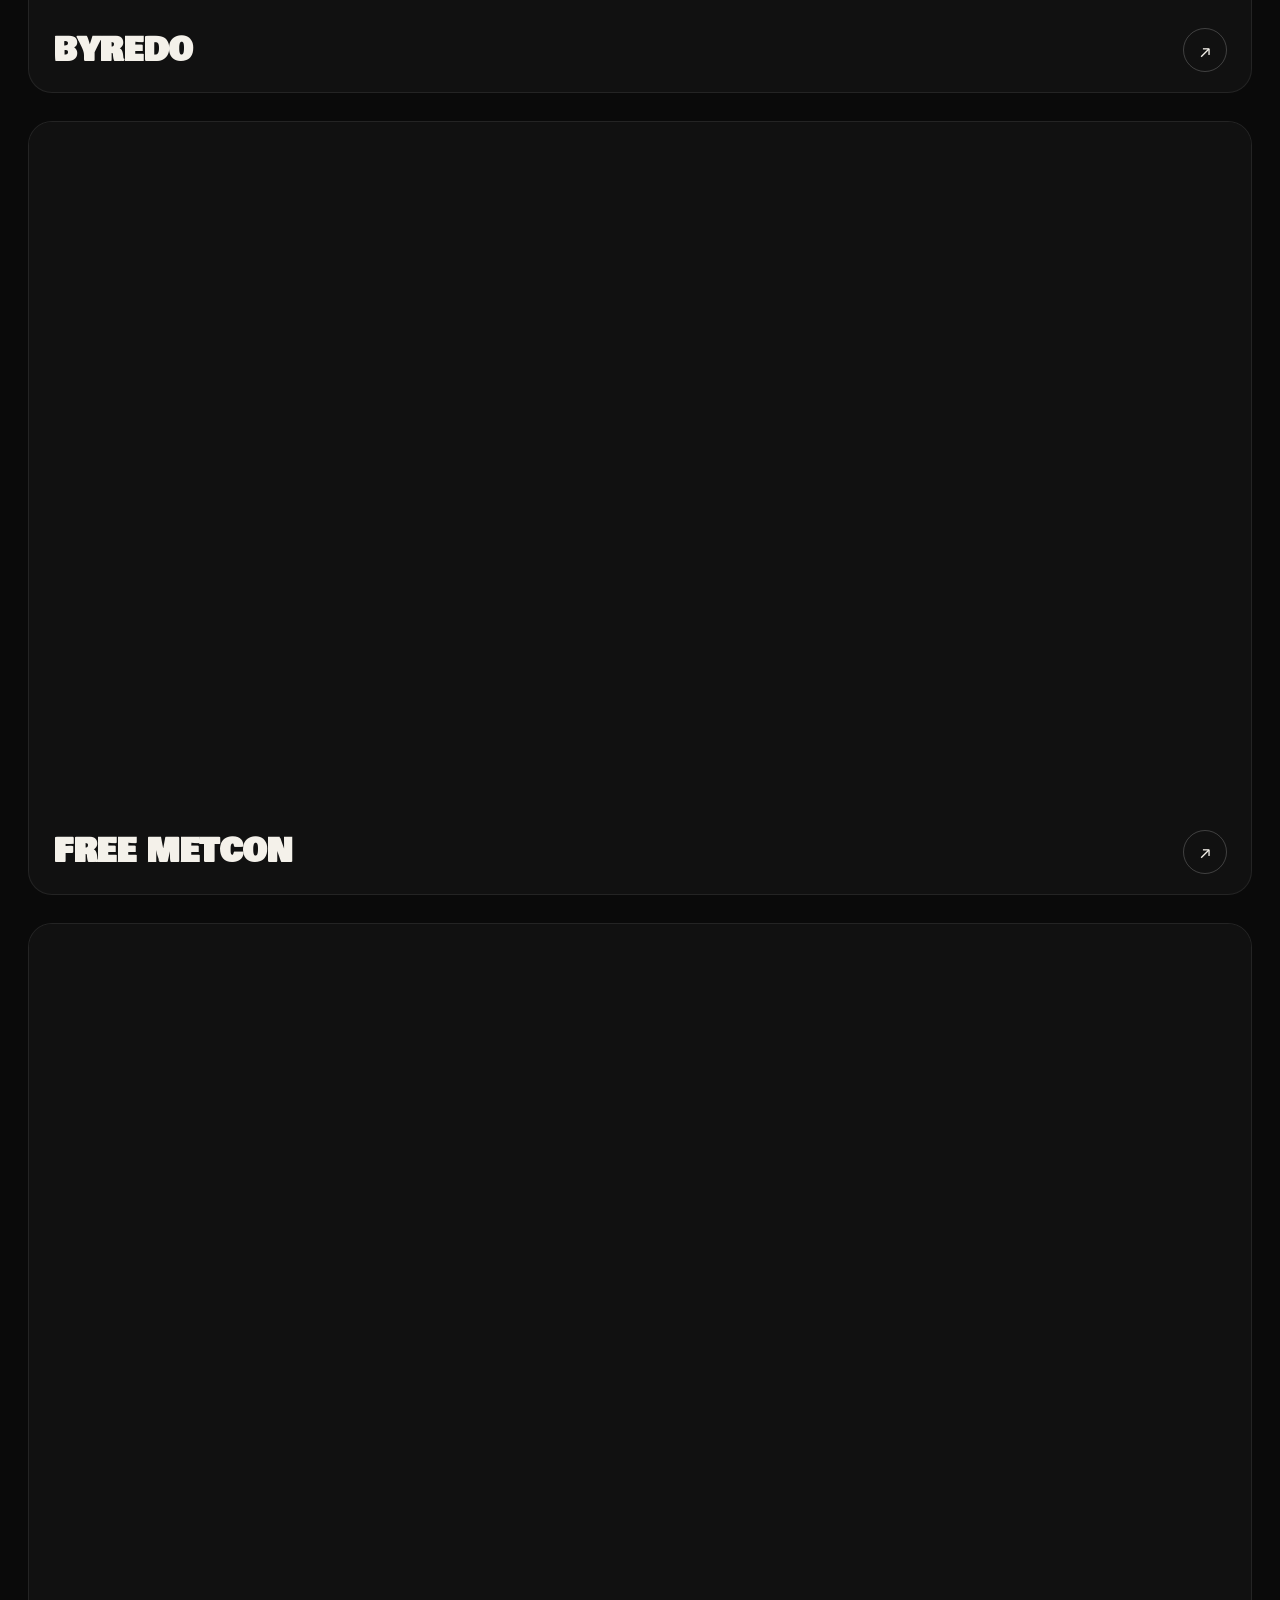
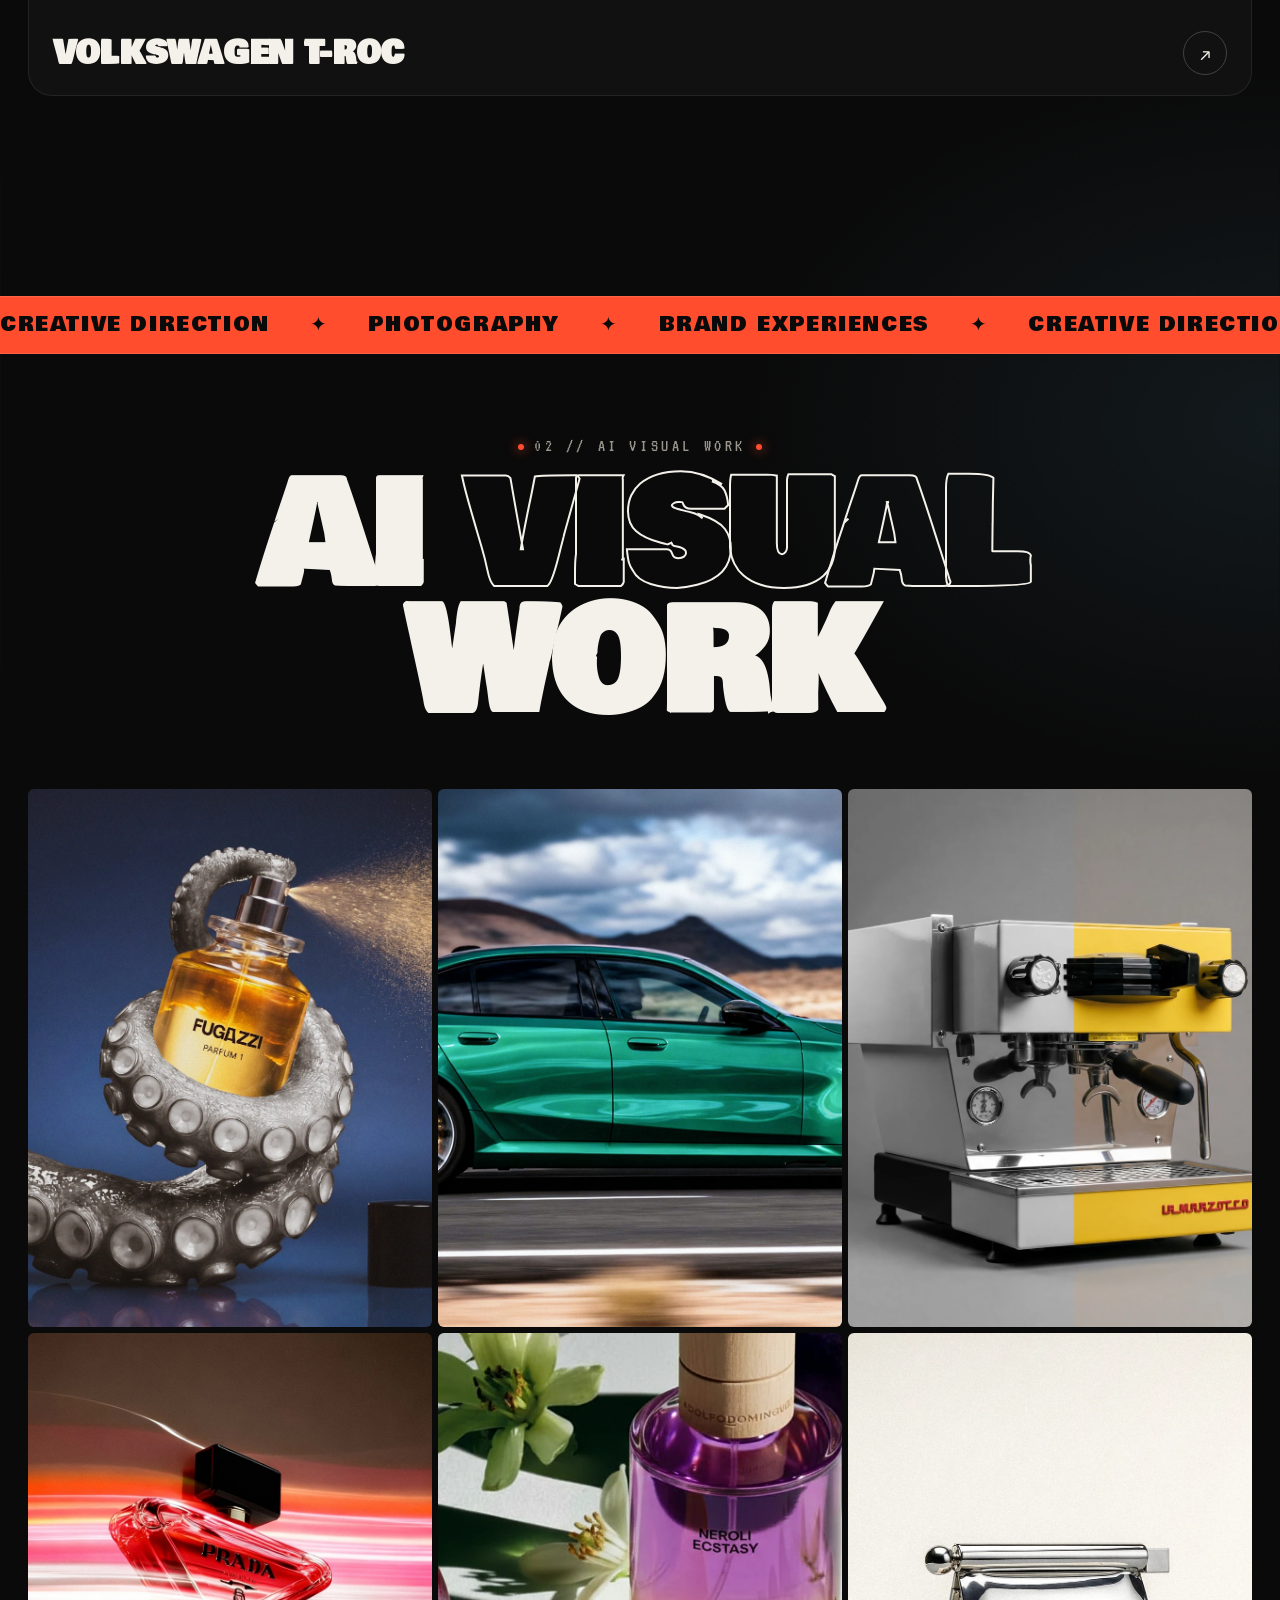
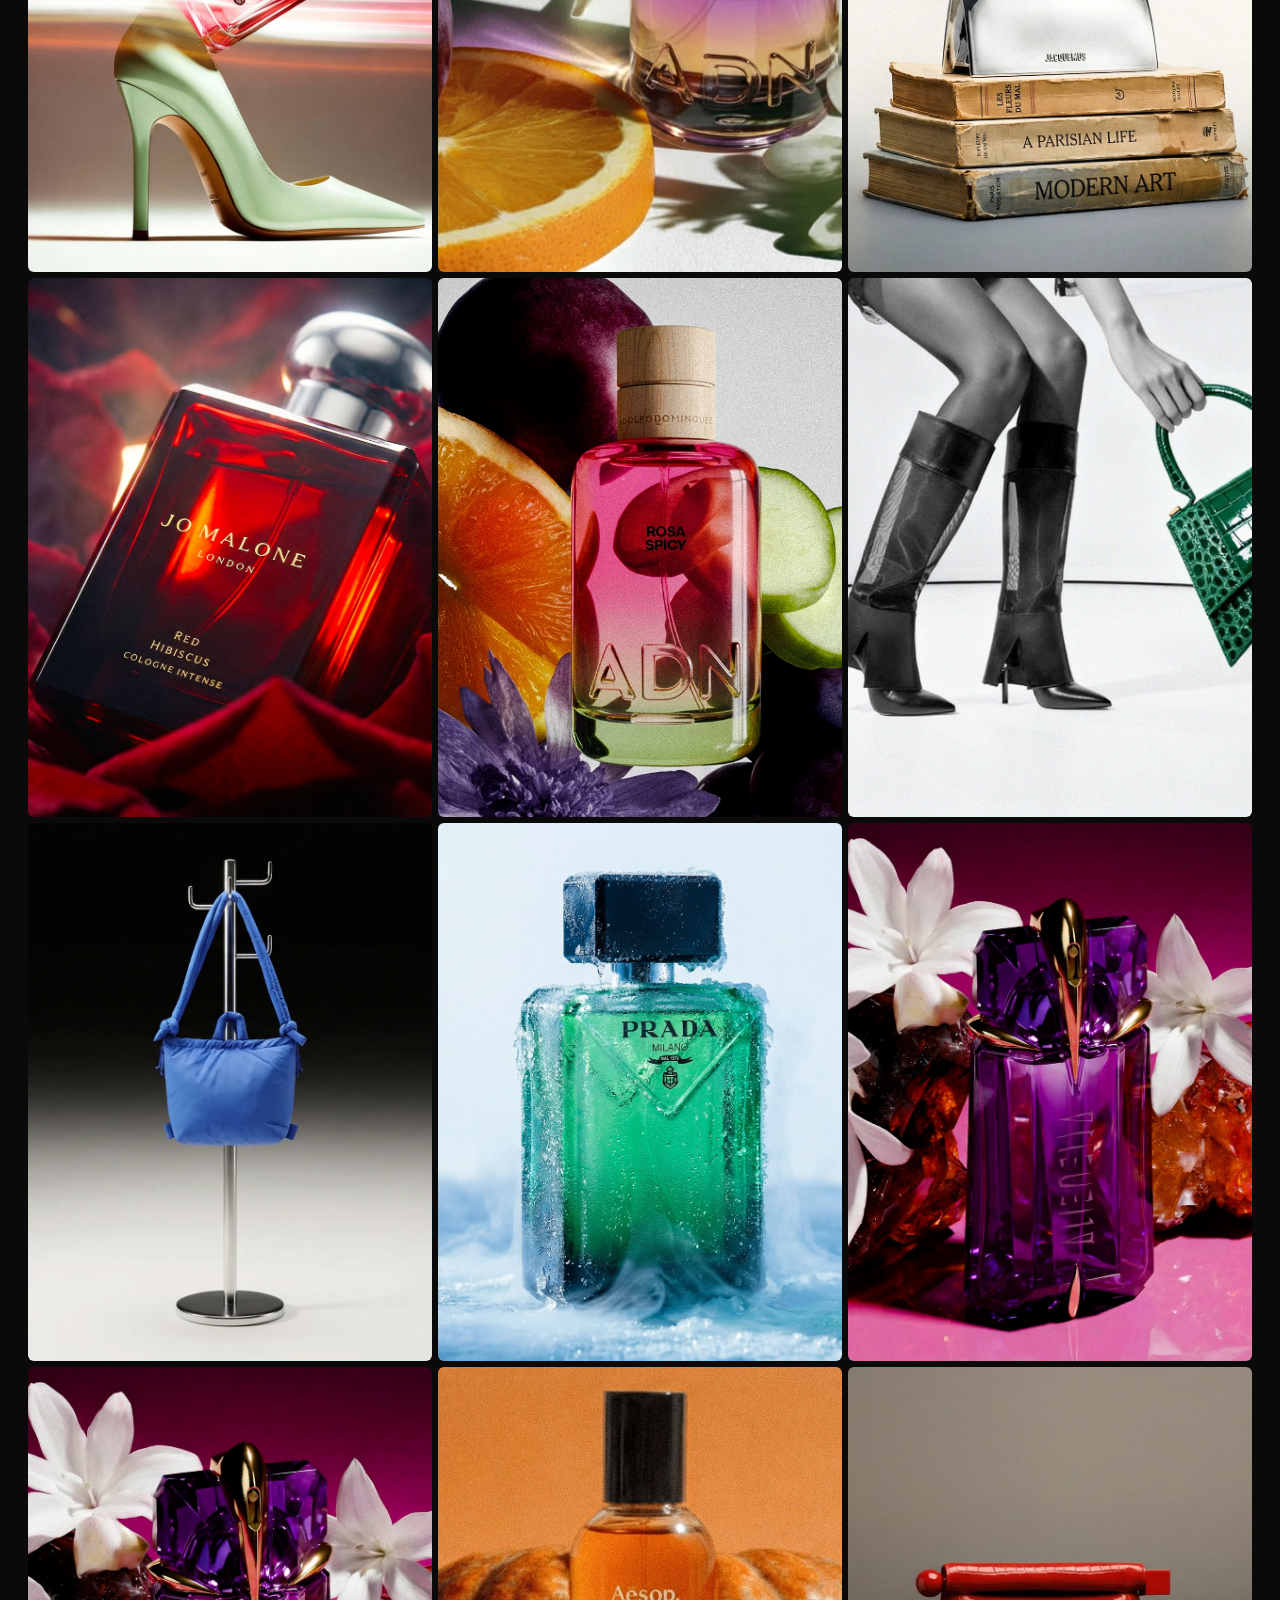
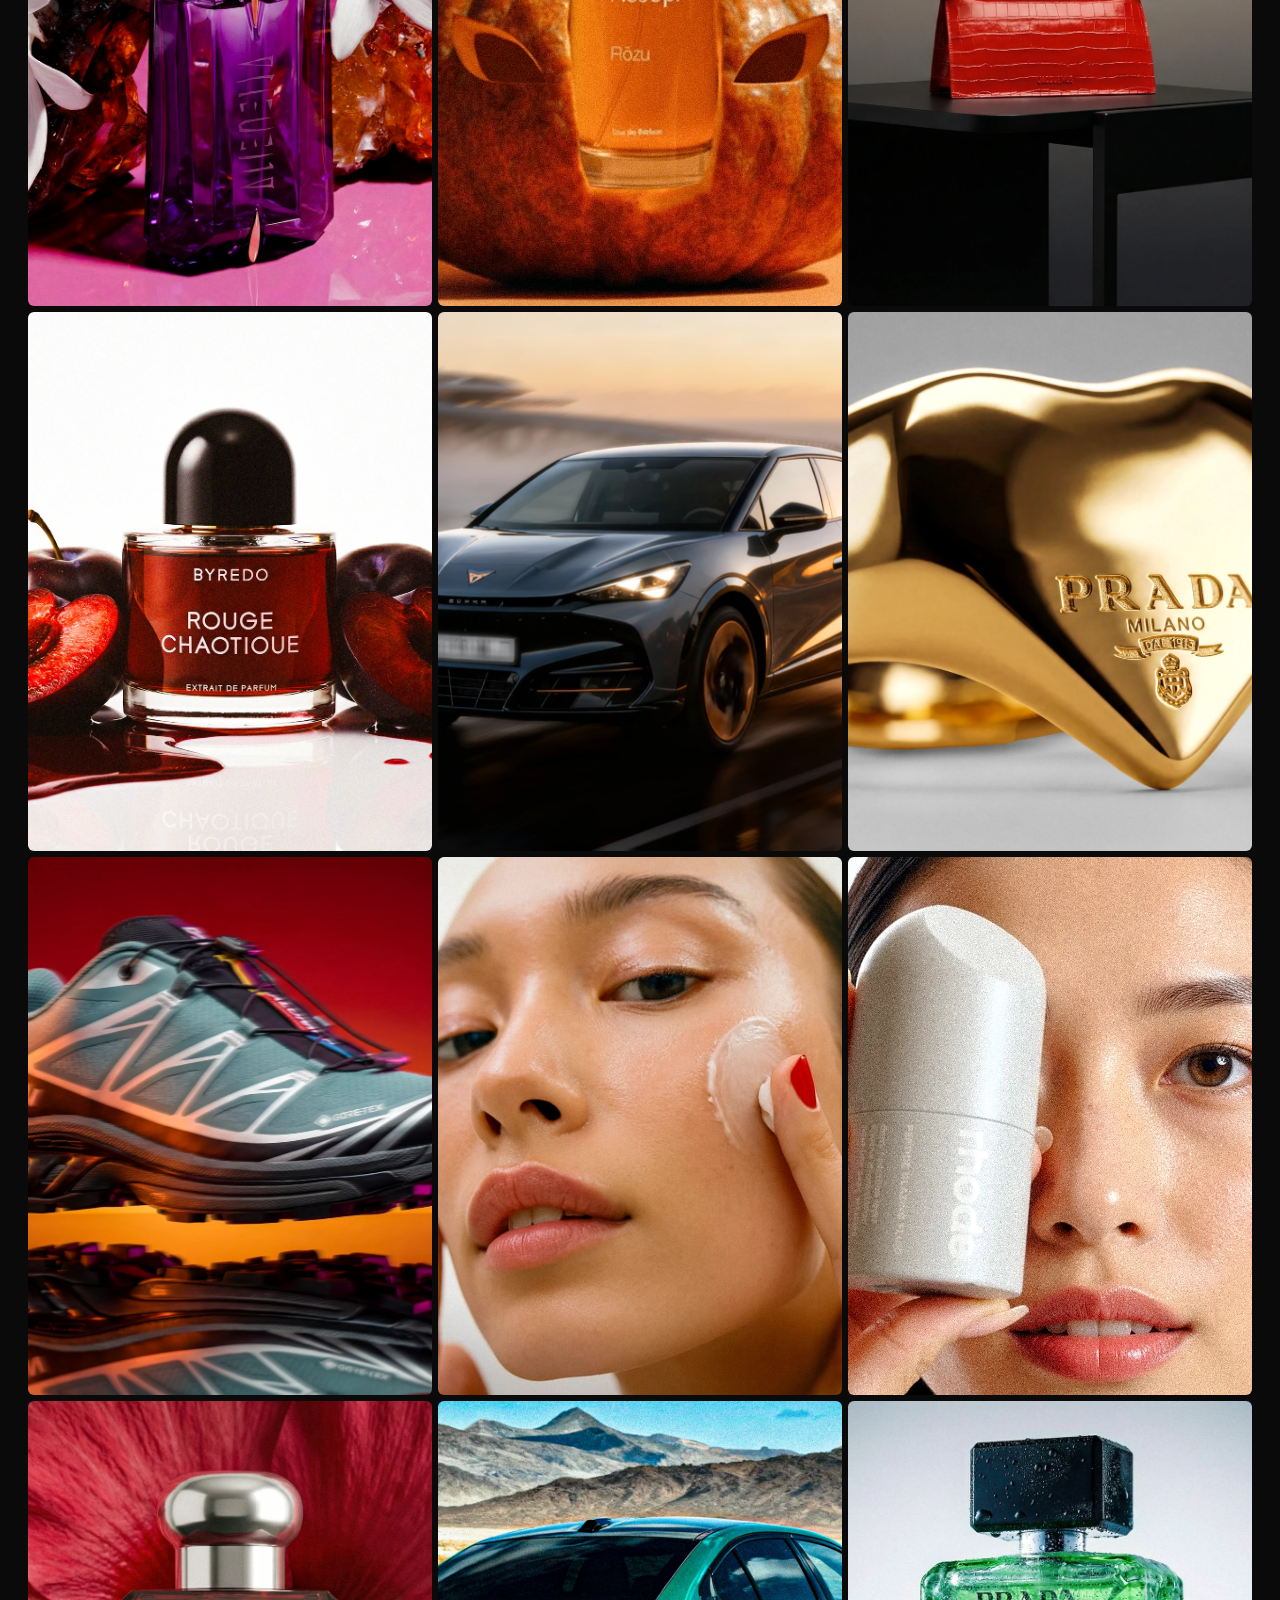
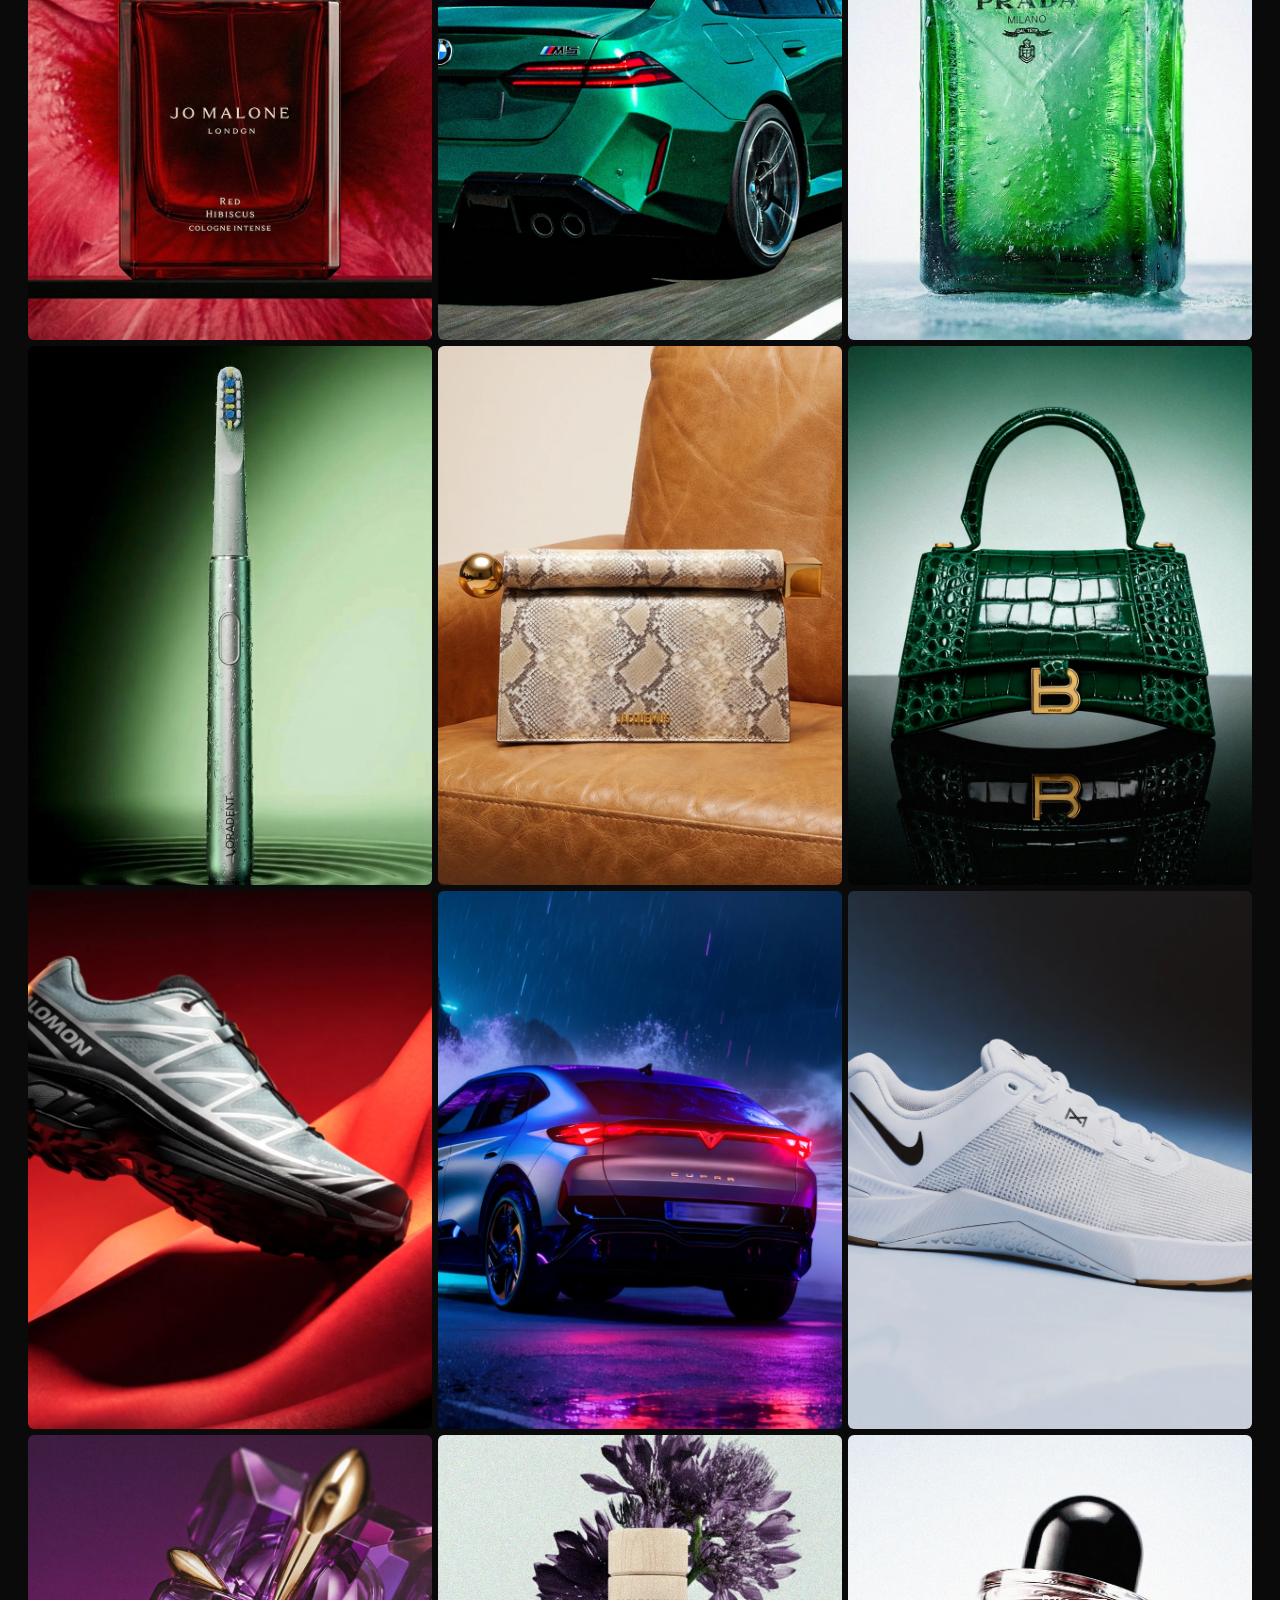
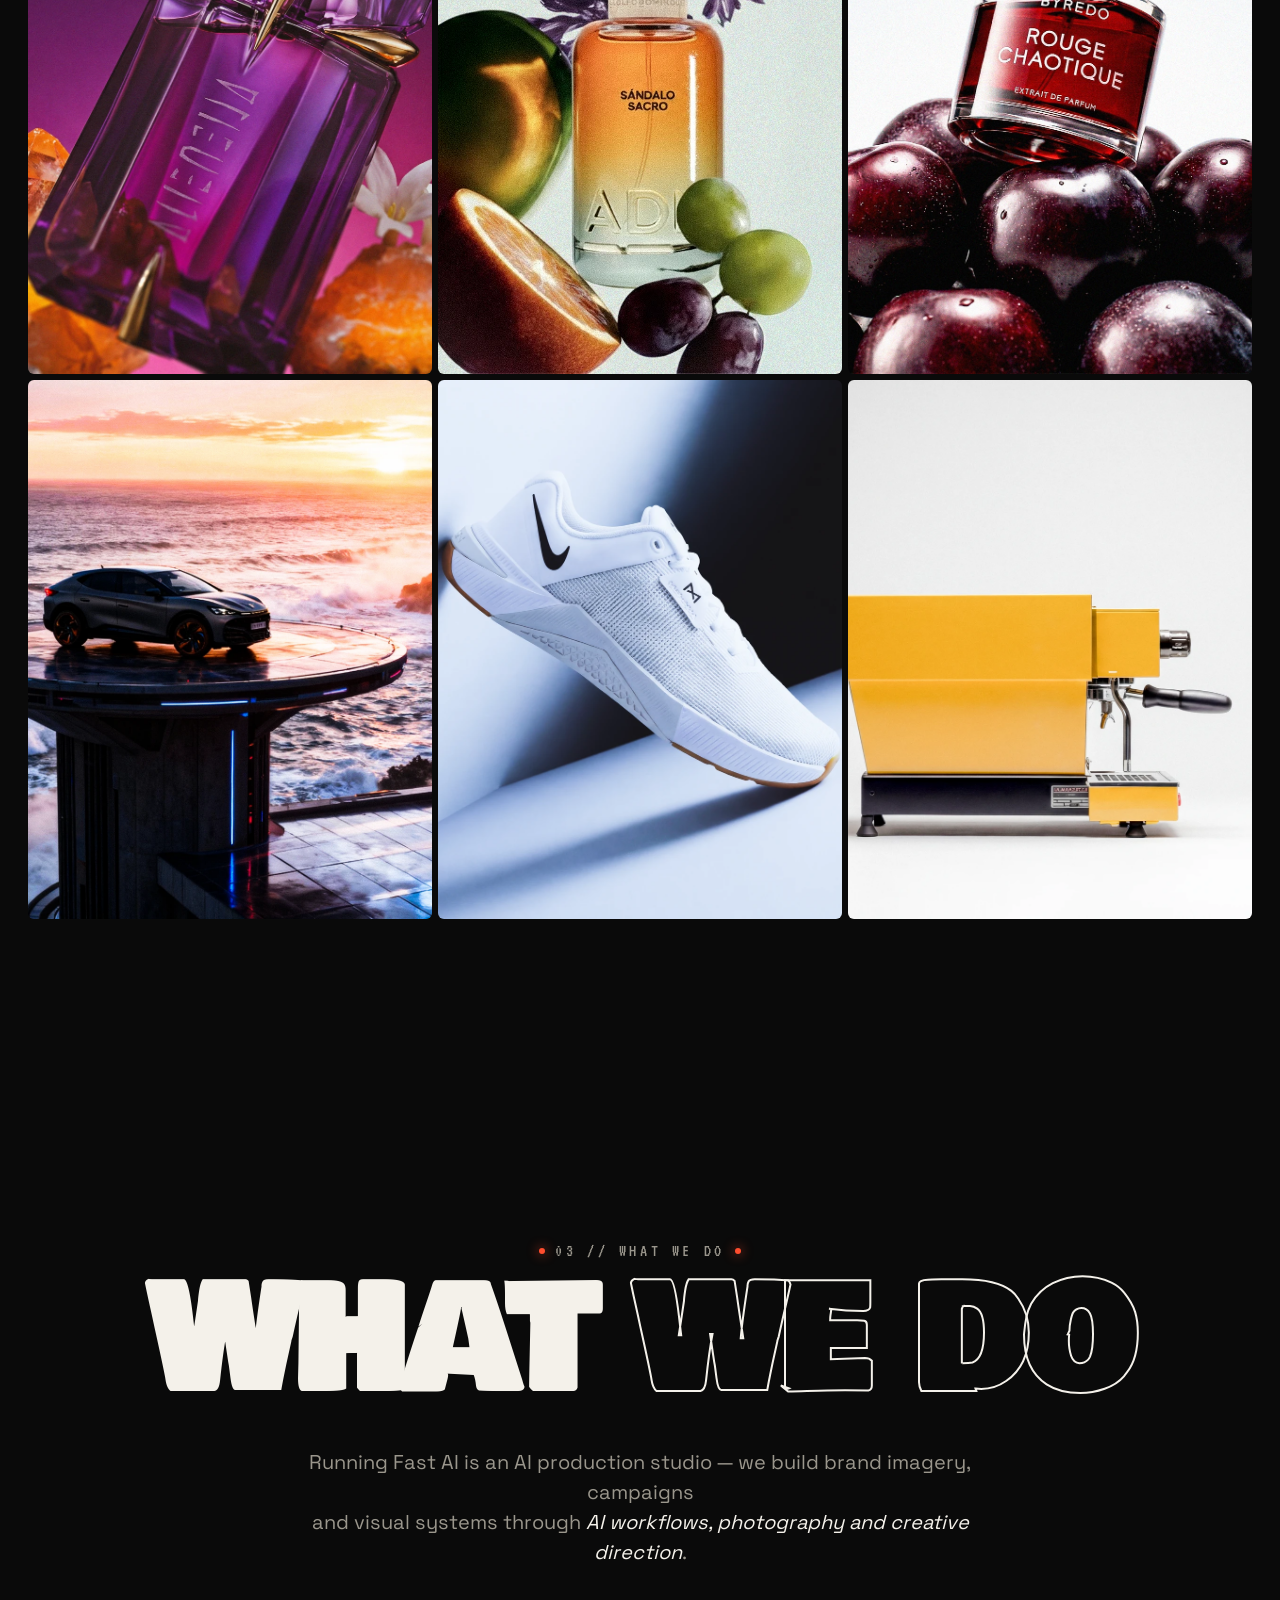
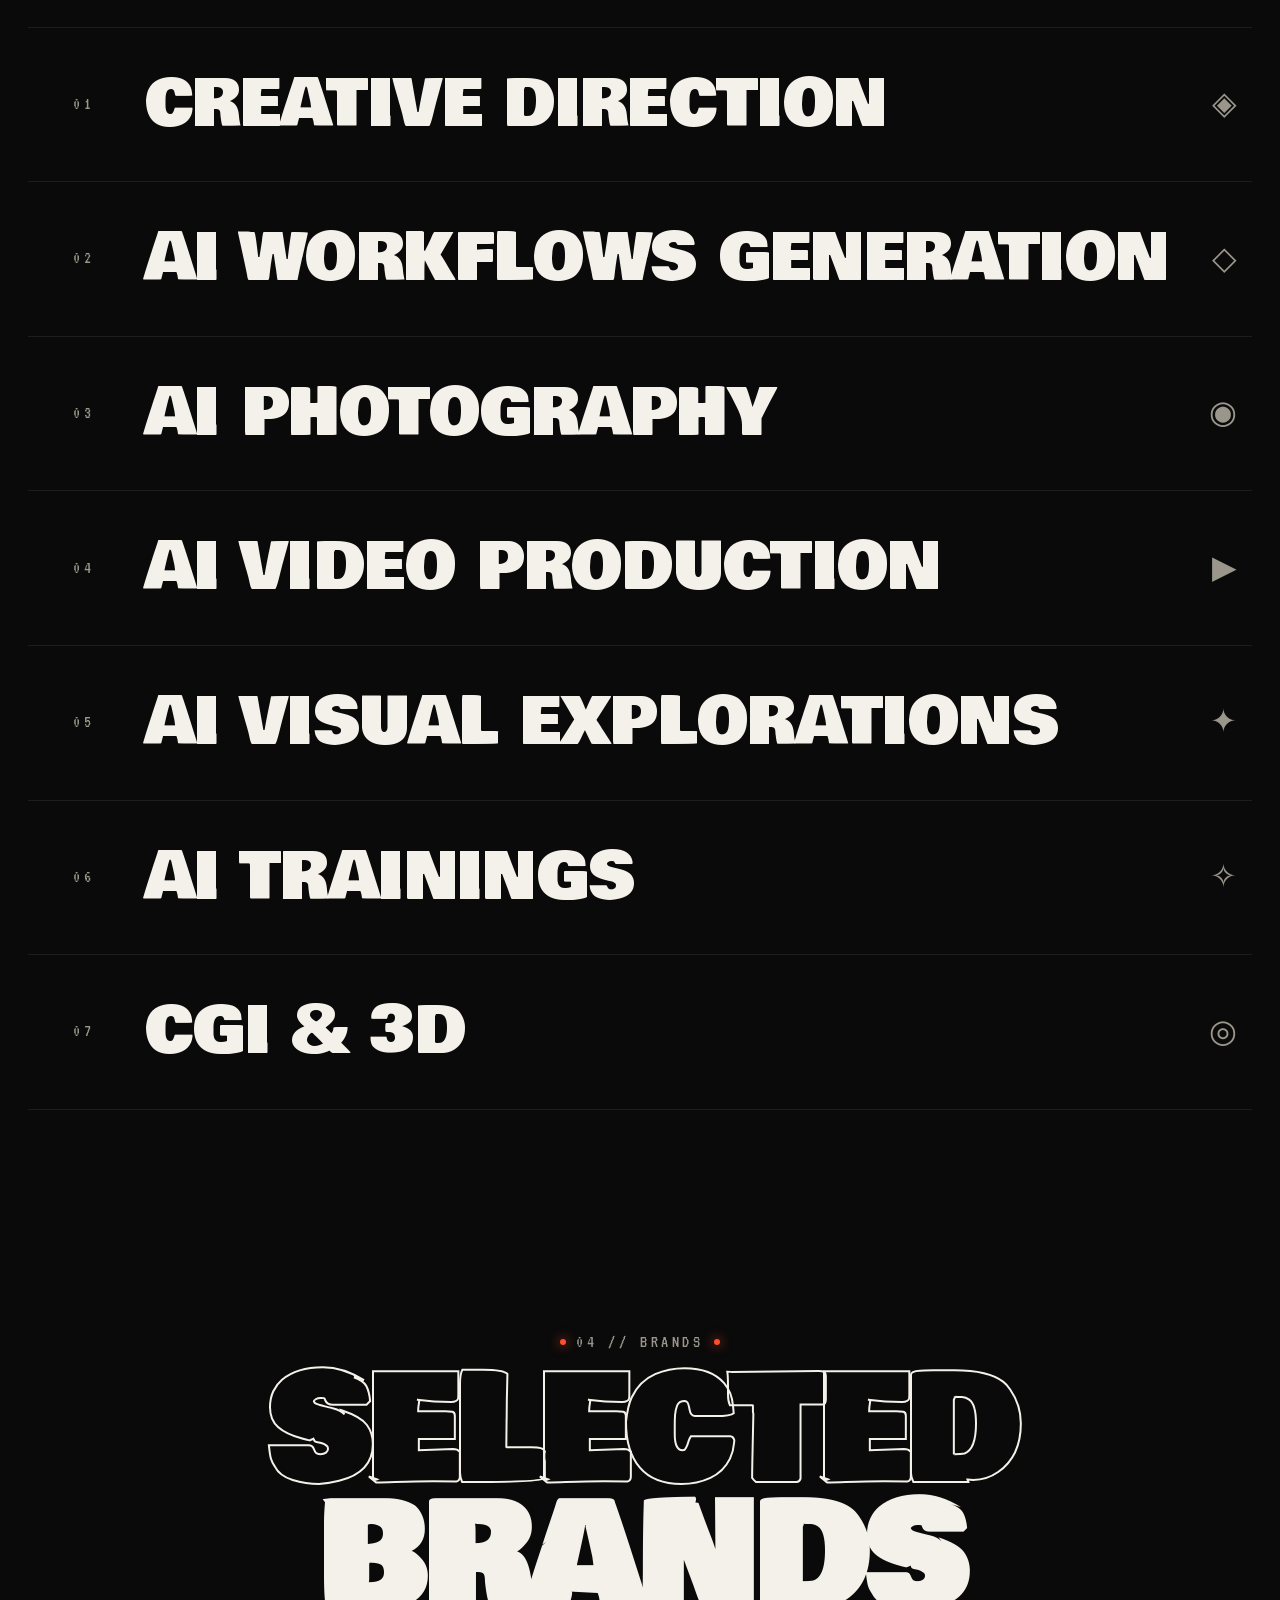
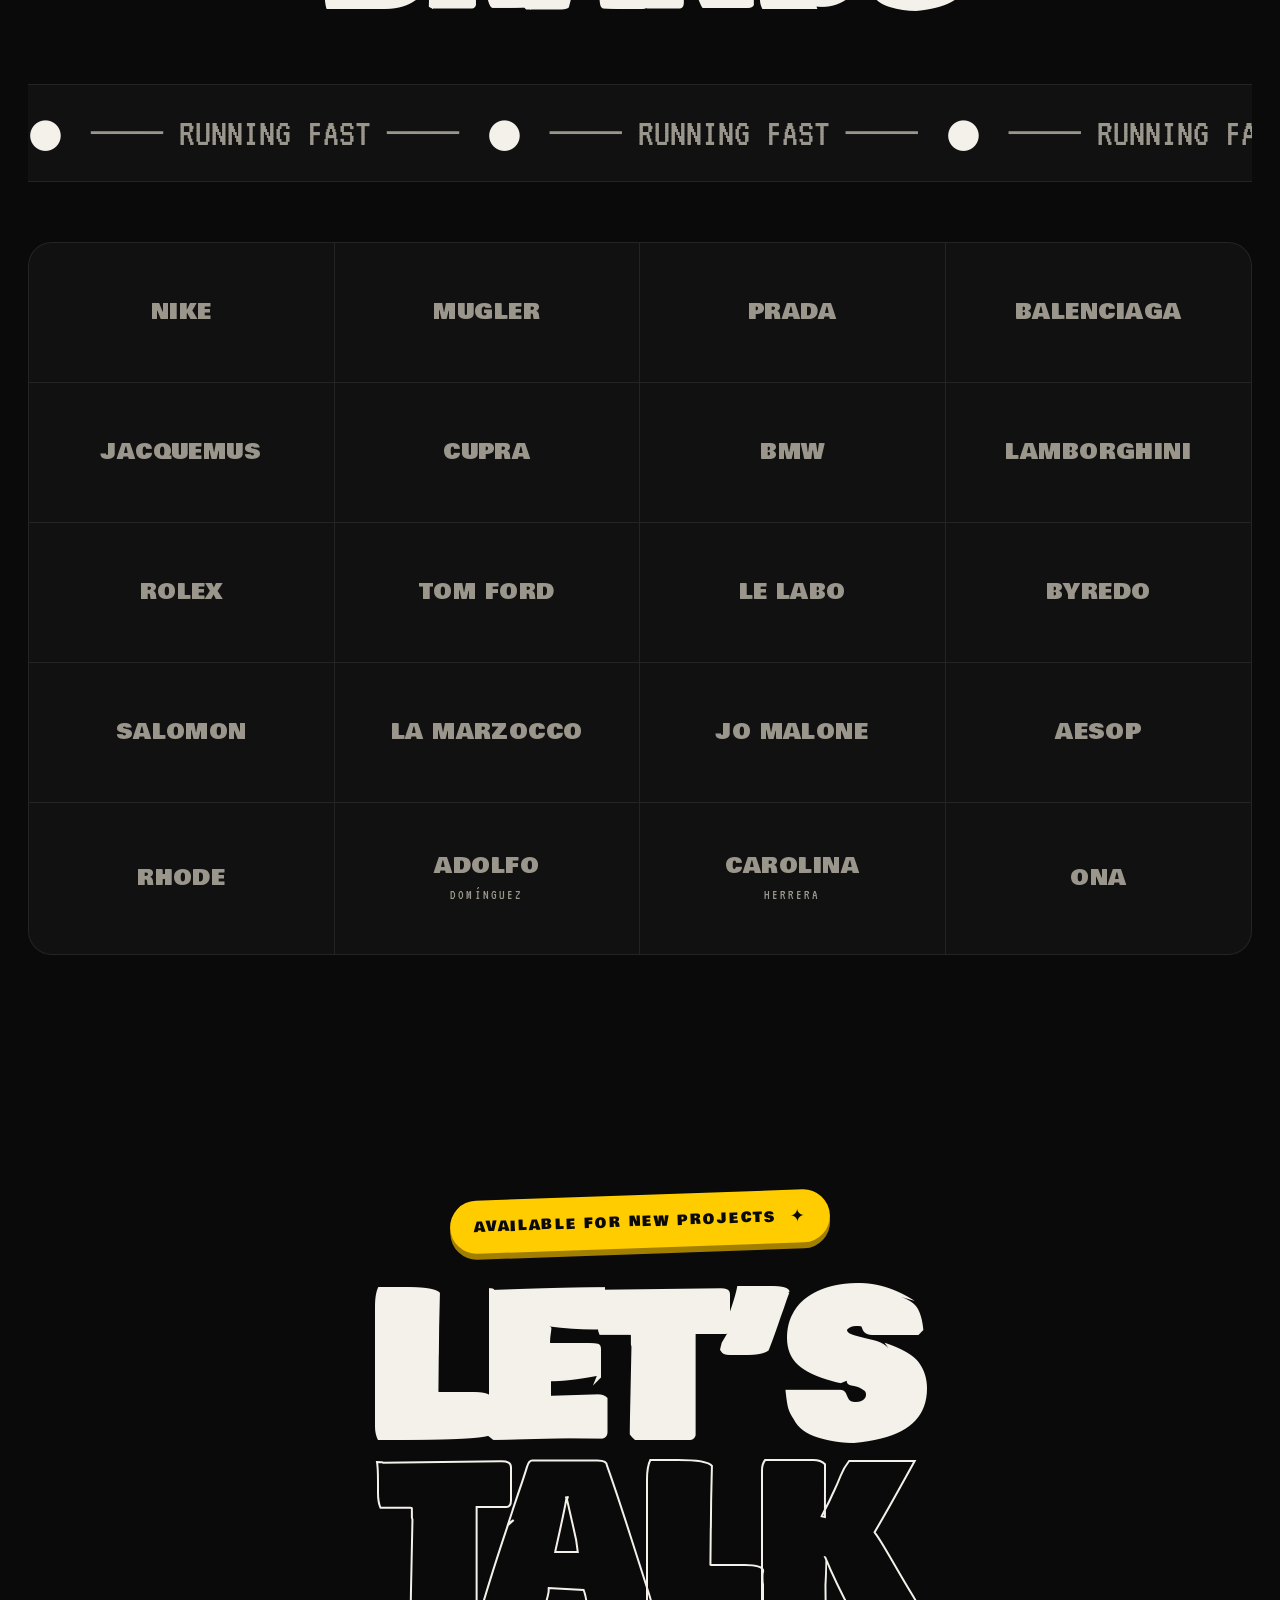
==== commit 0425bdba: "Fix BRAND & IMAGE full-width + Byredo Chaotique Rouge 2026 - Mega-stack: single word per line at 22v" ====
--- a/index.html
+++ b/index.html
@@ -83,14 +83,14 @@
   <section class="portal-section">
 
     <div class="mega-stack">
-      <div class="mega-line" data-word="BRAND">
-        <span>BRAND</span><span>BRAND</span><span>BRAND</span>
-      </div>
-      <div class="mega-line mega-line-ai" data-word="&amp;">
-        <span>&amp;</span><span>&amp;</span><span>&amp;</span><span>&amp;</span>
-      </div>
-      <div class="mega-line" data-word="IMAGE">
-        <span>IMAGE</span><span>IMAGE</span>
+      <div class="mega-line">
+        <span>BRAND</span>
+      </div>
+      <div class="mega-line mega-line-ai">
+        <span>&amp;</span>
+      </div>
+      <div class="mega-line mega-line-stroke">
+        <span>IMAGE</span>
       </div>
 
       <div class="portal-visual">
@@ -126,7 +126,7 @@
         <div class="project-media">
           <video class="project-card-video" src="Vault/Vault/Spots/RogueChaotique.mp4" autoplay muted loop playsinline preload="auto"></video>
           <div class="project-overlay">
-            <span class="project-tag">BYREDO · CAUTIC ROUGE · 2025</span>
+            <span class="project-tag">BYREDO · CHAOTIQUE ROUGE · 2026</span>
             <span class="project-play">↗</span>
           </div>
         </div>
--- a/wimeik.css
+++ b/wimeik.css
@@ -273,25 +273,23 @@
 
 .mega-stack{
   position:relative;
-  padding: 40px 20px;
+  padding: 40px 0;
+  overflow: hidden;
+  width: 100%;
 }
 .mega-line{
   font-family:'Bowlby One','Archivo Black', sans-serif;
-  font-size: clamp(80px, 18vw, 280px);
+  font-size: clamp(80px, 22vw, 340px);
   line-height: .85;
   letter-spacing:-.02em;
   text-transform: uppercase;
   white-space: nowrap;
-  display:flex; justify-content:center; gap: .4em;
-  overflow: hidden;
+  display:flex; justify-content:center;
   position:relative; z-index:2;
   will-change: transform;
 }
-.mega-line > span:nth-child(1){ color: var(--ink); }
-.mega-line > span:nth-child(2){ color: transparent; -webkit-text-stroke: 2px var(--ink); }
-.mega-line > span:nth-child(3){ color: var(--accent); }
-.mega-line > span:nth-child(4){ color: transparent; -webkit-text-stroke: 2px var(--accent); }
-
+.mega-line > span{ color: var(--ink); }
+.mega-line-stroke > span{ color: transparent; -webkit-text-stroke: 2px var(--ink); }
 .mega-line-ai{
   color: var(--accent);
 }
@@ -542,7 +540,13 @@
 @keyframes rollup{ to{ transform: translateY(-36px); } }
 
 /* ===== TICKER ===== */
+@property --ba {
+  syntax: '<angle>';
+  initial-value: 0deg;
+  inherits: false;
+}
 .ticker{
+  position: relative;
   border-top: 1px solid rgba(255,255,255,.12);
   border-bottom: 1px solid rgba(255,255,255,.12);
   background: var(--accent);
@@ -550,6 +554,35 @@
   overflow:hidden;
   padding: 14px 0;
 }
+.ticker::before{
+  content: '';
+  position: absolute;
+  inset: 0;
+  padding: 2px;
+  box-sizing: border-box;
+  background: conic-gradient(from var(--ba),
+    transparent 0deg,
+    transparent 140deg,
+    rgba(255,255,255,.6) 165deg,
+    #fff 180deg,
+    rgba(255,255,255,.6) 195deg,
+    transparent 220deg,
+    transparent 360deg
+  );
+  -webkit-mask: linear-gradient(#000 0 0) content-box, linear-gradient(#000 0 0);
+  mask: linear-gradient(#000 0 0) content-box, linear-gradient(#000 0 0);
+  -webkit-mask-composite: xor;
+  mask-composite: exclude;
+  opacity: 0;
+  transition: opacity .35s ease;
+  pointer-events: none;
+  z-index: 2;
+}
+.ticker:hover::before{
+  opacity: 1;
+  animation: ba-spin 2.5s linear infinite;
+}
+@keyframes ba-spin{ to{ --ba: 360deg; } }
 .ticker-track{
   display:flex; white-space:nowrap;
   font-family:'Bowlby One','Archivo Black', sans-serif;
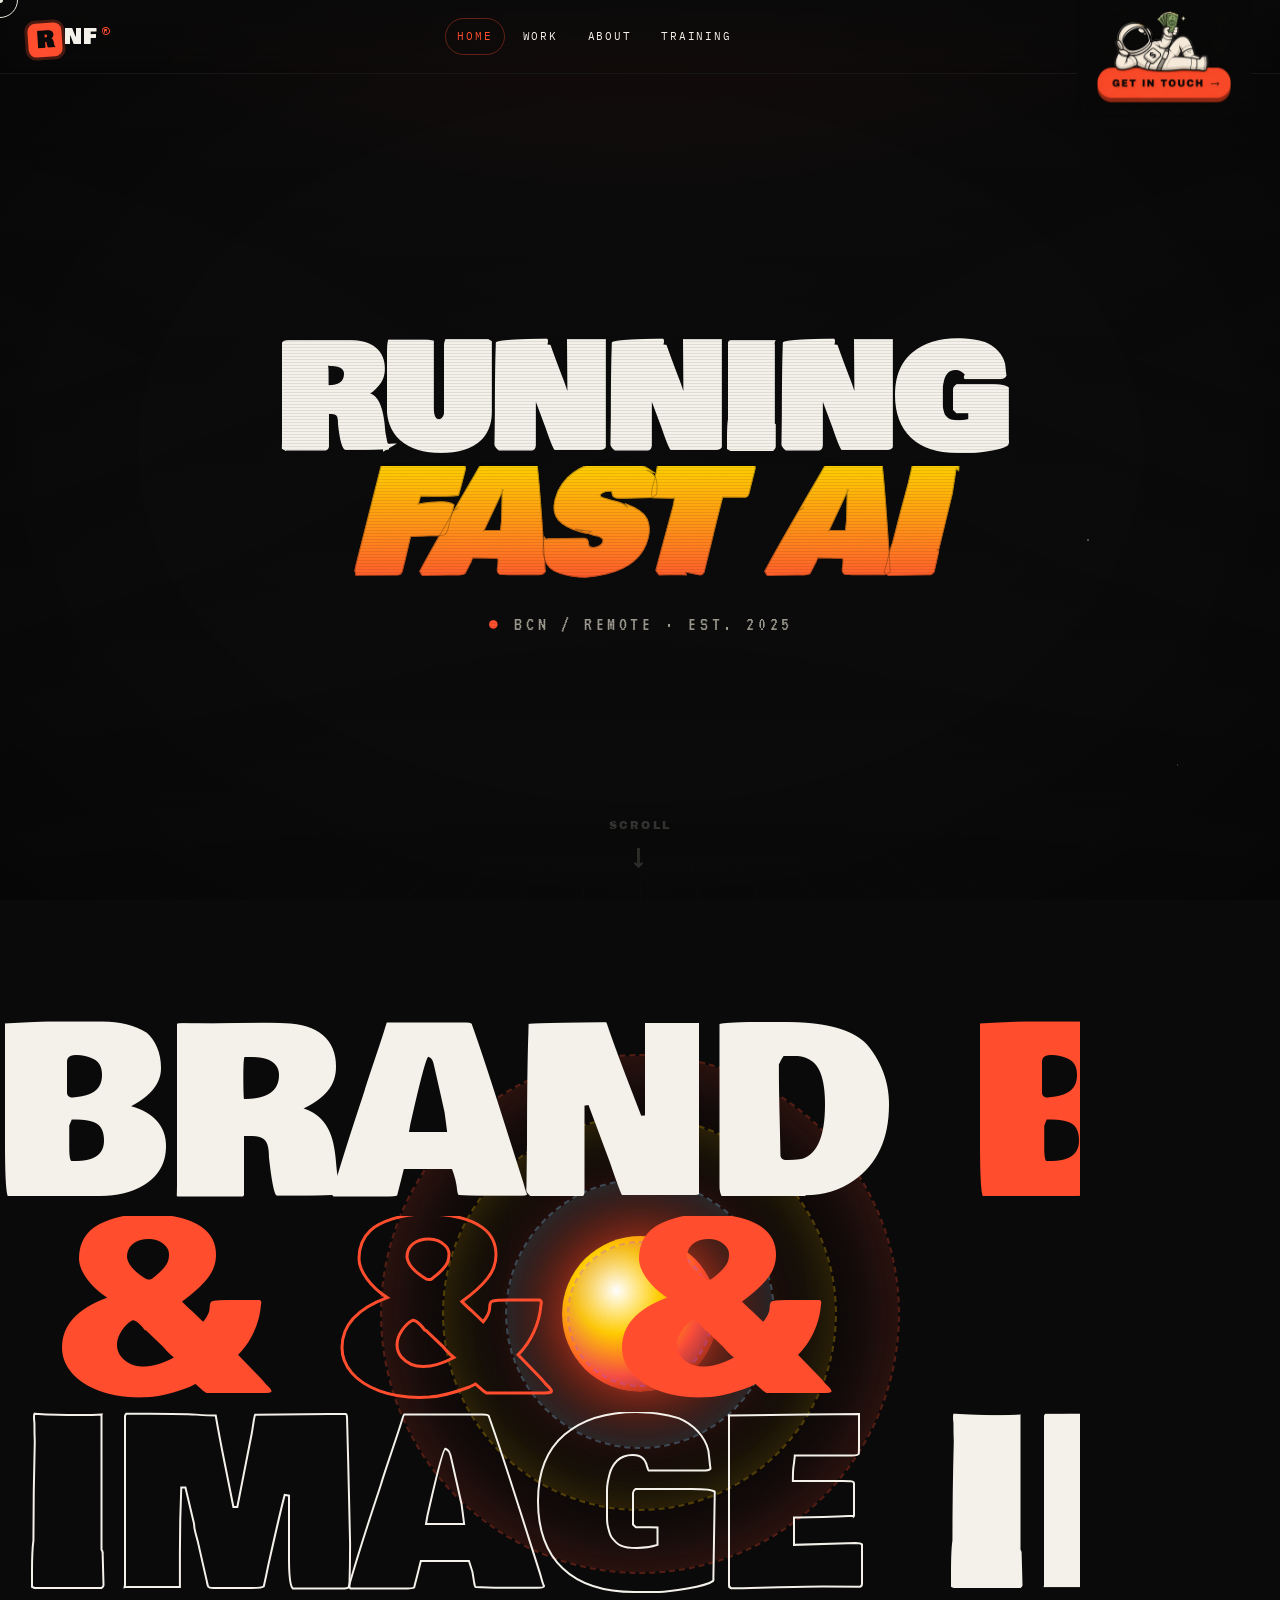
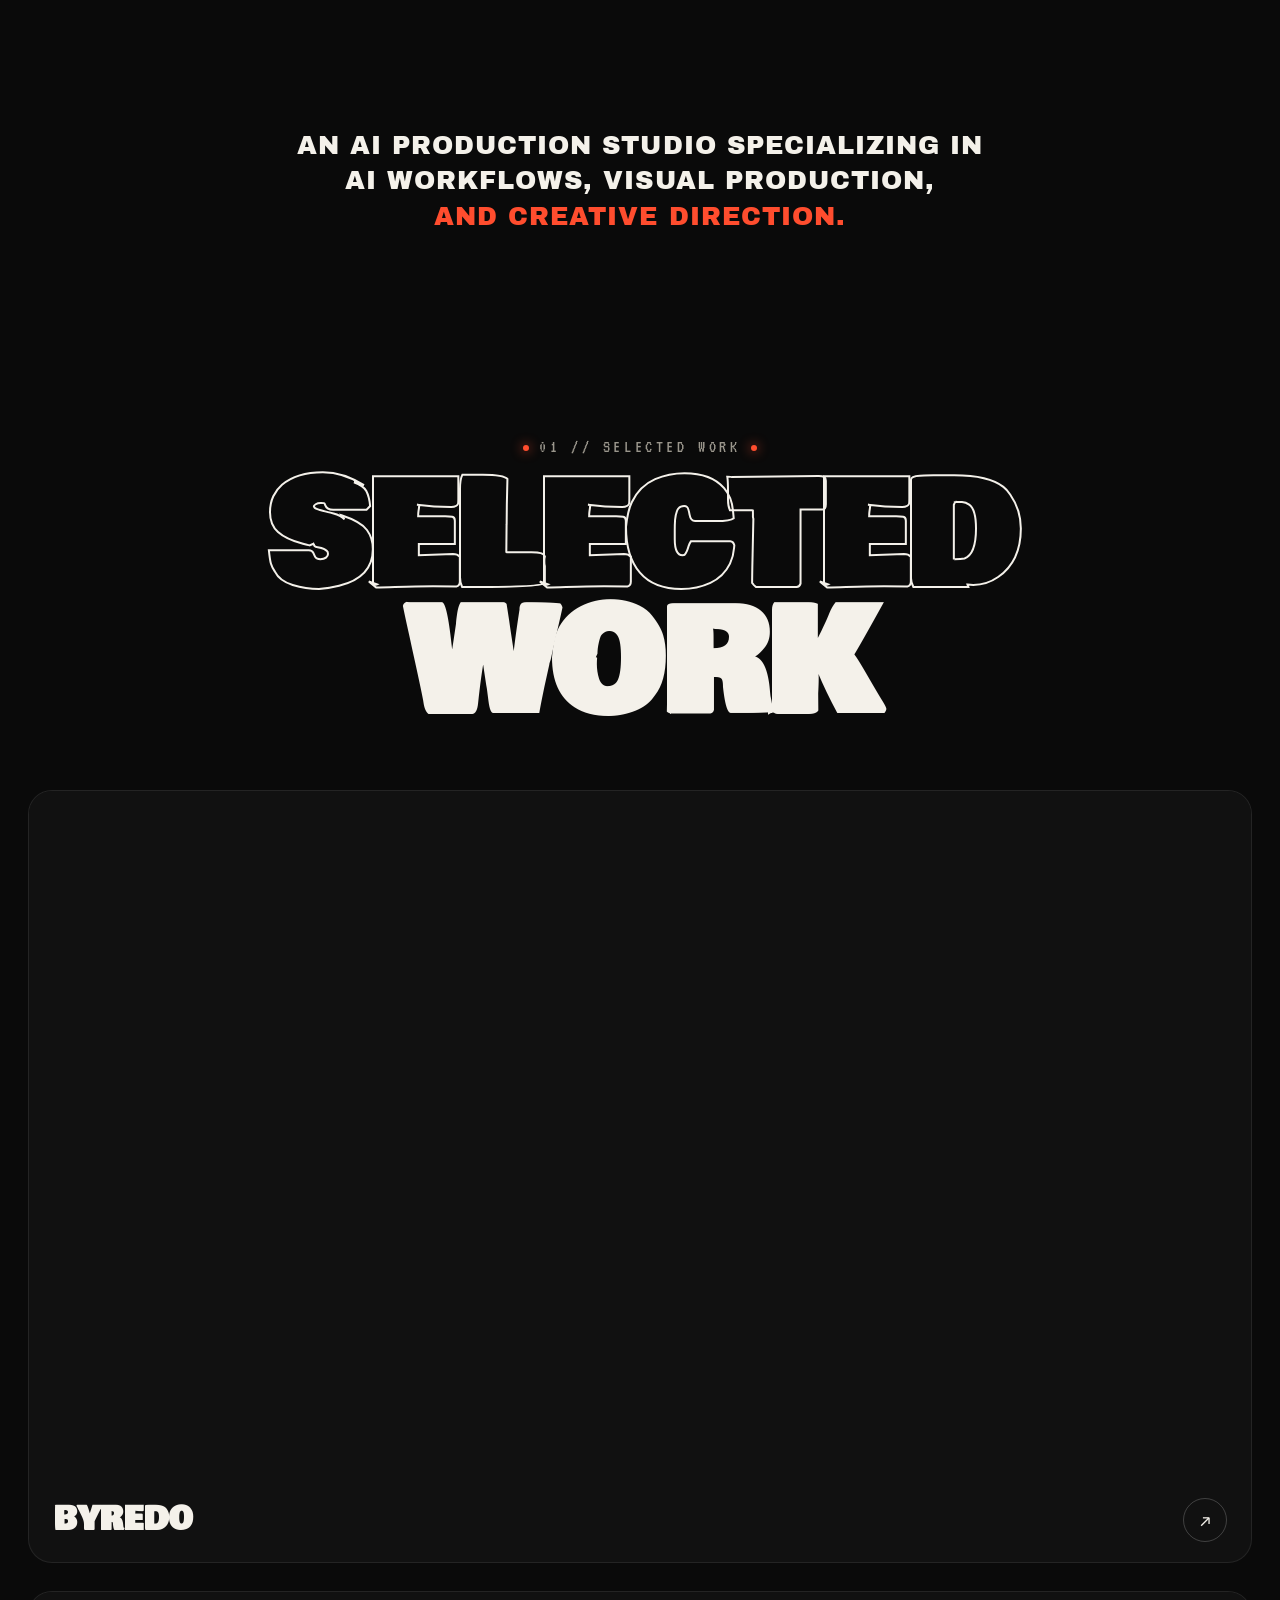
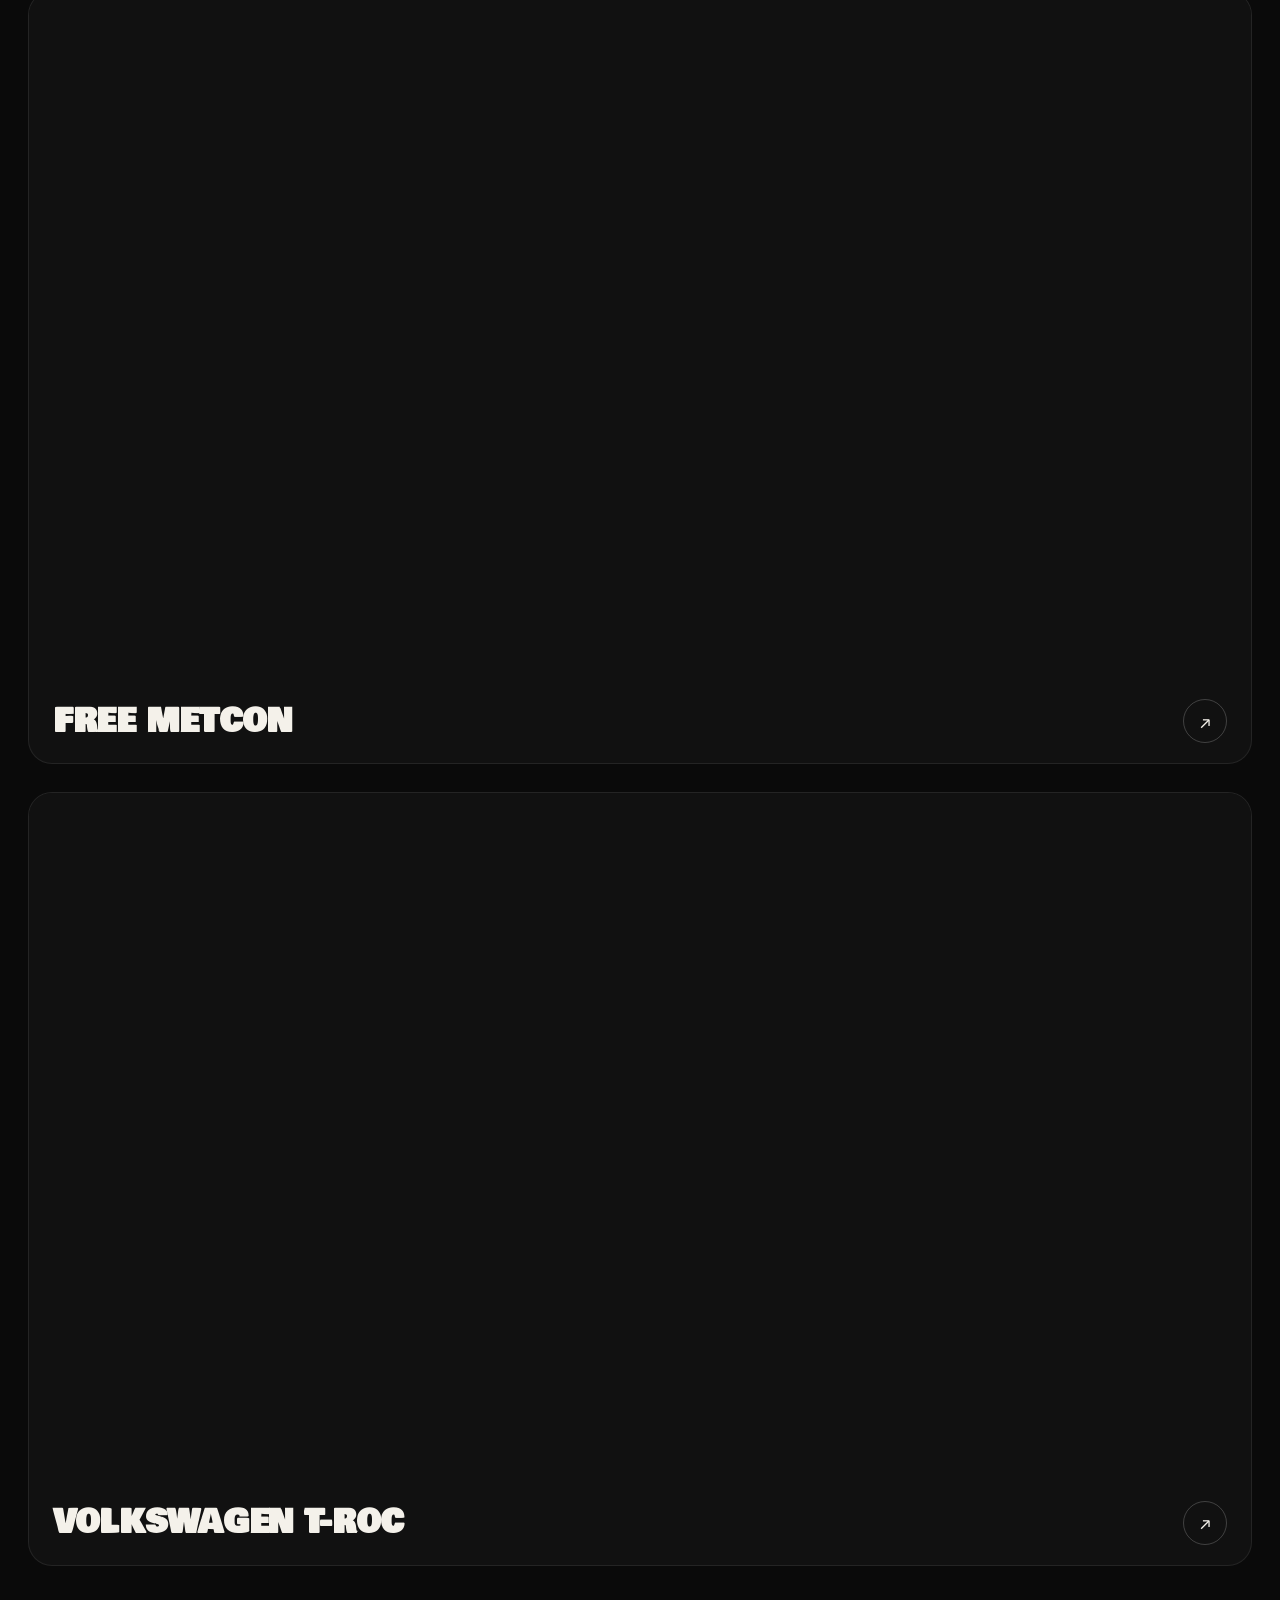
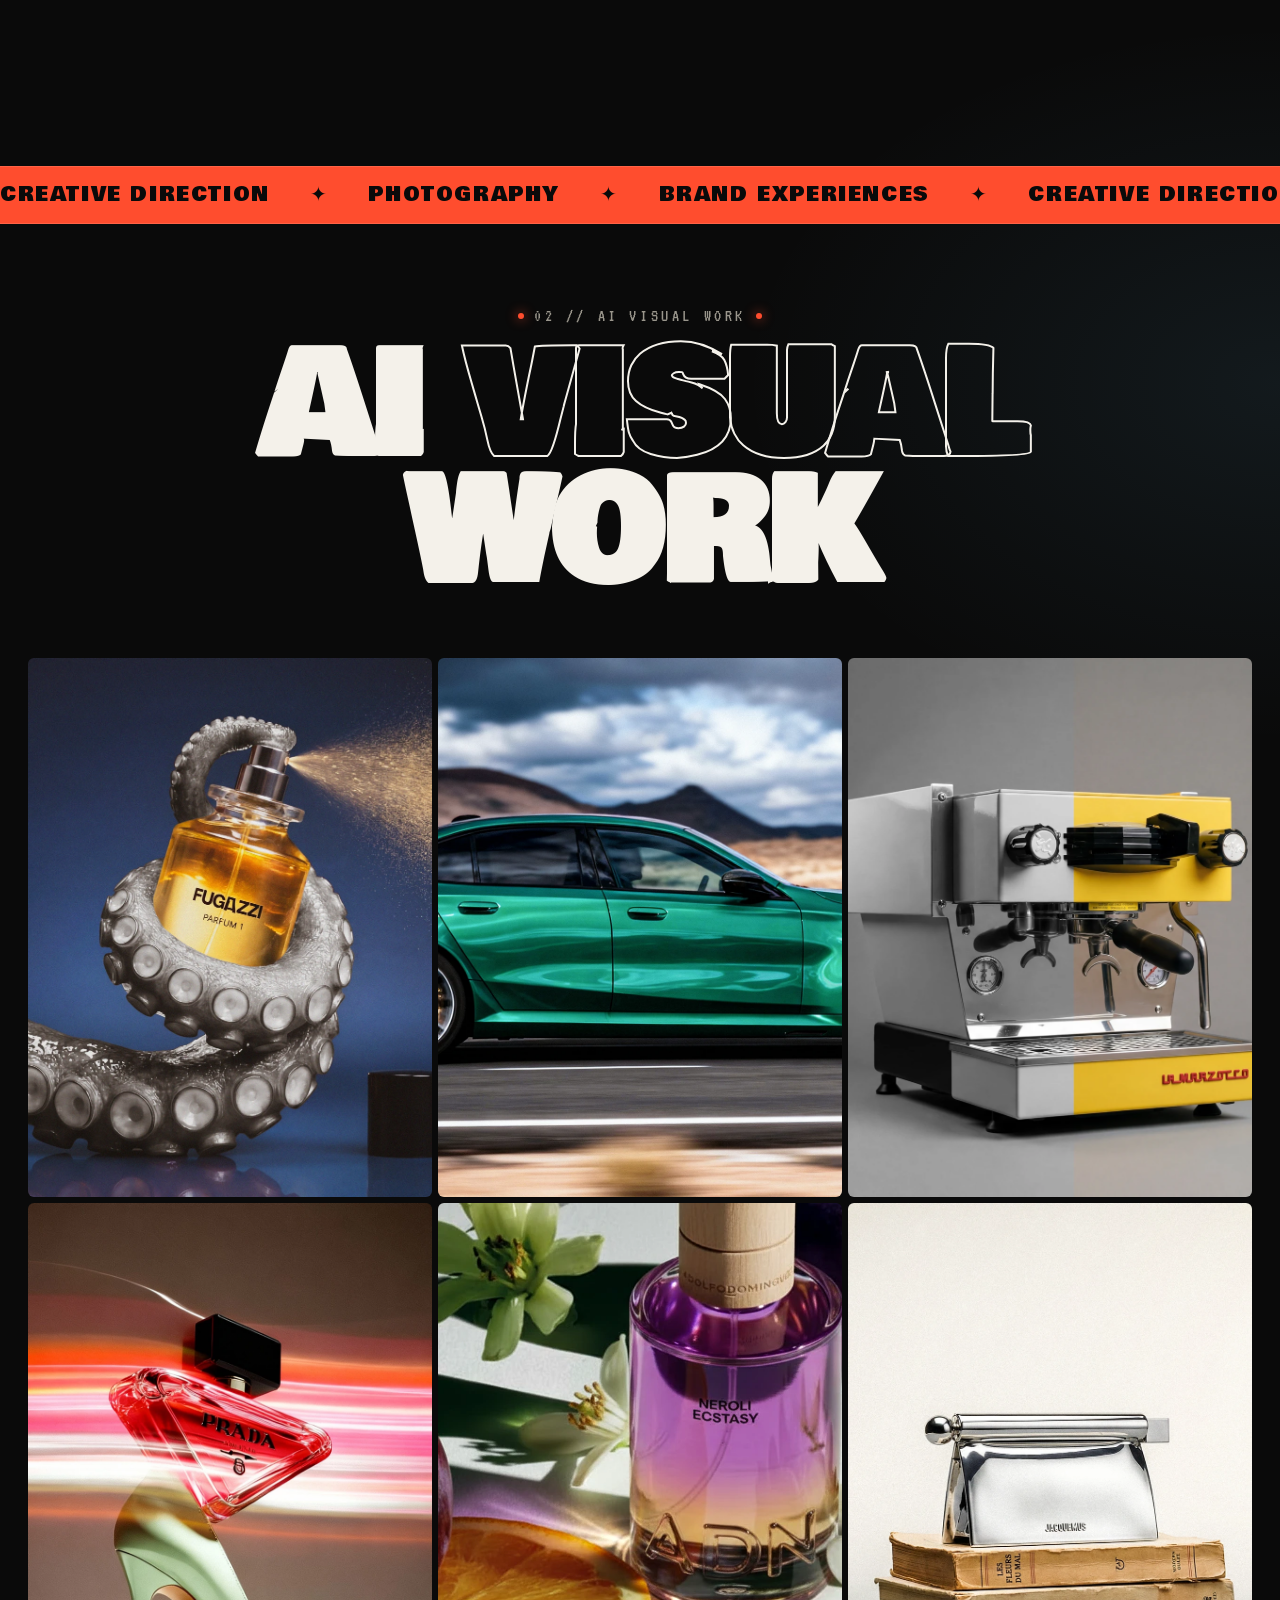
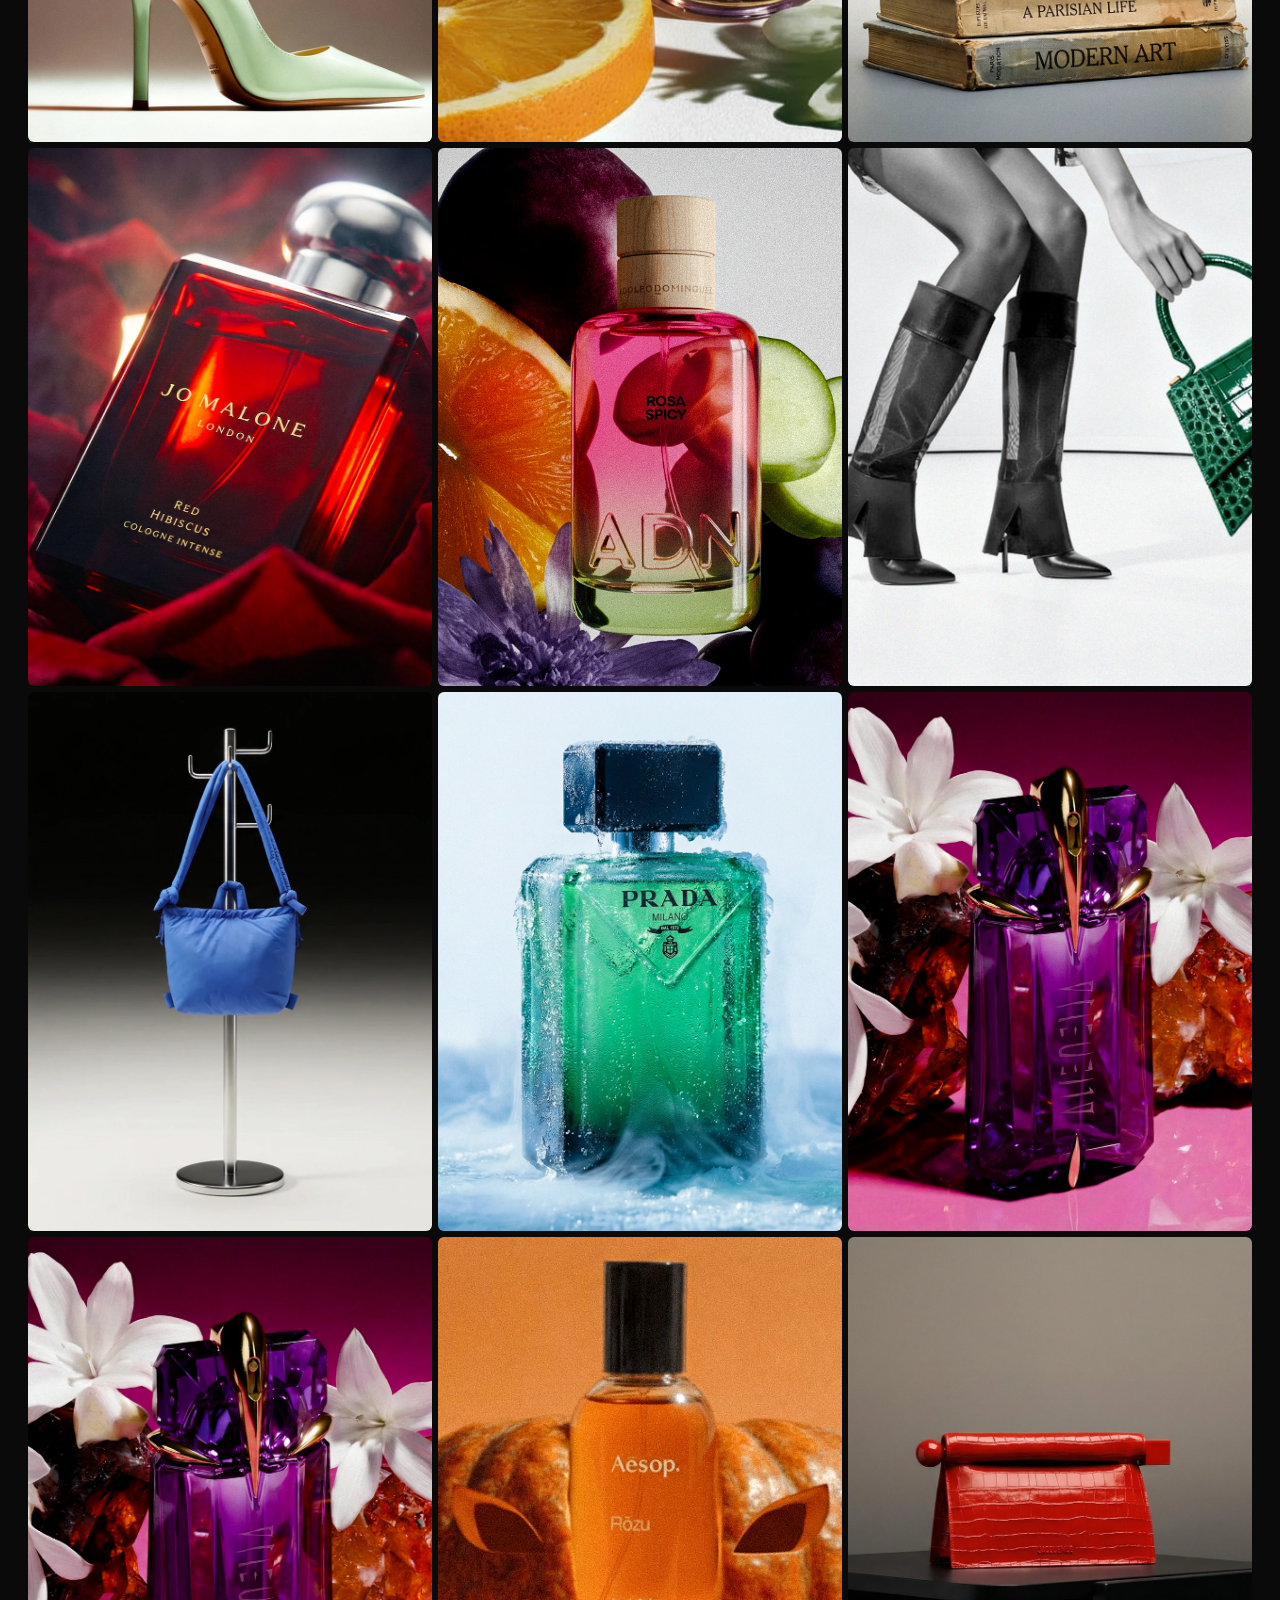
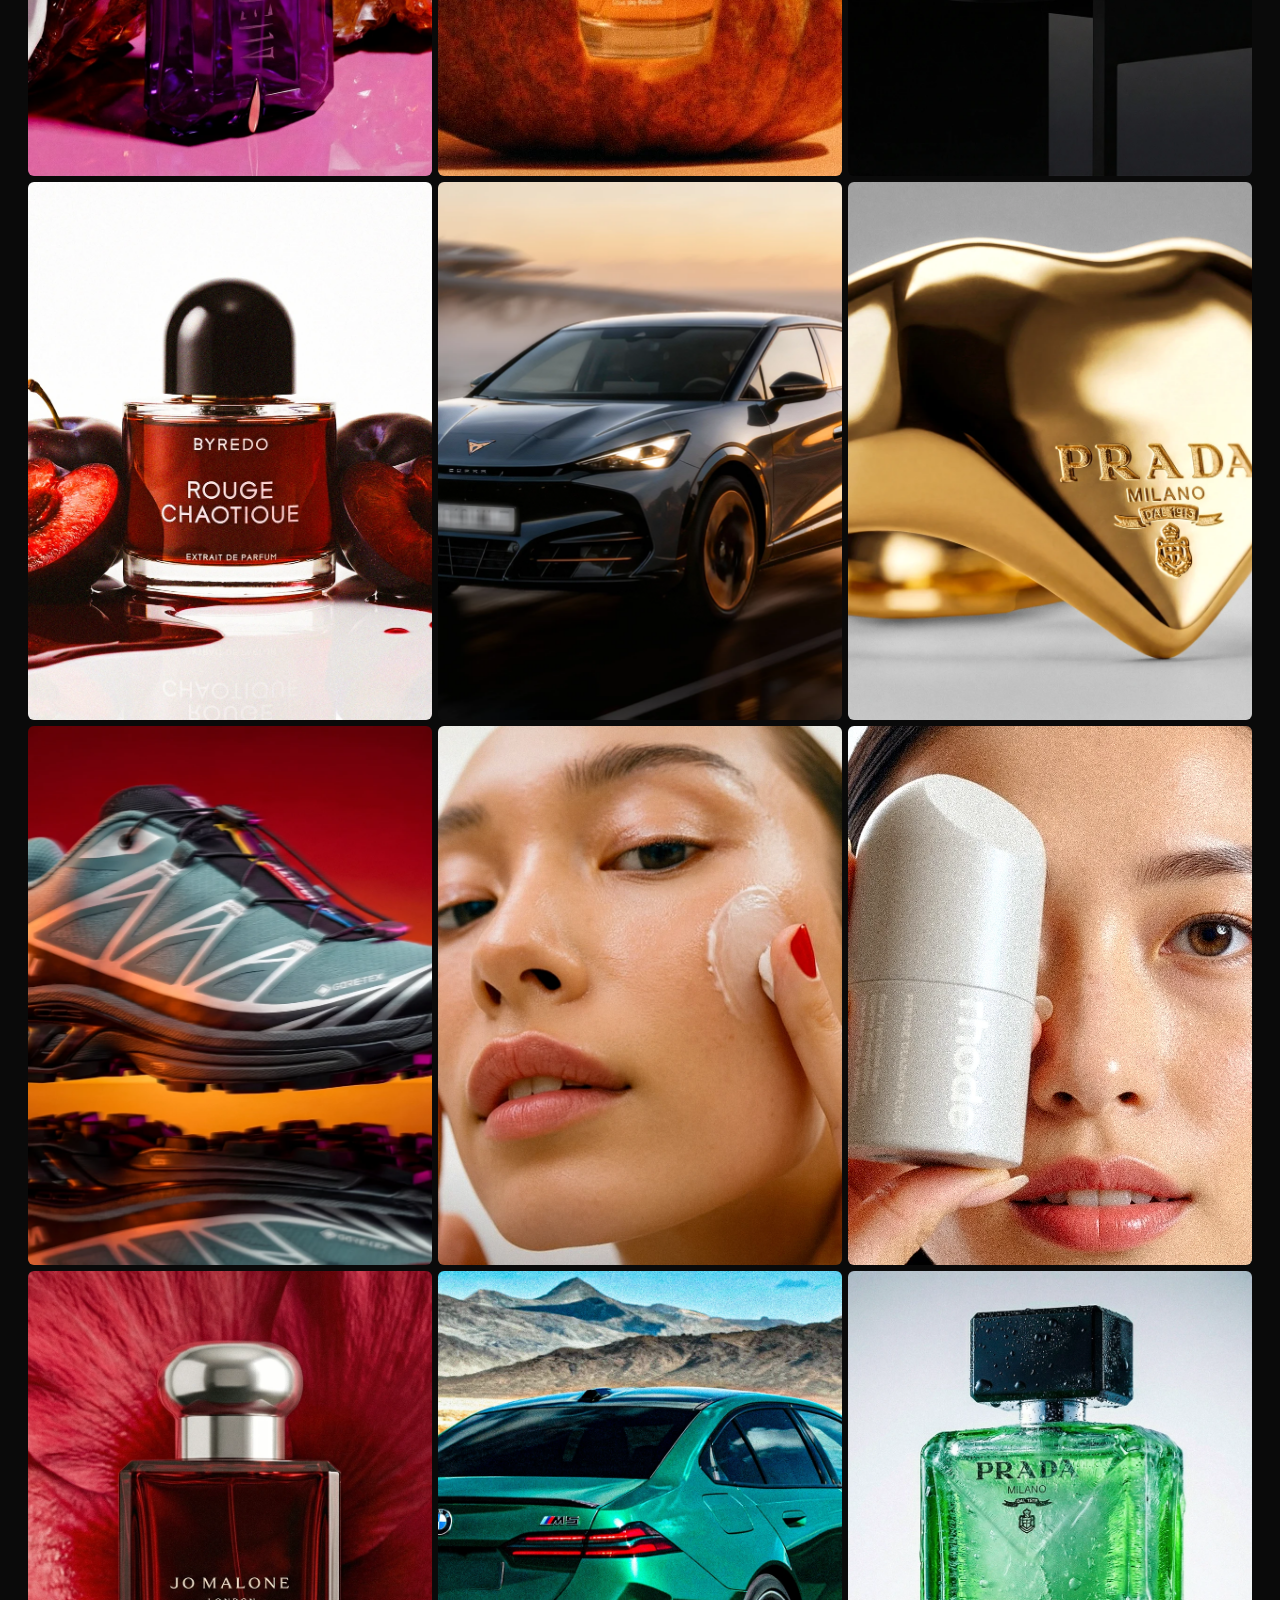
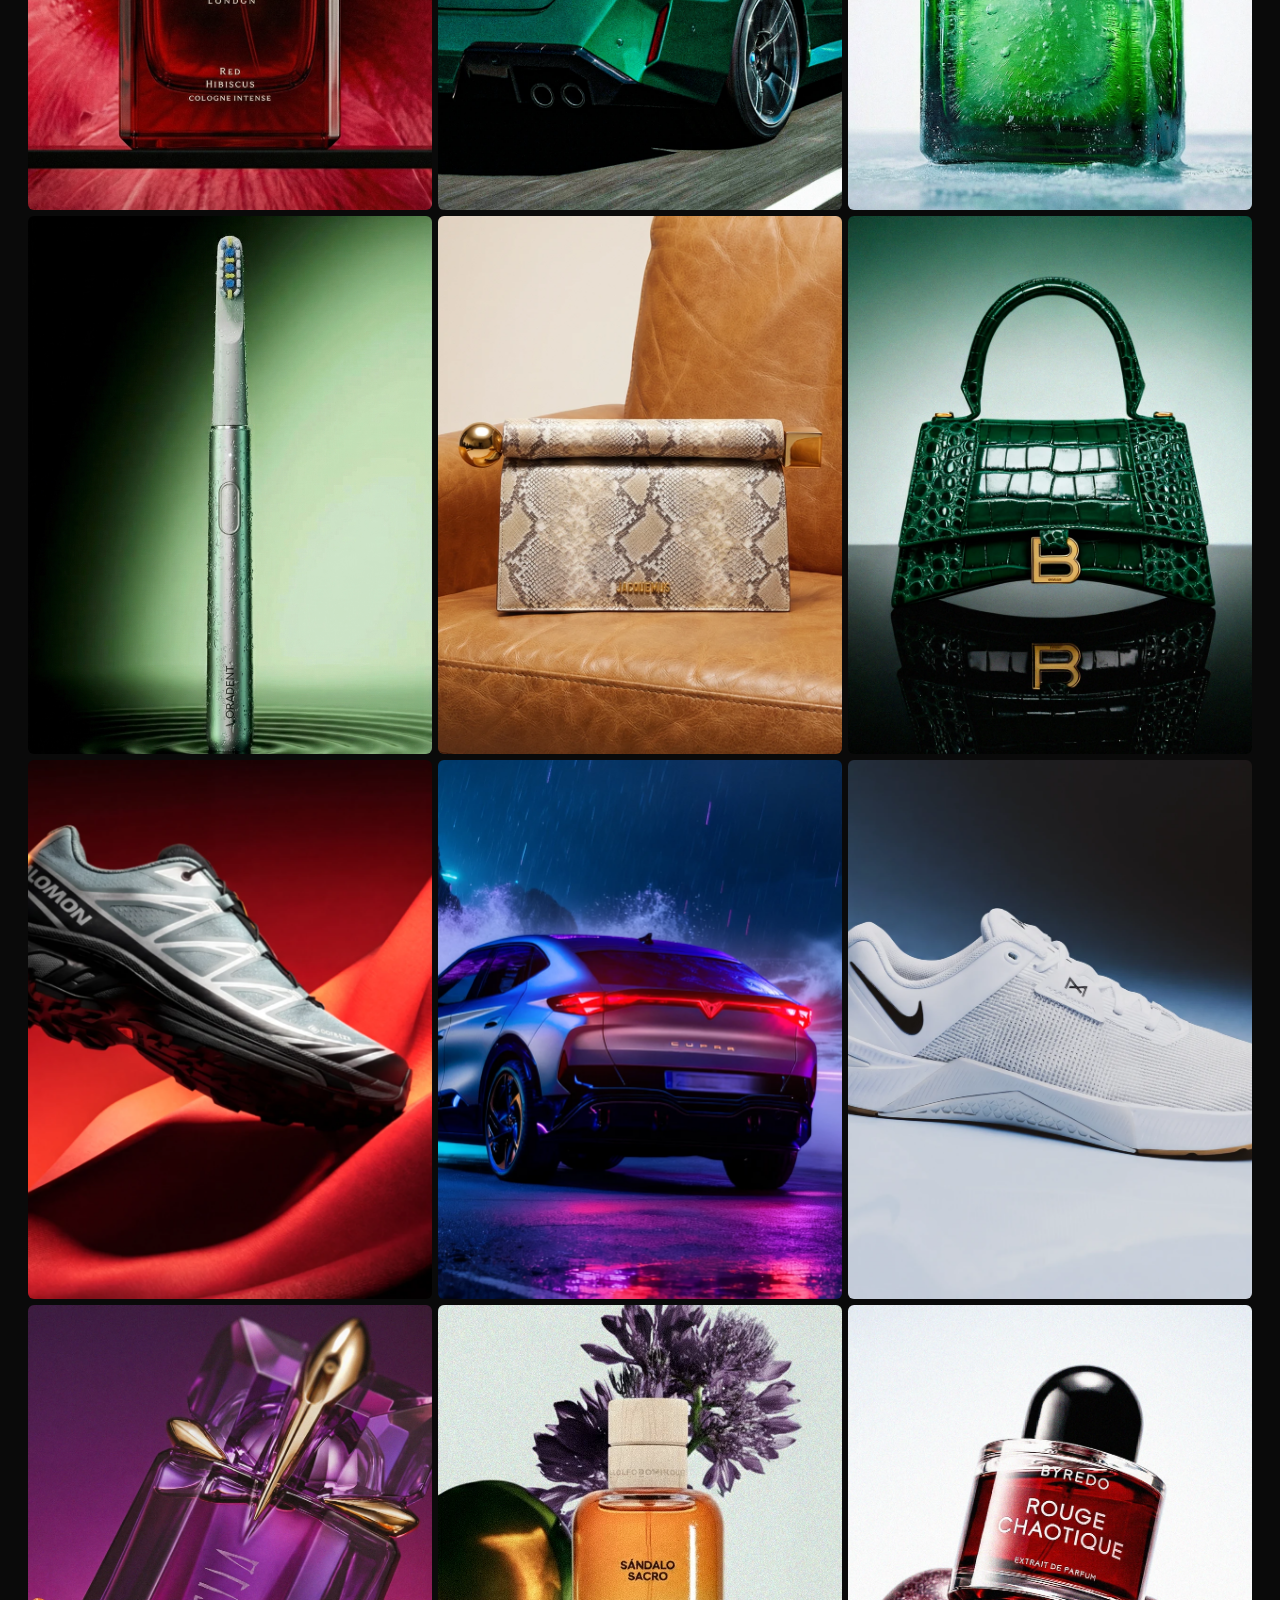
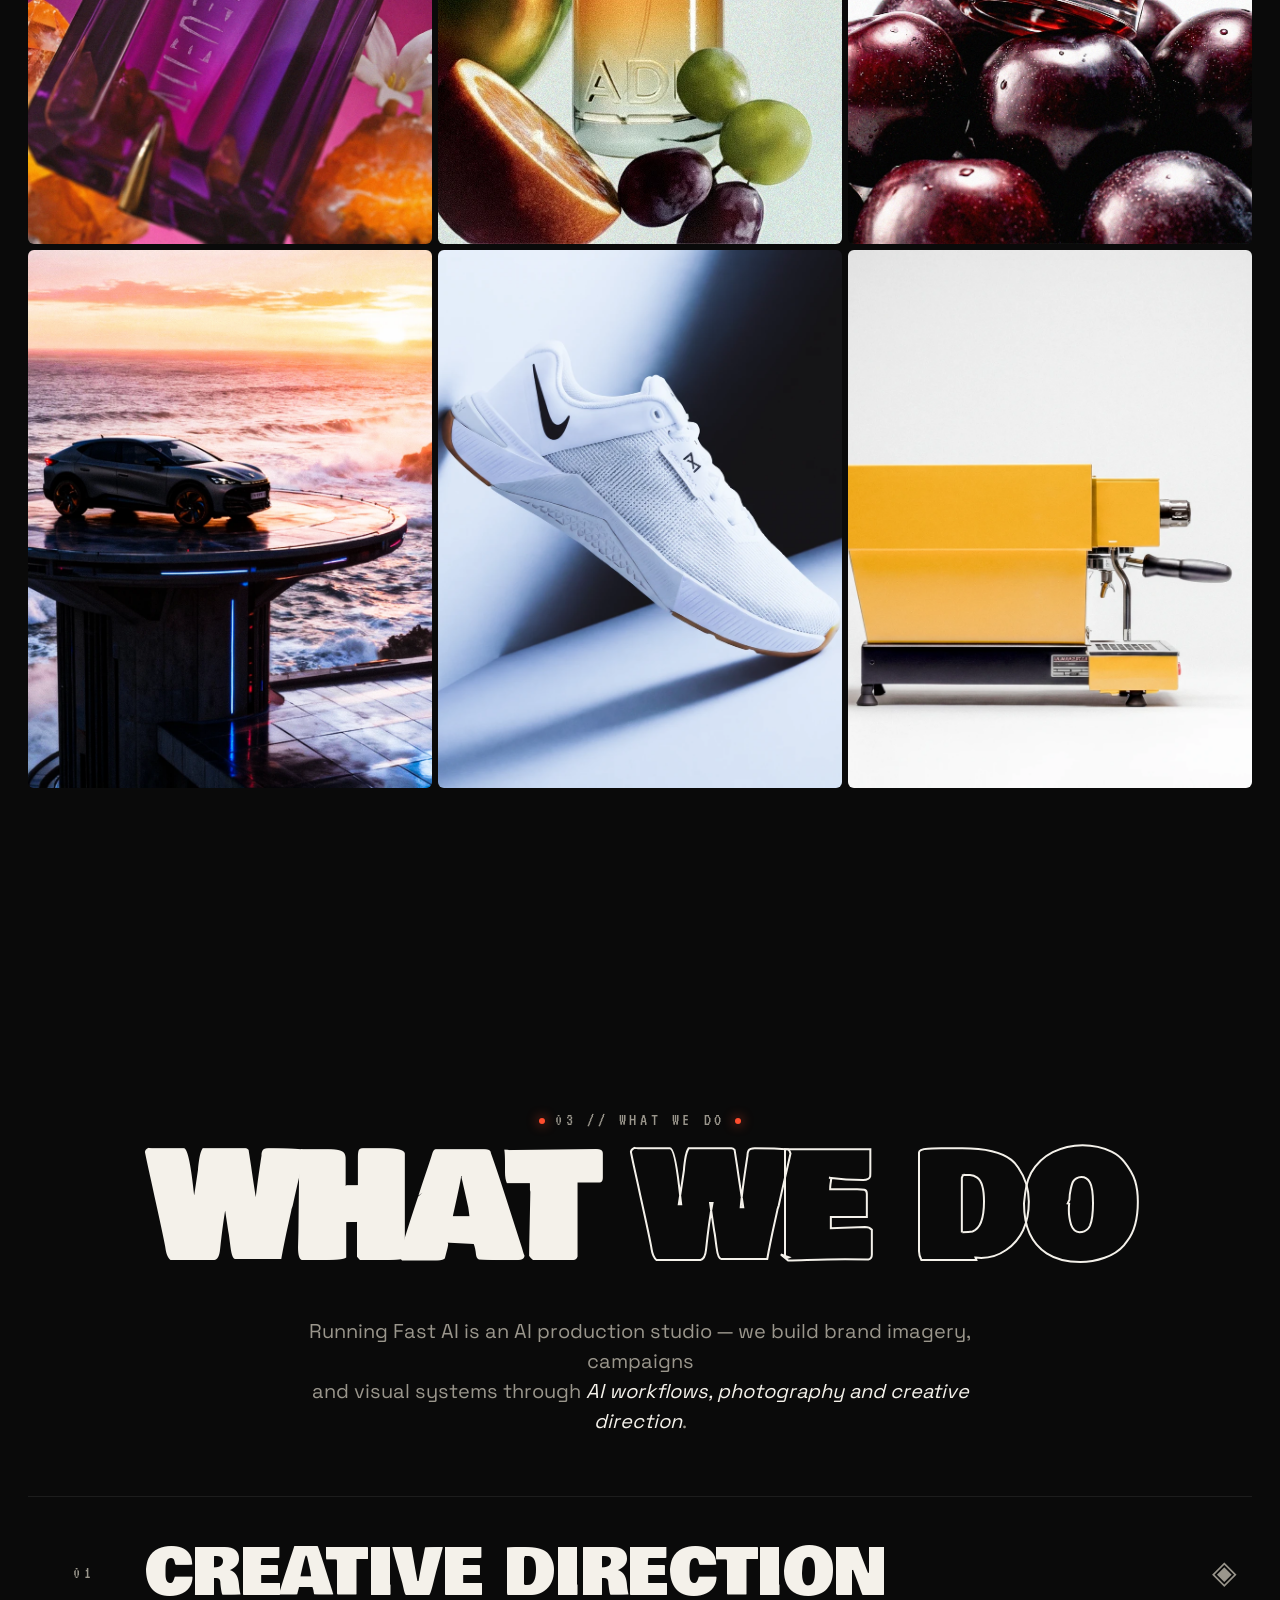
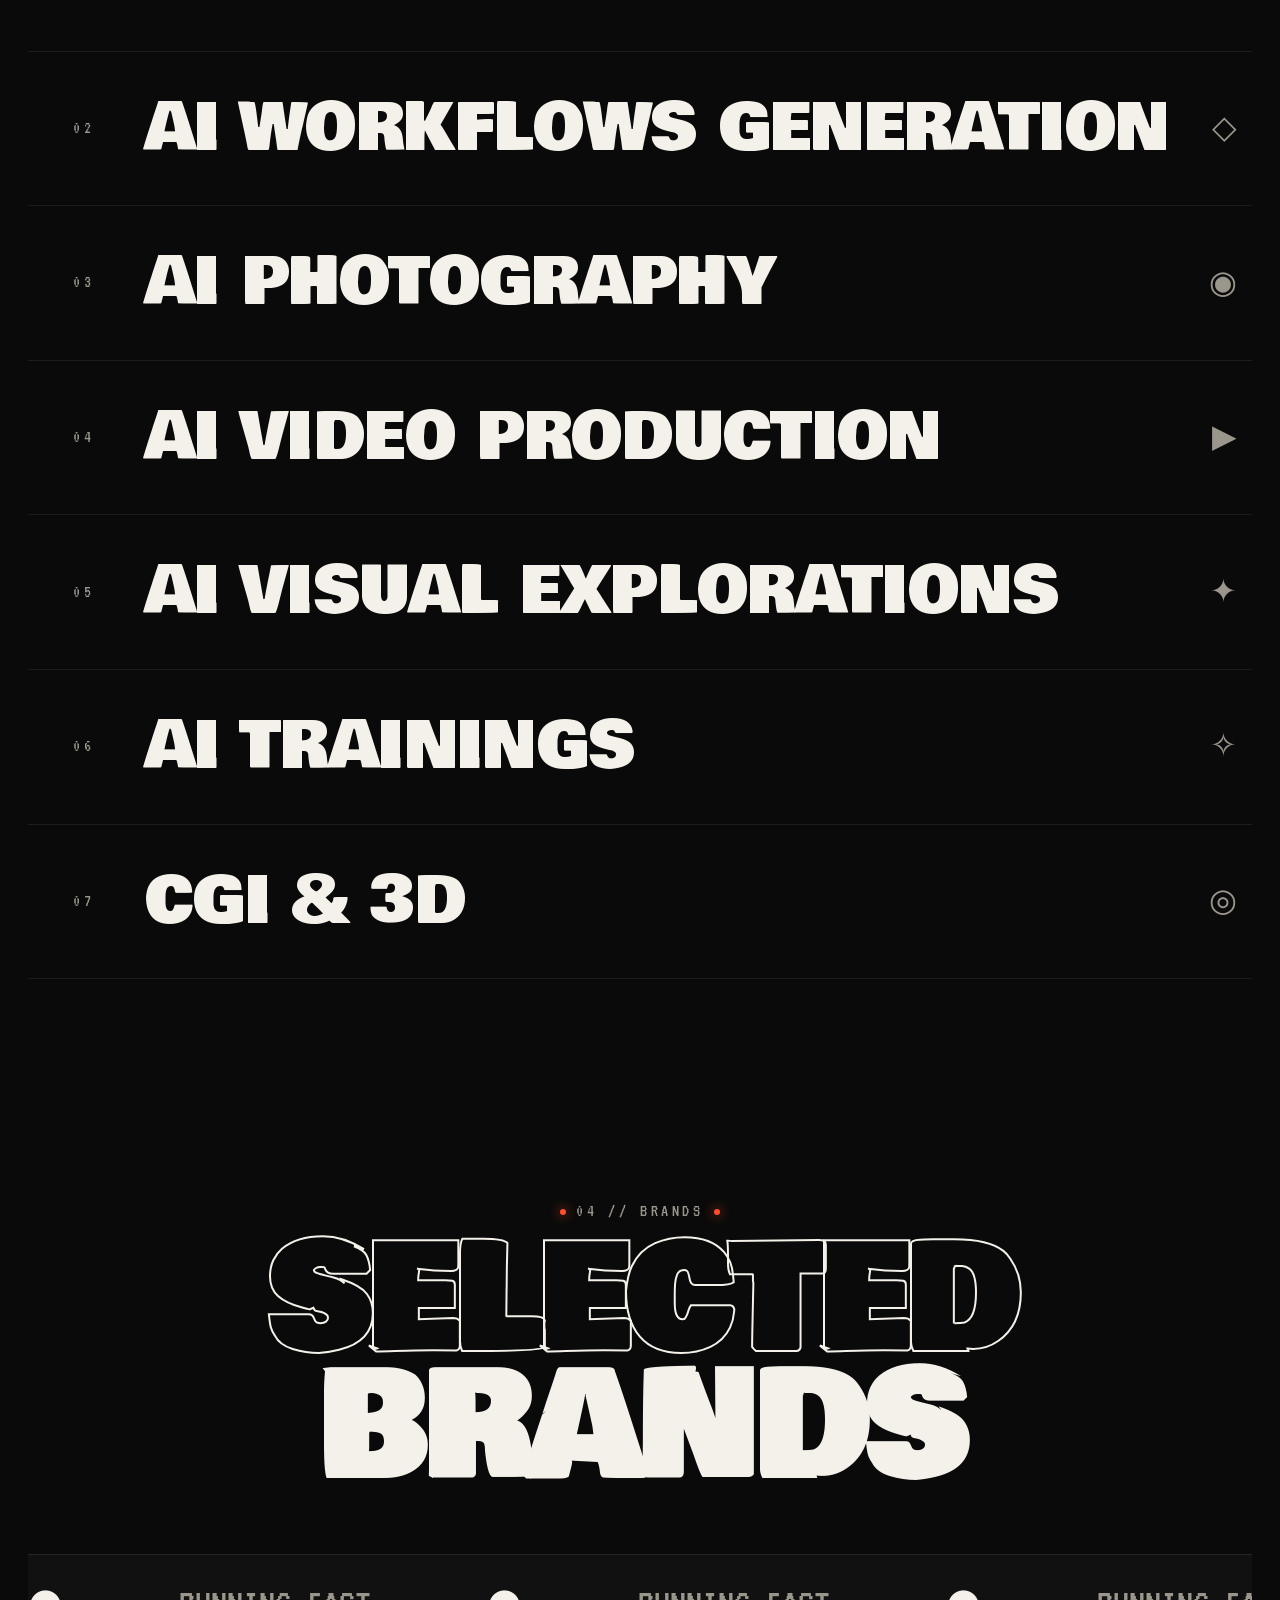
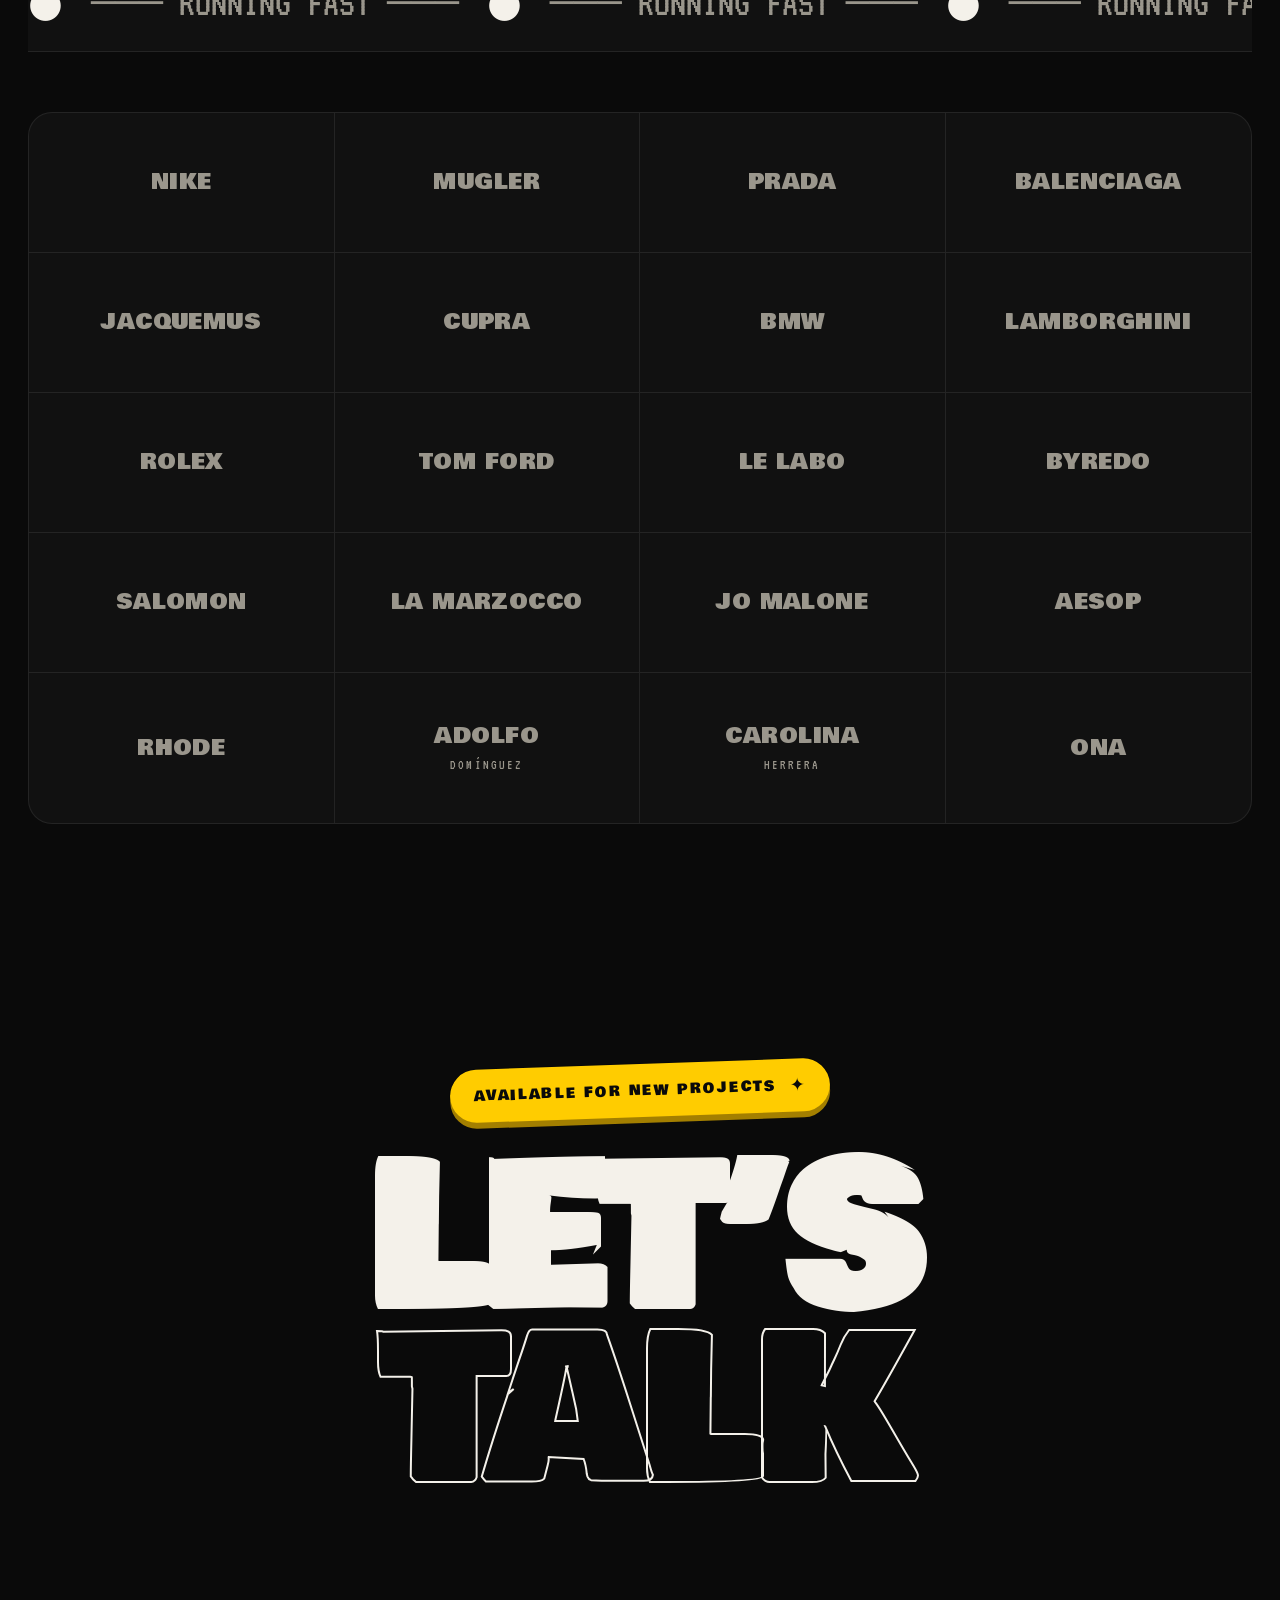
==== commit f96ed7af: "Restore multi-copy BRAND & IMAGE with intentional per-copy styles - 3 copies per line, center domina" ====
--- a/index.html
+++ b/index.html
@@ -84,13 +84,13 @@
 
     <div class="mega-stack">
       <div class="mega-line">
-        <span>BRAND</span>
+        <span>BRAND</span><span>BRAND</span><span>BRAND</span>
       </div>
       <div class="mega-line mega-line-ai">
-        <span>&amp;</span>
-      </div>
-      <div class="mega-line mega-line-stroke">
-        <span>IMAGE</span>
+        <span>&amp;</span><span>&amp;</span><span>&amp;</span>
+      </div>
+      <div class="mega-line mega-line-image">
+        <span>IMAGE</span><span>IMAGE</span><span>IMAGE</span>
       </div>
 
       <div class="portal-visual">
--- a/wimeik.css
+++ b/wimeik.css
@@ -279,20 +279,25 @@
 }
 .mega-line{
   font-family:'Bowlby One','Archivo Black', sans-serif;
-  font-size: clamp(80px, 22vw, 340px);
+  font-size: clamp(80px, 18vw, 280px);
   line-height: .85;
   letter-spacing:-.02em;
   text-transform: uppercase;
   white-space: nowrap;
-  display:flex; justify-content:center;
+  display:flex; justify-content:center; gap:.35em;
+  overflow:hidden;
   position:relative; z-index:2;
   will-change: transform;
 }
-.mega-line > span{ color: var(--ink); }
-.mega-line-stroke > span{ color: transparent; -webkit-text-stroke: 2px var(--ink); }
-.mega-line-ai{
-  color: var(--accent);
-}
+/* BRAND line: outline · fill-white · orange */
+.mega-line > span:nth-child(1){ color: transparent; -webkit-text-stroke: 2px var(--ink); }
+.mega-line > span:nth-child(2){ color: var(--ink); }
+.mega-line > span:nth-child(3){ color: var(--accent); }
+/* IMAGE line: orange · outline · fill-white */
+.mega-line-image > span:nth-child(1){ color: var(--accent); -webkit-text-stroke: 0; }
+.mega-line-image > span:nth-child(2){ color: transparent; -webkit-text-stroke: 2px var(--ink); }
+.mega-line-image > span:nth-child(3){ color: var(--ink); -webkit-text-stroke: 0; }
+/* & line */
 .mega-line-ai > span{ color: var(--accent) !important; -webkit-text-stroke: 0 !important; }
 .mega-line-ai > span:nth-child(even){ color: transparent !important; -webkit-text-stroke: 3px var(--accent) !important; }
 
